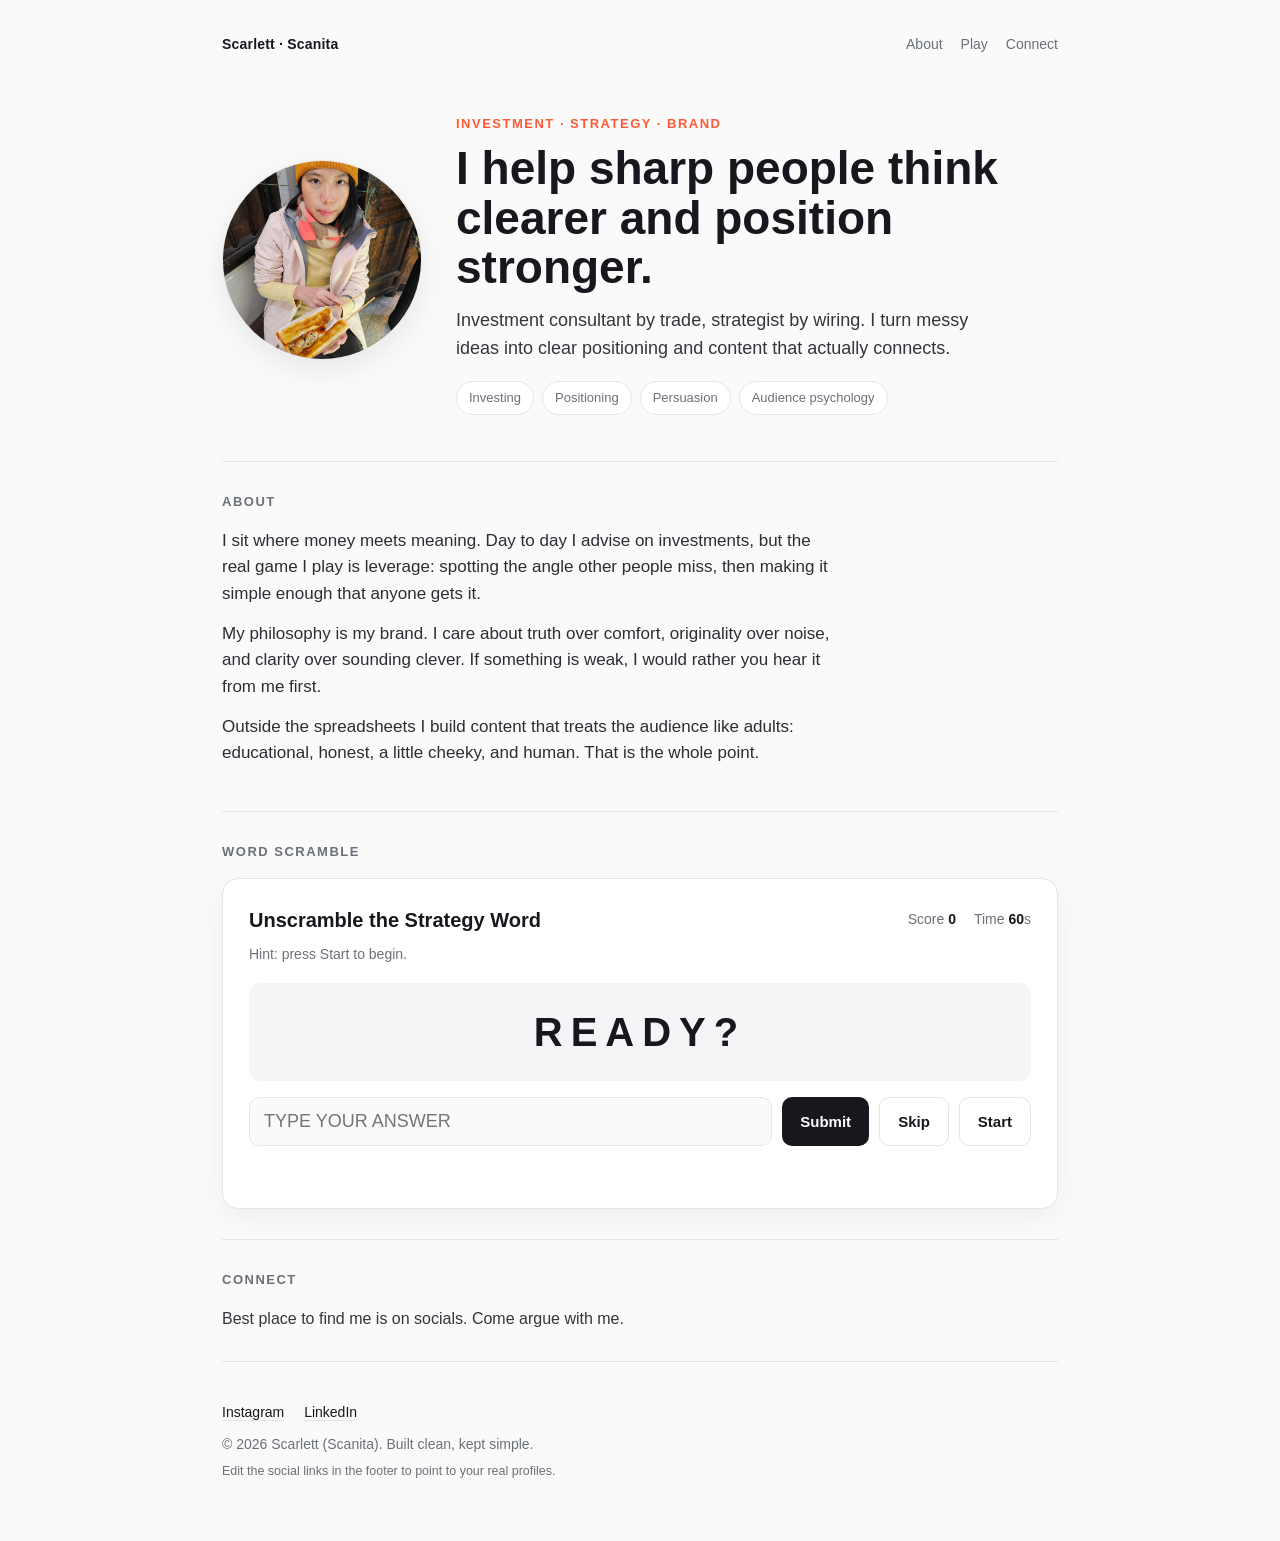
==== index.html @ f4786dd8 "Add files via upload" ====
<!DOCTYPE html>
<html lang="en">
<head>
<meta charset="UTF-8">
<meta name="viewport" content="width=device-width, initial-scale=1.0">
<title>Scarlett (Scanita) — Strategy, Investing & Brand</title>
<style>
  :root{
    --bg:#fafafa;
    --ink:#16181d;
    --muted:#6b7079;
    --line:#e6e6e6;
    --accent:#ff5a36;
    --card:#ffffff;
    --radius:16px;
  }
  *{box-sizing:border-box;margin:0;padding:0}
  html{scroll-behavior:smooth}
  body{
    font-family:-apple-system,BlinkMacSystemFont,"Segoe UI",Inter,Helvetica,Arial,sans-serif;
    background:var(--bg);
    color:var(--ink);
    line-height:1.55;
    -webkit-font-smoothing:antialiased;
  }
  .wrap{max-width:880px;margin:0 auto;padding:0 22px}
  header{padding:34px 0 0}
  nav{display:flex;justify-content:space-between;align-items:center;font-size:14px}
  nav .name{font-weight:700;letter-spacing:.2px}
  nav a{color:var(--muted);text-decoration:none;margin-left:18px}
  nav a:hover{color:var(--ink)}
  .navlinks{display:flex;align-items:center;flex-wrap:wrap}

  .hero{display:flex;gap:34px;align-items:center;padding:58px 0 46px;flex-wrap:wrap}
  .hero-img{flex:0 0 200px}
  .hero-img img{
    width:200px;height:200px;object-fit:cover;border-radius:50%;
    border:1px solid var(--line);box-shadow:0 10px 30px rgba(0,0,0,.08);
  }
  .hero-text{flex:1;min-width:260px}
  .eyebrow{color:var(--accent);font-weight:700;font-size:13px;letter-spacing:1.5px;text-transform:uppercase}
  h1{font-size:clamp(30px,6vw,46px);line-height:1.08;margin:10px 0 14px;font-weight:800}
  .lead{font-size:18px;color:#33363d;max-width:560px}
  .tags{margin-top:18px;display:flex;gap:8px;flex-wrap:wrap}
  .tag{font-size:13px;border:1px solid var(--line);background:#fff;padding:6px 12px;border-radius:999px;color:var(--muted)}

  section{padding:30px 0;border-top:1px solid var(--line)}
  h2{font-size:13px;letter-spacing:1.5px;text-transform:uppercase;color:var(--muted);margin-bottom:16px}
  .about p{font-size:17px;color:#2b2e34;max-width:620px;margin-bottom:14px}

  /* game */
  .game{background:var(--card);border:1px solid var(--line);border-radius:var(--radius);padding:26px;box-shadow:0 8px 26px rgba(0,0,0,.05)}
  .game-top{display:flex;justify-content:space-between;align-items:center;flex-wrap:wrap;gap:10px;margin-bottom:8px}
  .game-top h3{font-size:20px;font-weight:800}
  .stats{display:flex;gap:18px;font-size:14px;color:var(--muted)}
  .stats b{color:var(--ink)}
  .hint{font-size:14px;color:var(--muted);margin:6px 0 18px}
  .scramble{
    font-size:clamp(26px,7vw,40px);font-weight:800;letter-spacing:8px;
    text-align:center;padding:18px 8px;background:#f4f5f7;border-radius:12px;
    text-transform:uppercase;user-select:none;
  }
  .controls{display:flex;gap:10px;margin-top:16px;flex-wrap:wrap}
  #guess{
    flex:1;min-width:160px;font-size:18px;padding:13px 14px;border:1px solid var(--line);
    border-radius:10px;outline:none;text-transform:uppercase;
  }
  #guess:focus{border-color:var(--accent)}
  button{
    font-size:15px;font-weight:700;padding:13px 18px;border:none;border-radius:10px;
    cursor:pointer;background:var(--ink);color:#fff;transition:transform .05s,opacity .2s;
  }
  button:hover{opacity:.88}
  button:active{transform:translateY(1px)}
  button.ghost{background:#fff;color:var(--ink);border:1px solid var(--line)}
  .msg{margin-top:14px;font-size:15px;font-weight:600;min-height:22px}
  .msg.good{color:#127a3e}
  .msg.bad{color:var(--accent)}
  .msg.win{color:var(--accent);font-size:17px}

  footer{padding:40px 0 60px;border-top:1px solid var(--line);color:var(--muted);font-size:14px}
  footer a{color:var(--ink);text-decoration:none;border-bottom:1px solid var(--line)}
  footer .social{margin-bottom:10px}
  footer .social a{margin-right:16px}

  @media(max-width:560px){
    .hero{padding:36px 0 30px;gap:22px}
    .hero-img{flex:0 0 auto;margin:0 auto}
    .hero-text{text-align:center}
    .tags{justify-content:center}
    .stats{gap:14px}
  }
</style>
</head>
<body>
<div class="wrap">
  <header>
    <nav>
      <span class="name">Scarlett · Scanita</span>
      <span class="navlinks">
        <a href="#about">About</a>
        <a href="#play">Play</a>
        <a href="#connect">Connect</a>
      </span>
    </nav>
  </header>

  <div class="hero">
    <div class="hero-img">
      <img src="Scanita photo.jpg" alt="Scarlett (Scanita)">
    </div>
    <div class="hero-text">
      <div class="eyebrow">Investment · Strategy · Brand</div>
      <h1>I help sharp people think clearer and position stronger.</h1>
      <p class="lead">Investment consultant by trade, strategist by wiring. I turn messy ideas into clear positioning and content that actually connects.</p>
      <div class="tags">
        <span class="tag">Investing</span>
        <span class="tag">Positioning</span>
        <span class="tag">Persuasion</span>
        <span class="tag">Audience psychology</span>
      </div>
    </div>
  </div>

  <section id="about" class="about">
    <h2>About</h2>
    <p>I sit where money meets meaning. Day to day I advise on investments, but the real game I play is leverage: spotting the angle other people miss, then making it simple enough that anyone gets it.</p>
    <p>My philosophy is my brand. I care about truth over comfort, originality over noise, and clarity over sounding clever. If something is weak, I would rather you hear it from me first.</p>
    <p>Outside the spreadsheets I build content that treats the audience like adults: educational, honest, a little cheeky, and human. That is the whole point.</p>
  </section>

  <section id="play">
    <h2>Word Scramble</h2>
    <div class="game">
      <div class="game-top">
        <h3>Unscramble the Strategy Word</h3>
        <div class="stats">
          <span>Score <b id="score">0</b></span>
          <span>Time <b id="time">60</b>s</span>
        </div>
      </div>
      <p class="hint" id="hint">Hint: press Start to begin.</p>
      <div class="scramble" id="scramble">READY?</div>
      <div class="controls">
        <input id="guess" type="text" placeholder="Type your answer" autocomplete="off" disabled>
        <button id="submitBtn" disabled>Submit</button>
        <button class="ghost" id="skipBtn" disabled>Skip</button>
        <button class="ghost" id="startBtn">Start</button>
      </div>
      <div class="msg" id="msg"></div>
    </div>
  </section>

  <section id="connect">
    <h2>Connect</h2>
    <p class="lead" style="font-size:16px;">Best place to find me is on socials. Come argue with me.</p>
  </section>

  <footer>
    <div class="social">
      <a href="https://instagram.com/" target="_blank" rel="noopener">Instagram</a>
      <a href="https://linkedin.com/" target="_blank" rel="noopener">LinkedIn</a>
    </div>
    <div>© <span id="year"></span> Scarlett (Scanita). Built clean, kept simple.</div>
    <div style="margin-top:6px;font-size:12.5px;">Edit the social links in the footer to point to your real profiles.</div>
  </footer>
</div>

<script>
(function(){
  "use strict";
  document.getElementById('year').textContent = new Date().getFullYear();

  var WORDS = [
    {w:"LEVERAGE",   h:"Small input, outsized result."},
    {w:"COMPOUND",   h:"How small gains snowball over time."},
    {w:"POSITION",   h:"Where you stand in the market's mind."},
    {w:"NARRATIVE",  h:"The story that moves the money."},
    {w:"RISK",       h:"What you manage, not avoid."},
    {w:"AUDIENCE",   h:"The people you actually serve."},
    {w:"STRATEGY",   h:"A plan with a real edge."},
    {w:"PERSUASION", h:"Changing minds without forcing them."},
    {w:"VALUE",      h:"What something is truly worth."},
    {w:"TRUST",      h:"The asset that compounds slowest, breaks fastest."}
  ];

  // ---- pure helpers (testable) ----
  function shuffle(str){
    var a = str.split("");
    for(var i=a.length-1;i>0;i--){
      var j = Math.floor(Math.random()*(i+1));
      var t=a[i]; a[i]=a[j]; a[j]=t;
    }
    return a.join("");
  }
  function scramble(word){
    if(word.length<2) return word;
    var s = shuffle(word);
    var guard = 0;
    while(s===word && guard++<20){ s = shuffle(word); }
    return s;
  }
  function isCorrect(guess, answer){
    return String(guess).trim().toUpperCase() === String(answer).trim().toUpperCase();
  }
  // expose for tests
  if(typeof module!=="undefined" && module.exports){
    module.exports = {shuffle:shuffle, scramble:scramble, isCorrect:isCorrect, WORDS:WORDS};
  }

  // ---- DOM wiring ----
  var elScr=document.getElementById('scramble'),
      elHint=document.getElementById('hint'),
      elGuess=document.getElementById('guess'),
      elScore=document.getElementById('score'),
      elTime=document.getElementById('time'),
      elMsg=document.getElementById('msg'),
      bSubmit=document.getElementById('submitBtn'),
      bSkip=document.getElementById('skipBtn'),
      bStart=document.getElementById('startBtn');

  if(!elScr) return; // not in browser (test env)

  var order=[], idx=0, score=0, timeLeft=60, timer=null, playing=false, current=null;

  function setMsg(text, cls){ elMsg.textContent=text; elMsg.className="msg "+(cls||""); }

  function loadWord(){
    if(idx>=order.length){ idx=0; order=shuffleArr(order); } // loop, reshuffled
    current = order[idx];
    elScr.textContent = scramble(current.w);
    elHint.textContent = "Hint: "+current.h;
    elGuess.value="";
    elGuess.focus();
  }
  function shuffleArr(arr){
    var a=arr.slice();
    for(var i=a.length-1;i>0;i--){var j=Math.floor(Math.random()*(i+1));var t=a[i];a[i]=a[j];a[j]=t;}
    return a;
  }

  function tick(){
    timeLeft--; elTime.textContent=timeLeft;
    if(timeLeft<=0){ endGame(); }
  }

  function startGame(){
    order = shuffleArr(WORDS);
    idx=0; score=0; timeLeft=60; playing=true;
    elScore.textContent=0; elTime.textContent=60;
    elGuess.disabled=false; bSubmit.disabled=false; bSkip.disabled=false;
    bStart.textContent="Restart";
    setMsg("Go! Type the unscrambled word.","");
    loadWord();
    clearInterval(timer); timer=setInterval(tick,1000);
  }

  function endGame(){
    clearInterval(timer); playing=false;
    elGuess.disabled=true; bSubmit.disabled=true; bSkip.disabled=true;
    elScr.textContent="DONE";
    elHint.textContent="Hint: press Restart to play again.";
    setMsg("Time! Final score: "+score+". Not bad. Beat it?","win");
  }

  function submitGuess(){
    if(!playing) return;
    if(isCorrect(elGuess.value, current.w)){
      score++; elScore.textContent=score;
      setMsg("Correct. Next one.","good");
      idx++; loadWord();
    } else {
      setMsg("Not quite. Try again or skip.","bad");
      elGuess.focus();
    }
  }

  function skipWord(){
    if(!playing) return;
    setMsg("Skipped. The word was "+current.w+".","bad");
    idx++; loadWord();
  }

  bStart.addEventListener('click', startGame);
  bSubmit.addEventListener('click', submitGuess);
  bSkip.addEventListener('click', skipWord);
  elGuess.addEventListener('keydown', function(e){ if(e.key==="Enter") submitGuess(); });
})();
</script>
</body>
</html>
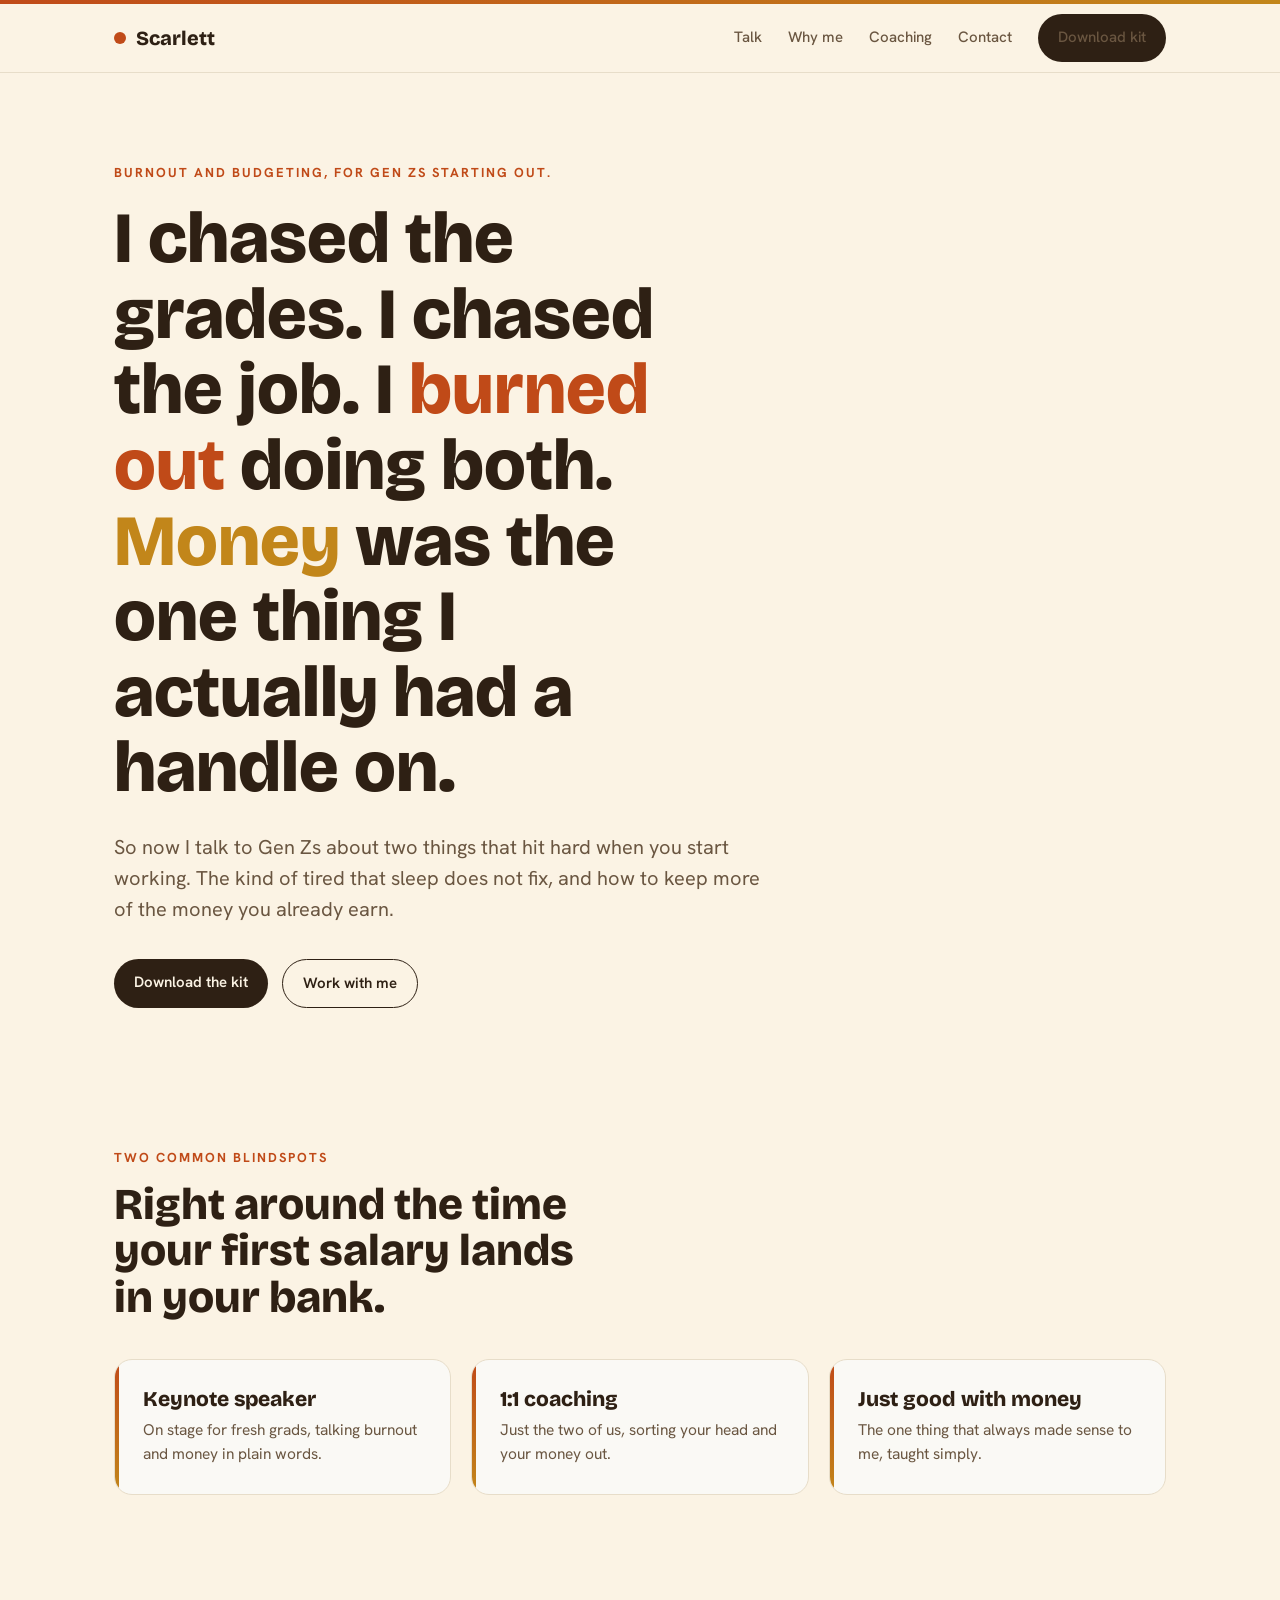
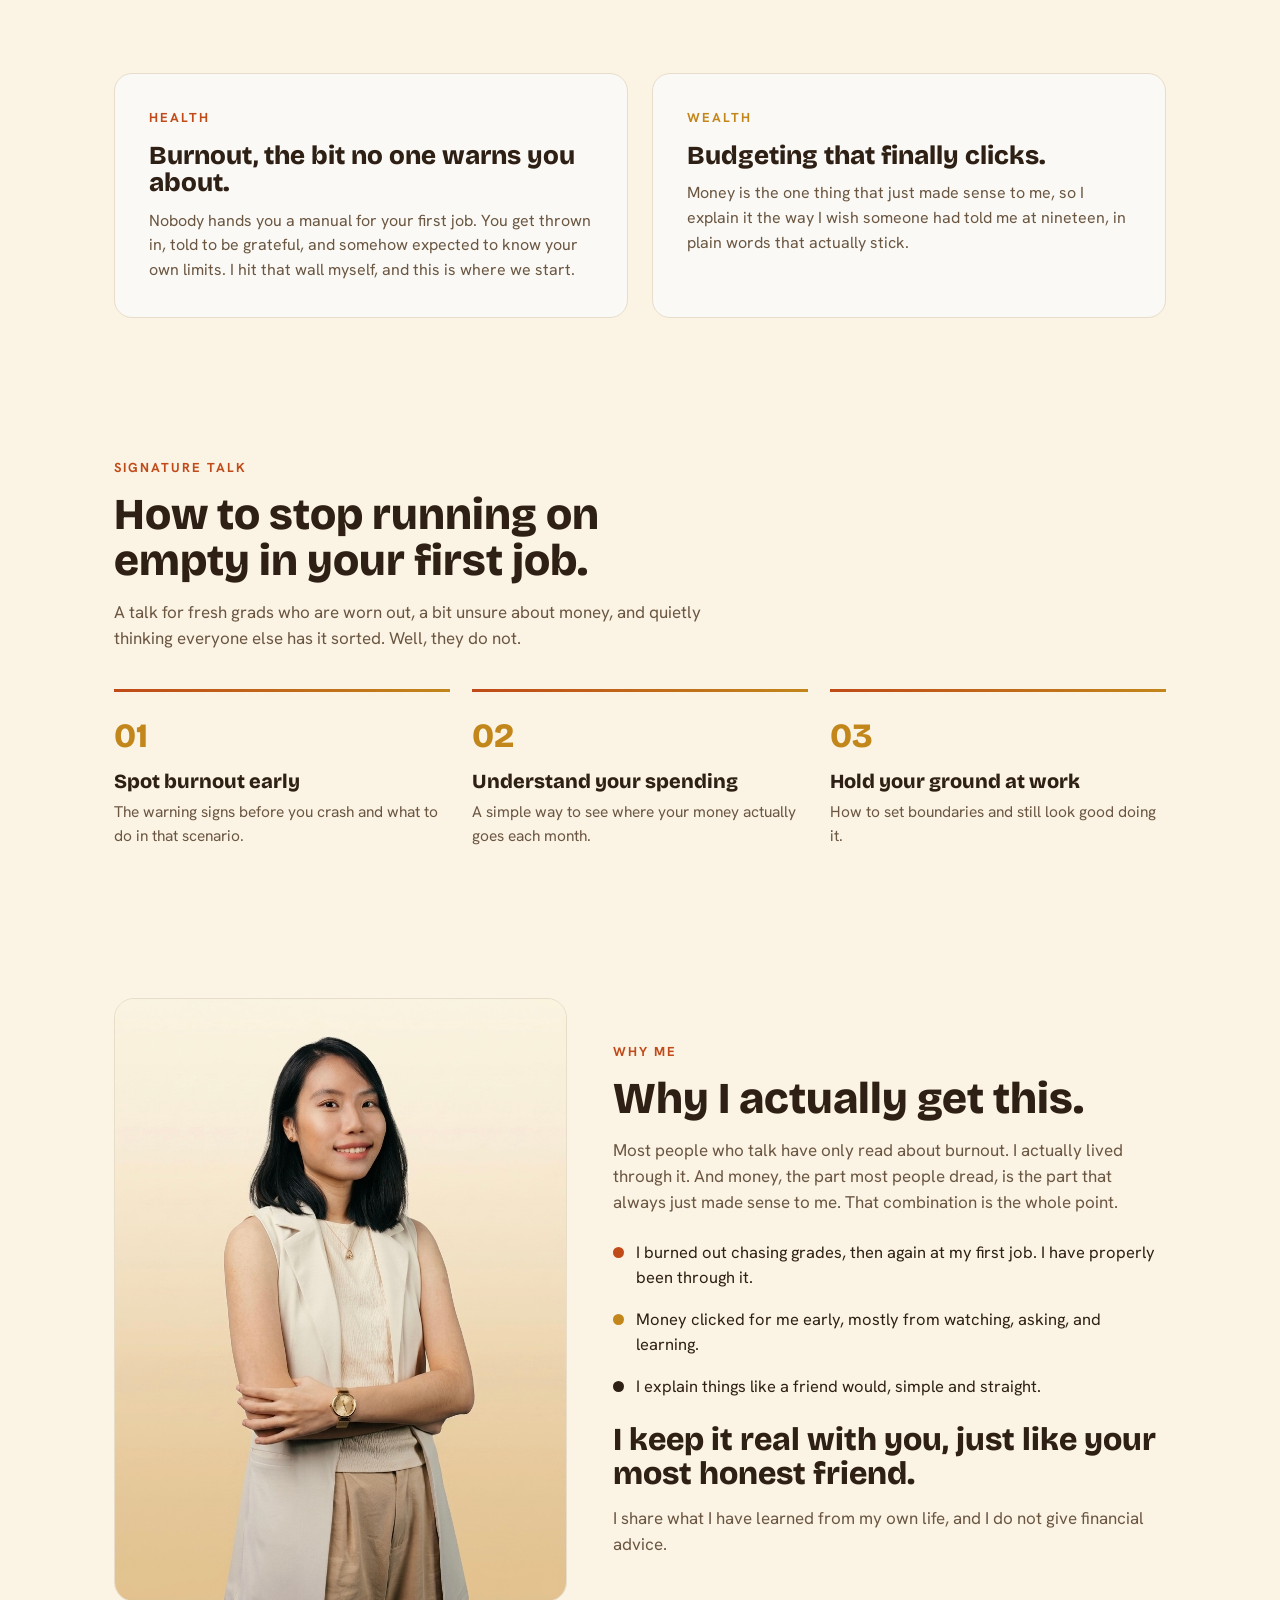
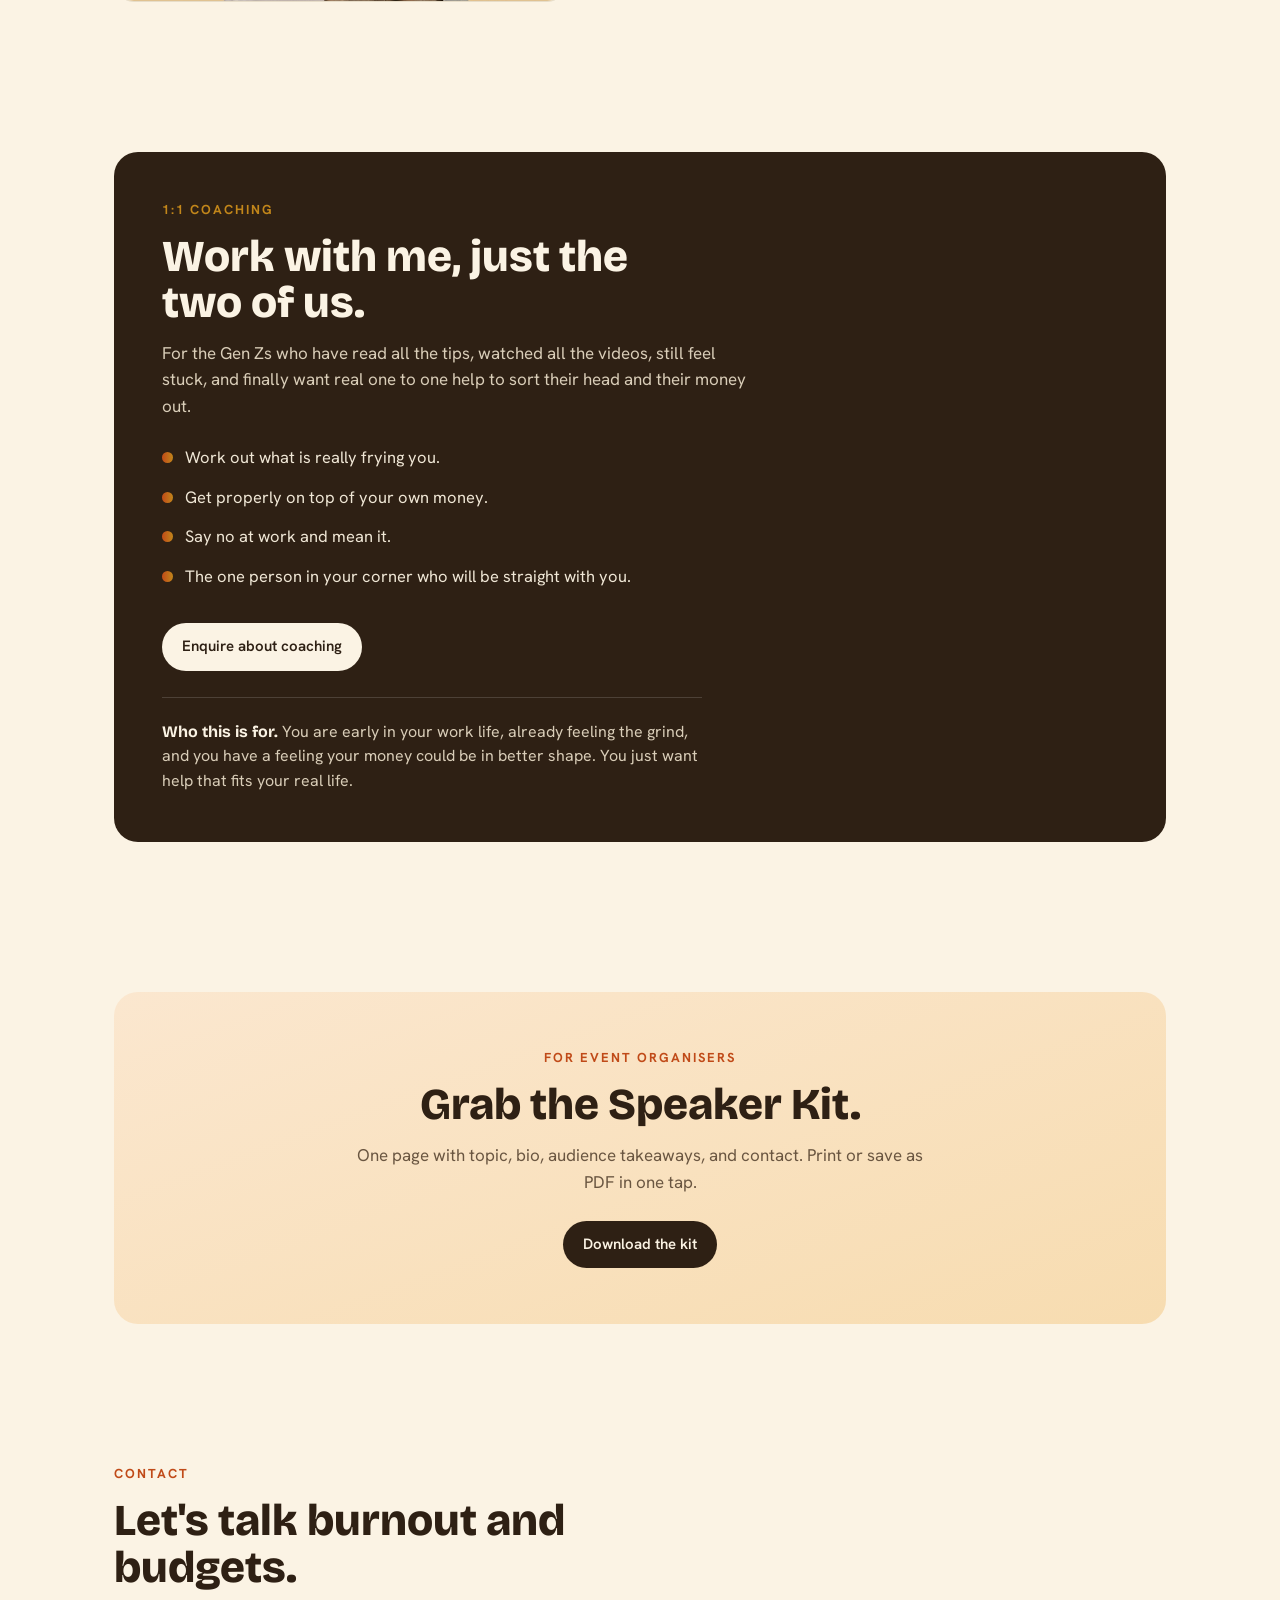
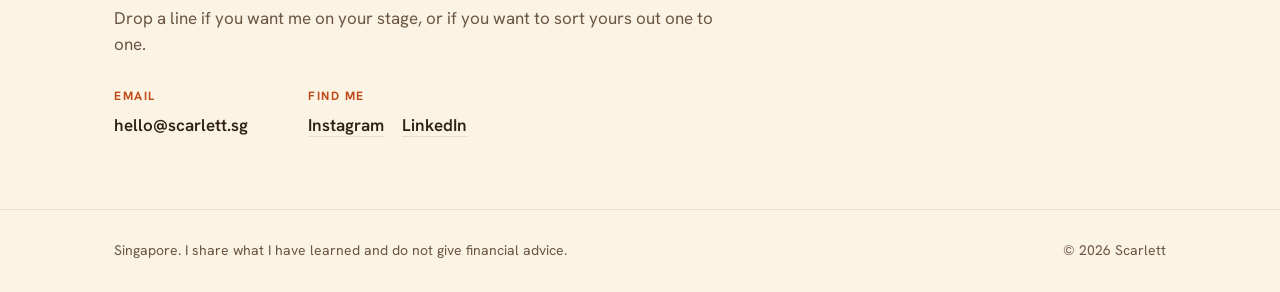
==== commit ebf91706: "Add files via upload" ====
--- a/index.html
+++ b/index.html
@@ -3,289 +3,301 @@
 <head>
 <meta charset="UTF-8">
 <meta name="viewport" content="width=device-width, initial-scale=1.0">
-<title>Scarlett (Scanita) — Strategy, Investing & Brand</title>
+<title>Scarlett, burnout and budgeting for Gen Z in Singapore</title>
+<link rel="preconnect" href="https://fonts.googleapis.com">
+<link rel="preconnect" href="https://fonts.gstatic.com" crossorigin>
+<link href="https://fonts.googleapis.com/css2?family=Bricolage+Grotesque:opsz,wght@12..96,600;12..96,700;12..96,800&family=Hanken+Grotesk:wght@400;500;600;700&display=swap" rel="stylesheet">
 <style>
   :root{
-    --bg:#fafafa;
-    --ink:#16181d;
-    --muted:#6b7079;
-    --line:#e6e6e6;
-    --accent:#ff5a36;
-    --card:#ffffff;
-    --radius:16px;
+    --cream:#fbf3e4;
+    --cream-2:#faf9f5;
+    --ink:#2e2014;
+    --muted:#6a5641;
+    --line:#e7ddc9;
+    --orange:#c04a18;
+    --gold:#c2861a;
   }
   *{box-sizing:border-box;margin:0;padding:0}
   html{scroll-behavior:smooth}
   body{
-    font-family:-apple-system,BlinkMacSystemFont,"Segoe UI",Inter,Helvetica,Arial,sans-serif;
-    background:var(--bg);
+    font-family:"Hanken Grotesk",ui-sans-serif,system-ui,sans-serif;
+    background:var(--cream);
     color:var(--ink);
     line-height:1.55;
     -webkit-font-smoothing:antialiased;
   }
-  .wrap{max-width:880px;margin:0 auto;padding:0 22px}
-  header{padding:34px 0 0}
-  nav{display:flex;justify-content:space-between;align-items:center;font-size:14px}
-  nav .name{font-weight:700;letter-spacing:.2px}
-  nav a{color:var(--muted);text-decoration:none;margin-left:18px}
-  nav a:hover{color:var(--ink)}
-  .navlinks{display:flex;align-items:center;flex-wrap:wrap}
-
-  .hero{display:flex;gap:34px;align-items:center;padding:58px 0 46px;flex-wrap:wrap}
-  .hero-img{flex:0 0 200px}
-  .hero-img img{
-    width:200px;height:200px;object-fit:cover;border-radius:50%;
-    border:1px solid var(--line);box-shadow:0 10px 30px rgba(0,0,0,.08);
-  }
-  .hero-text{flex:1;min-width:260px}
-  .eyebrow{color:var(--accent);font-weight:700;font-size:13px;letter-spacing:1.5px;text-transform:uppercase}
-  h1{font-size:clamp(30px,6vw,46px);line-height:1.08;margin:10px 0 14px;font-weight:800}
-  .lead{font-size:18px;color:#33363d;max-width:560px}
-  .tags{margin-top:18px;display:flex;gap:8px;flex-wrap:wrap}
-  .tag{font-size:13px;border:1px solid var(--line);background:#fff;padding:6px 12px;border-radius:999px;color:var(--muted)}
-
-  section{padding:30px 0;border-top:1px solid var(--line)}
-  h2{font-size:13px;letter-spacing:1.5px;text-transform:uppercase;color:var(--muted);margin-bottom:16px}
-  .about p{font-size:17px;color:#2b2e34;max-width:620px;margin-bottom:14px}
-
-  /* game */
-  .game{background:var(--card);border:1px solid var(--line);border-radius:var(--radius);padding:26px;box-shadow:0 8px 26px rgba(0,0,0,.05)}
-  .game-top{display:flex;justify-content:space-between;align-items:center;flex-wrap:wrap;gap:10px;margin-bottom:8px}
-  .game-top h3{font-size:20px;font-weight:800}
-  .stats{display:flex;gap:18px;font-size:14px;color:var(--muted)}
-  .stats b{color:var(--ink)}
-  .hint{font-size:14px;color:var(--muted);margin:6px 0 18px}
-  .scramble{
-    font-size:clamp(26px,7vw,40px);font-weight:800;letter-spacing:8px;
-    text-align:center;padding:18px 8px;background:#f4f5f7;border-radius:12px;
-    text-transform:uppercase;user-select:none;
-  }
-  .controls{display:flex;gap:10px;margin-top:16px;flex-wrap:wrap}
-  #guess{
-    flex:1;min-width:160px;font-size:18px;padding:13px 14px;border:1px solid var(--line);
-    border-radius:10px;outline:none;text-transform:uppercase;
-  }
-  #guess:focus{border-color:var(--accent)}
-  button{
-    font-size:15px;font-weight:700;padding:13px 18px;border:none;border-radius:10px;
-    cursor:pointer;background:var(--ink);color:#fff;transition:transform .05s,opacity .2s;
-  }
-  button:hover{opacity:.88}
-  button:active{transform:translateY(1px)}
-  button.ghost{background:#fff;color:var(--ink);border:1px solid var(--line)}
-  .msg{margin-top:14px;font-size:15px;font-weight:600;min-height:22px}
-  .msg.good{color:#127a3e}
-  .msg.bad{color:var(--accent)}
-  .msg.win{color:var(--accent);font-size:17px}
-
-  footer{padding:40px 0 60px;border-top:1px solid var(--line);color:var(--muted);font-size:14px}
-  footer a{color:var(--ink);text-decoration:none;border-bottom:1px solid var(--line)}
-  footer .social{margin-bottom:10px}
-  footer .social a{margin-right:16px}
-
-  @media(max-width:560px){
-    .hero{padding:36px 0 30px;gap:22px}
-    .hero-img{flex:0 0 auto;margin:0 auto}
-    .hero-text{text-align:center}
-    .tags{justify-content:center}
-    .stats{gap:14px}
-  }
+  h1,h2,h3,.display{font-family:"Bricolage Grotesque",ui-sans-serif,system-ui,sans-serif;font-weight:800;line-height:1.05}
+  .wrap{max-width:1100px;margin:0 auto;padding:0 24px}
+  .seam{height:4px;background:linear-gradient(90deg,var(--orange),var(--gold))}
+
+  /* nav */
+  header{position:sticky;top:0;z-index:50;background:rgba(251,243,228,.9);backdrop-filter:blur(8px);border-bottom:1px solid var(--line)}
+  nav{display:flex;align-items:center;justify-content:space-between;height:68px}
+  .brand{display:flex;align-items:center;gap:10px;font-family:"Bricolage Grotesque";font-weight:800;font-size:20px}
+  .dot{width:12px;height:12px;border-radius:50%;background:var(--orange)}
+  .navlinks{display:flex;align-items:center;gap:26px}
+  .navlinks a{color:var(--muted);text-decoration:none;font-size:15px;font-weight:500}
+  .navlinks a:hover{color:var(--ink)}
+  .btn{display:inline-block;background:var(--ink);color:var(--cream);text-decoration:none;font-weight:600;padding:12px 20px;border-radius:999px;font-size:15px;transition:transform .05s,opacity .2s;border:none;cursor:pointer}
+  .btn:hover{opacity:.9}
+  .btn:active{transform:translateY(1px)}
+  .btn.ghost{background:transparent;color:var(--ink);border:1.5px solid var(--ink)}
+  @media(max-width:760px){.navlinks .link{display:none}}
+
+  /* hero */
+  .hero{padding:90px 0 70px}
+  .eyebrow{color:var(--orange);font-weight:700;font-size:13px;letter-spacing:2px;text-transform:uppercase;margin-bottom:18px}
+  h1{font-size:clamp(40px,8vw,72px);max-width:14ch}
+  h1 .o{color:var(--orange)}
+  h1 .g{color:var(--gold)}
+  .hero p{font-size:clamp(17px,2.2vw,20px);color:var(--muted);max-width:60ch;margin-top:26px}
+  .hero .cta{margin-top:34px;display:flex;gap:14px;flex-wrap:wrap}
+
+  section{padding:70px 0}
+  .label{color:var(--orange);font-weight:700;font-size:13px;letter-spacing:2px;text-transform:uppercase;margin-bottom:14px}
+  .label.gold{color:var(--gold)}
+  h2{font-size:clamp(28px,4.5vw,44px);max-width:18ch}
+  .sub{color:var(--muted);font-size:17px;margin-top:14px;max-width:60ch}
+
+  /* work cards */
+  .cards{display:grid;grid-template-columns:repeat(3,1fr);gap:20px;margin-top:38px}
+  .card{background:var(--cream-2);border:1px solid var(--line);border-radius:18px;padding:28px;position:relative;overflow:hidden}
+  .card::before{content:"";position:absolute;left:0;top:0;height:100%;width:4px;background:linear-gradient(180deg,var(--orange),var(--gold))}
+  .card h3{font-size:21px;margin-bottom:8px}
+  .card p{color:var(--muted);font-size:15.5px}
+  @media(max-width:760px){.cards{grid-template-columns:1fr}}
+
+  /* two topic blocks */
+  .duo{display:grid;grid-template-columns:1fr 1fr;gap:24px;margin-top:38px}
+  .topic{background:var(--cream-2);border:1px solid var(--line);border-radius:18px;padding:34px}
+  .topic h3{font-size:26px;margin:10px 0 12px}
+  .topic p{color:var(--muted);font-size:16px}
+  @media(max-width:760px){.duo{grid-template-columns:1fr}}
+
+  /* signature talk steps */
+  .steps{display:grid;grid-template-columns:repeat(3,1fr);gap:22px;margin-top:38px}
+  .step{padding-top:18px;border-top:3px solid;border-image:linear-gradient(90deg,var(--orange),var(--gold)) 1}
+  .step .num{font-family:"Bricolage Grotesque";font-weight:800;font-size:34px;color:var(--gold)}
+  .step h3{font-size:20px;margin:8px 0 8px}
+  .step p{color:var(--muted);font-size:15.5px}
+  @media(max-width:760px){.steps{grid-template-columns:1fr}}
+
+  /* why me split */
+  .split{display:grid;grid-template-columns:0.9fr 1.1fr;gap:46px;align-items:center;margin-top:10px}
+  .portrait{aspect-ratio:3/4;border-radius:20px;background:linear-gradient(160deg,#f7e6cf,#f1d3a3);display:flex;align-items:center;justify-content:center;text-align:center;border:1px solid var(--line);overflow:hidden}
+  .portrait img{width:100%;height:100%;object-fit:cover;display:block}
+  .portrait .ph{color:var(--muted);font-weight:700;letter-spacing:1.5px;font-size:13px;text-transform:uppercase;line-height:1.8}
+  .why h3{font-size:clamp(24px,3.5vw,32px);margin:22px 0 0}
+  .bullets{list-style:none;margin:24px 0}
+  .bullets li{display:flex;gap:12px;align-items:flex-start;margin-bottom:16px;color:var(--ink);font-size:16.5px}
+  .bullets li::before{content:"";flex:0 0 11px;width:11px;height:11px;border-radius:50%;margin-top:7px}
+  .bullets li:nth-child(1)::before{background:var(--orange)}
+  .bullets li:nth-child(2)::before{background:var(--gold)}
+  .bullets li:nth-child(3)::before{background:var(--ink)}
+  @media(max-width:760px){.split{grid-template-columns:1fr;gap:28px}}
+
+  /* coaching */
+  .coach{background:var(--ink);color:var(--cream);border-radius:24px;padding:48px;margin-top:10px}
+  .coach .label{color:var(--gold)}
+  .coach h2{color:var(--cream)}
+  .coach .sub{color:#d9cdb8}
+  .coach .clist{list-style:none;margin:26px 0}
+  .coach .clist li{display:flex;gap:12px;align-items:flex-start;margin-bottom:14px;font-size:16.5px;color:#f0e7d6}
+  .coach .clist li::before{content:"";flex:0 0 11px;width:11px;height:11px;border-radius:50%;background:linear-gradient(90deg,var(--orange),var(--gold));margin-top:7px}
+  .coach .btn{background:var(--cream);color:var(--ink);margin-top:8px}
+  .who{margin-top:26px;padding-top:22px;border-top:1px solid rgba(255,255,255,.15);color:#d9cdb8;font-size:16px;max-width:60ch}
+  .who b{color:var(--cream);font-family:"Bricolage Grotesque"}
+  @media(max-width:620px){.coach{padding:32px 24px}}
+
+  /* speaker kit band */
+  .kit{text-align:center;background:linear-gradient(160deg,#fbe7cf,#f7dcb0);border-radius:24px;padding:56px 28px;margin-top:10px}
+  .kit h2{margin:8px auto 0;max-width:18ch}
+  .kit .sub{margin:14px auto 26px}
+
+  /* contact */
+  .contact h2{max-width:20ch}
+  .cinfo{display:flex;gap:60px;flex-wrap:wrap;margin-top:30px}
+  .cinfo .k{font-size:12px;letter-spacing:1.5px;text-transform:uppercase;color:var(--orange);font-weight:700;margin-bottom:6px}
+  .cinfo a,.cinfo span{color:var(--ink);text-decoration:none;font-size:17px;font-weight:600}
+  .cinfo .row a{margin-right:18px;border-bottom:1.5px solid var(--line)}
+
+  footer{border-top:1px solid var(--line);padding:30px 0;color:var(--muted);font-size:14px;display:flex;justify-content:space-between;flex-wrap:wrap;gap:12px}
+
+  /* fade up on scroll */
+  .reveal{opacity:0;transform:translateY(22px);transition:opacity .7s ease,transform .7s ease}
+  .reveal.in{opacity:1;transform:none}
+  @media(prefers-reduced-motion:reduce){.reveal{opacity:1;transform:none;transition:none}}
 </style>
 </head>
 <body>
-<div class="wrap">
-  <header>
+<div class="seam"></div>
+<header>
+  <div class="wrap">
     <nav>
-      <span class="name">Scarlett · Scanita</span>
-      <span class="navlinks">
-        <a href="#about">About</a>
-        <a href="#play">Play</a>
-        <a href="#connect">Connect</a>
-      </span>
+      <div class="brand"><span class="dot"></span>Scarlett</div>
+      <div class="navlinks">
+        <a class="link" href="#talk">Talk</a>
+        <a class="link" href="#why">Why me</a>
+        <a class="link" href="#coaching">Coaching</a>
+        <a class="link" href="#contact">Contact</a>
+        <a class="btn" href="#kit">Download kit</a>
+      </div>
     </nav>
-  </header>
-
-  <div class="hero">
-    <div class="hero-img">
-      <img src="Scanita photo.jpg" alt="Scarlett (Scanita)">
-    </div>
-    <div class="hero-text">
-      <div class="eyebrow">Investment · Strategy · Brand</div>
-      <h1>I help sharp people think clearer and position stronger.</h1>
-      <p class="lead">Investment consultant by trade, strategist by wiring. I turn messy ideas into clear positioning and content that actually connects.</p>
-      <div class="tags">
-        <span class="tag">Investing</span>
-        <span class="tag">Positioning</span>
-        <span class="tag">Persuasion</span>
-        <span class="tag">Audience psychology</span>
-      </div>
-    </div>
   </div>
-
-  <section id="about" class="about">
-    <h2>About</h2>
-    <p>I sit where money meets meaning. Day to day I advise on investments, but the real game I play is leverage: spotting the angle other people miss, then making it simple enough that anyone gets it.</p>
-    <p>My philosophy is my brand. I care about truth over comfort, originality over noise, and clarity over sounding clever. If something is weak, I would rather you hear it from me first.</p>
-    <p>Outside the spreadsheets I build content that treats the audience like adults: educational, honest, a little cheeky, and human. That is the whole point.</p>
-  </section>
-
-  <section id="play">
-    <h2>Word Scramble</h2>
-    <div class="game">
-      <div class="game-top">
-        <h3>Unscramble the Strategy Word</h3>
-        <div class="stats">
-          <span>Score <b id="score">0</b></span>
-          <span>Time <b id="time">60</b>s</span>
-        </div>
-      </div>
-      <p class="hint" id="hint">Hint: press Start to begin.</p>
-      <div class="scramble" id="scramble">READY?</div>
-      <div class="controls">
-        <input id="guess" type="text" placeholder="Type your answer" autocomplete="off" disabled>
-        <button id="submitBtn" disabled>Submit</button>
-        <button class="ghost" id="skipBtn" disabled>Skip</button>
-        <button class="ghost" id="startBtn">Start</button>
-      </div>
-      <div class="msg" id="msg"></div>
-    </div>
-  </section>
-
-  <section id="connect">
-    <h2>Connect</h2>
-    <p class="lead" style="font-size:16px;">Best place to find me is on socials. Come argue with me.</p>
-  </section>
-
-  <footer>
-    <div class="social">
-      <a href="https://instagram.com/" target="_blank" rel="noopener">Instagram</a>
-      <a href="https://linkedin.com/" target="_blank" rel="noopener">LinkedIn</a>
-    </div>
-    <div>© <span id="year"></span> Scarlett (Scanita). Built clean, kept simple.</div>
-    <div style="margin-top:6px;font-size:12.5px;">Edit the social links in the footer to point to your real profiles.</div>
-  </footer>
-</div>
+</header>
+
+<main>
+  <!-- HERO -->
+  <section class="hero">
+    <div class="wrap reveal">
+      <div class="eyebrow">Burnout and Budgeting, for Gen Zs starting out.</div>
+      <h1>I chased the grades. I chased the job. I <span class="o">burned out</span> doing both. <span class="g">Money</span> was the one thing I actually had a handle on.</h1>
+      <p>So now I talk to Gen Zs about two things that hit hard when you start working. The kind of tired that sleep does not fix, and how to keep more of the money you already earn.</p>
+      <div class="cta">
+        <a class="btn" href="#kit">Download the kit</a>
+        <a class="btn ghost" href="#coaching">Work with me</a>
+      </div>
+    </div>
+  </section>
+
+  <!-- WORK WITH ME -->
+  <section id="talk">
+    <div class="wrap">
+      <div class="reveal">
+        <div class="label">Two common blindspots</div>
+        <h2>Right around the time your first salary lands in your bank.</h2>
+      </div>
+      <div class="cards">
+        <div class="card reveal"><h3>Keynote speaker</h3><p>On stage for fresh grads, talking burnout and money in plain words.</p></div>
+        <div class="card reveal"><h3>1:1 coaching</h3><p>Just the two of us, sorting your head and your money out.</p></div>
+        <div class="card reveal"><h3>Just good with money</h3><p>The one thing that always made sense to me, taught simply.</p></div>
+      </div>
+    </div>
+  </section>
+
+  <!-- HEALTH / WEALTH -->
+  <section>
+    <div class="wrap">
+      <div class="duo">
+        <div class="topic reveal">
+          <div class="label">Health</div>
+          <h3>Burnout, the bit no one warns you about.</h3>
+          <p>Nobody hands you a manual for your first job. You get thrown in, told to be grateful, and somehow expected to know your own limits. I hit that wall myself, and this is where we start.</p>
+        </div>
+        <div class="topic reveal">
+          <div class="label gold">Wealth</div>
+          <h3>Budgeting that finally clicks.</h3>
+          <p>Money is the one thing that just made sense to me, so I explain it the way I wish someone had told me at nineteen, in plain words that actually stick.</p>
+        </div>
+      </div>
+    </div>
+  </section>
+
+  <!-- SIGNATURE TALK -->
+  <section>
+    <div class="wrap">
+      <div class="reveal">
+        <div class="label">Signature talk</div>
+        <h2>How to stop running on empty in your first job.</h2>
+        <p class="sub">A talk for fresh grads who are worn out, a bit unsure about money, and quietly thinking everyone else has it sorted. Well, they do not.</p>
+      </div>
+      <div class="steps">
+        <div class="step reveal"><div class="num">01</div><h3>Spot burnout early</h3><p>The warning signs before you crash and what to do in that scenario.</p></div>
+        <div class="step reveal"><div class="num">02</div><h3>Understand your spending</h3><p>A simple way to see where your money actually goes each month.</p></div>
+        <div class="step reveal"><div class="num">03</div><h3>Hold your ground at work</h3><p>How to set boundaries and still look good doing it.</p></div>
+      </div>
+    </div>
+  </section>
+
+  <!-- WHY ME -->
+  <section id="why">
+    <div class="wrap">
+      <div class="split">
+        <div class="portrait reveal">
+          <img src="IMG_0988.jpeg" alt="Scarlett" onerror="if(!this.dataset.fb){this.dataset.fb=1;this.src='Scanita photo.jpg';}else{this.style.display='none';this.nextElementSibling.style.display='block';}">
+          <div class="ph" style="display:none">Portrait placeholder<br>replace with your photo</div>
+        </div>
+        <div class="why reveal">
+          <div class="label">Why me</div>
+          <h2>Why I actually get this.</h2>
+          <p class="sub">Most people who talk have only read about burnout. I actually lived through it. And money, the part most people dread, is the part that always just made sense to me. That combination is the whole point.</p>
+          <ul class="bullets">
+            <li>I burned out chasing grades, then again at my first job. I have properly been through it.</li>
+            <li>Money clicked for me early, mostly from watching, asking, and learning.</li>
+            <li>I explain things like a friend would, simple and straight.</li>
+          </ul>
+          <h3>I keep it real with you, just like your most honest friend.</h3>
+          <p class="sub">I share what I have learned from my own life, and I do not give financial advice.</p>
+        </div>
+      </div>
+    </div>
+  </section>
+
+  <!-- COACHING -->
+  <section id="coaching">
+    <div class="wrap">
+      <div class="coach reveal">
+        <div class="label">1:1 coaching</div>
+        <h2>Work with me, just the two of us.</h2>
+        <p class="sub">For the Gen Zs who have read all the tips, watched all the videos, still feel stuck, and finally want real one to one help to sort their head and their money out.</p>
+        <ul class="clist">
+          <li>Work out what is really frying you.</li>
+          <li>Get properly on top of your own money.</li>
+          <li>Say no at work and mean it.</li>
+          <li>The one person in your corner who will be straight with you.</li>
+        </ul>
+        <a class="btn" href="#contact">Enquire about coaching</a>
+        <div class="who"><b>Who this is for.</b> You are early in your work life, already feeling the grind, and you have a feeling your money could be in better shape. You just want help that fits your real life.</div>
+      </div>
+    </div>
+  </section>
+
+  <!-- SPEAKER KIT -->
+  <section id="kit">
+    <div class="wrap">
+      <div class="kit reveal">
+        <div class="label">For event organisers</div>
+        <h2>Grab the Speaker Kit.</h2>
+        <p class="sub">One page with topic, bio, audience takeaways, and contact. Print or save as PDF in one tap.</p>
+        <a class="btn" href="#contact">Download the kit</a>
+      </div>
+    </div>
+  </section>
+
+  <!-- CONTACT -->
+  <section id="contact" class="contact">
+    <div class="wrap reveal">
+      <div class="label">Contact</div>
+      <h2>Let's talk burnout and budgets.</h2>
+      <p class="sub">Drop a line if you want me on your stage, or if you want to sort yours out one to one.</p>
+      <div class="cinfo">
+        <div>
+          <div class="k">Email</div>
+          <a href="mailto:hello@scarlett.sg">hello@scarlett.sg</a>
+        </div>
+        <div>
+          <div class="k">Find me</div>
+          <div class="row"><a href="https://instagram.com/" target="_blank" rel="noopener">Instagram</a><a href="https://linkedin.com/" target="_blank" rel="noopener">LinkedIn</a></div>
+        </div>
+      </div>
+    </div>
+  </section>
+</main>
+
+<footer>
+  <div class="wrap" style="display:flex;justify-content:space-between;width:100%;flex-wrap:wrap;gap:10px">
+    <span>Singapore. I share what I have learned and do not give financial advice.</span>
+    <span>© <span id="year"></span> Scarlett</span>
+  </div>
+</footer>
 
 <script>
-(function(){
-  "use strict";
   document.getElementById('year').textContent = new Date().getFullYear();
-
-  var WORDS = [
-    {w:"LEVERAGE",   h:"Small input, outsized result."},
-    {w:"COMPOUND",   h:"How small gains snowball over time."},
-    {w:"POSITION",   h:"Where you stand in the market's mind."},
-    {w:"NARRATIVE",  h:"The story that moves the money."},
-    {w:"RISK",       h:"What you manage, not avoid."},
-    {w:"AUDIENCE",   h:"The people you actually serve."},
-    {w:"STRATEGY",   h:"A plan with a real edge."},
-    {w:"PERSUASION", h:"Changing minds without forcing them."},
-    {w:"VALUE",      h:"What something is truly worth."},
-    {w:"TRUST",      h:"The asset that compounds slowest, breaks fastest."}
-  ];
-
-  // ---- pure helpers (testable) ----
-  function shuffle(str){
-    var a = str.split("");
-    for(var i=a.length-1;i>0;i--){
-      var j = Math.floor(Math.random()*(i+1));
-      var t=a[i]; a[i]=a[j]; a[j]=t;
-    }
-    return a.join("");
-  }
-  function scramble(word){
-    if(word.length<2) return word;
-    var s = shuffle(word);
-    var guard = 0;
-    while(s===word && guard++<20){ s = shuffle(word); }
-    return s;
-  }
-  function isCorrect(guess, answer){
-    return String(guess).trim().toUpperCase() === String(answer).trim().toUpperCase();
-  }
-  // expose for tests
-  if(typeof module!=="undefined" && module.exports){
-    module.exports = {shuffle:shuffle, scramble:scramble, isCorrect:isCorrect, WORDS:WORDS};
-  }
-
-  // ---- DOM wiring ----
-  var elScr=document.getElementById('scramble'),
-      elHint=document.getElementById('hint'),
-      elGuess=document.getElementById('guess'),
-      elScore=document.getElementById('score'),
-      elTime=document.getElementById('time'),
-      elMsg=document.getElementById('msg'),
-      bSubmit=document.getElementById('submitBtn'),
-      bSkip=document.getElementById('skipBtn'),
-      bStart=document.getElementById('startBtn');
-
-  if(!elScr) return; // not in browser (test env)
-
-  var order=[], idx=0, score=0, timeLeft=60, timer=null, playing=false, current=null;
-
-  function setMsg(text, cls){ elMsg.textContent=text; elMsg.className="msg "+(cls||""); }
-
-  function loadWord(){
-    if(idx>=order.length){ idx=0; order=shuffleArr(order); } // loop, reshuffled
-    current = order[idx];
-    elScr.textContent = scramble(current.w);
-    elHint.textContent = "Hint: "+current.h;
-    elGuess.value="";
-    elGuess.focus();
-  }
-  function shuffleArr(arr){
-    var a=arr.slice();
-    for(var i=a.length-1;i>0;i--){var j=Math.floor(Math.random()*(i+1));var t=a[i];a[i]=a[j];a[j]=t;}
-    return a;
-  }
-
-  function tick(){
-    timeLeft--; elTime.textContent=timeLeft;
-    if(timeLeft<=0){ endGame(); }
-  }
-
-  function startGame(){
-    order = shuffleArr(WORDS);
-    idx=0; score=0; timeLeft=60; playing=true;
-    elScore.textContent=0; elTime.textContent=60;
-    elGuess.disabled=false; bSubmit.disabled=false; bSkip.disabled=false;
-    bStart.textContent="Restart";
-    setMsg("Go! Type the unscrambled word.","");
-    loadWord();
-    clearInterval(timer); timer=setInterval(tick,1000);
-  }
-
-  function endGame(){
-    clearInterval(timer); playing=false;
-    elGuess.disabled=true; bSubmit.disabled=true; bSkip.disabled=true;
-    elScr.textContent="DONE";
-    elHint.textContent="Hint: press Restart to play again.";
-    setMsg("Time! Final score: "+score+". Not bad. Beat it?","win");
-  }
-
-  function submitGuess(){
-    if(!playing) return;
-    if(isCorrect(elGuess.value, current.w)){
-      score++; elScore.textContent=score;
-      setMsg("Correct. Next one.","good");
-      idx++; loadWord();
-    } else {
-      setMsg("Not quite. Try again or skip.","bad");
-      elGuess.focus();
-    }
-  }
-
-  function skipWord(){
-    if(!playing) return;
-    setMsg("Skipped. The word was "+current.w+".","bad");
-    idx++; loadWord();
-  }
-
-  bStart.addEventListener('click', startGame);
-  bSubmit.addEventListener('click', submitGuess);
-  bSkip.addEventListener('click', skipWord);
-  elGuess.addEventListener('keydown', function(e){ if(e.key==="Enter") submitGuess(); });
-})();
+  // fade-up on scroll
+  var io = new IntersectionObserver(function(entries){
+    entries.forEach(function(e){ if(e.isIntersecting){ e.target.classList.add('in'); io.unobserve(e.target); } });
+  }, {threshold:0.12});
+  document.querySelectorAll('.reveal').forEach(function(el){ io.observe(el); });
 </script>
 </body>
 </html>
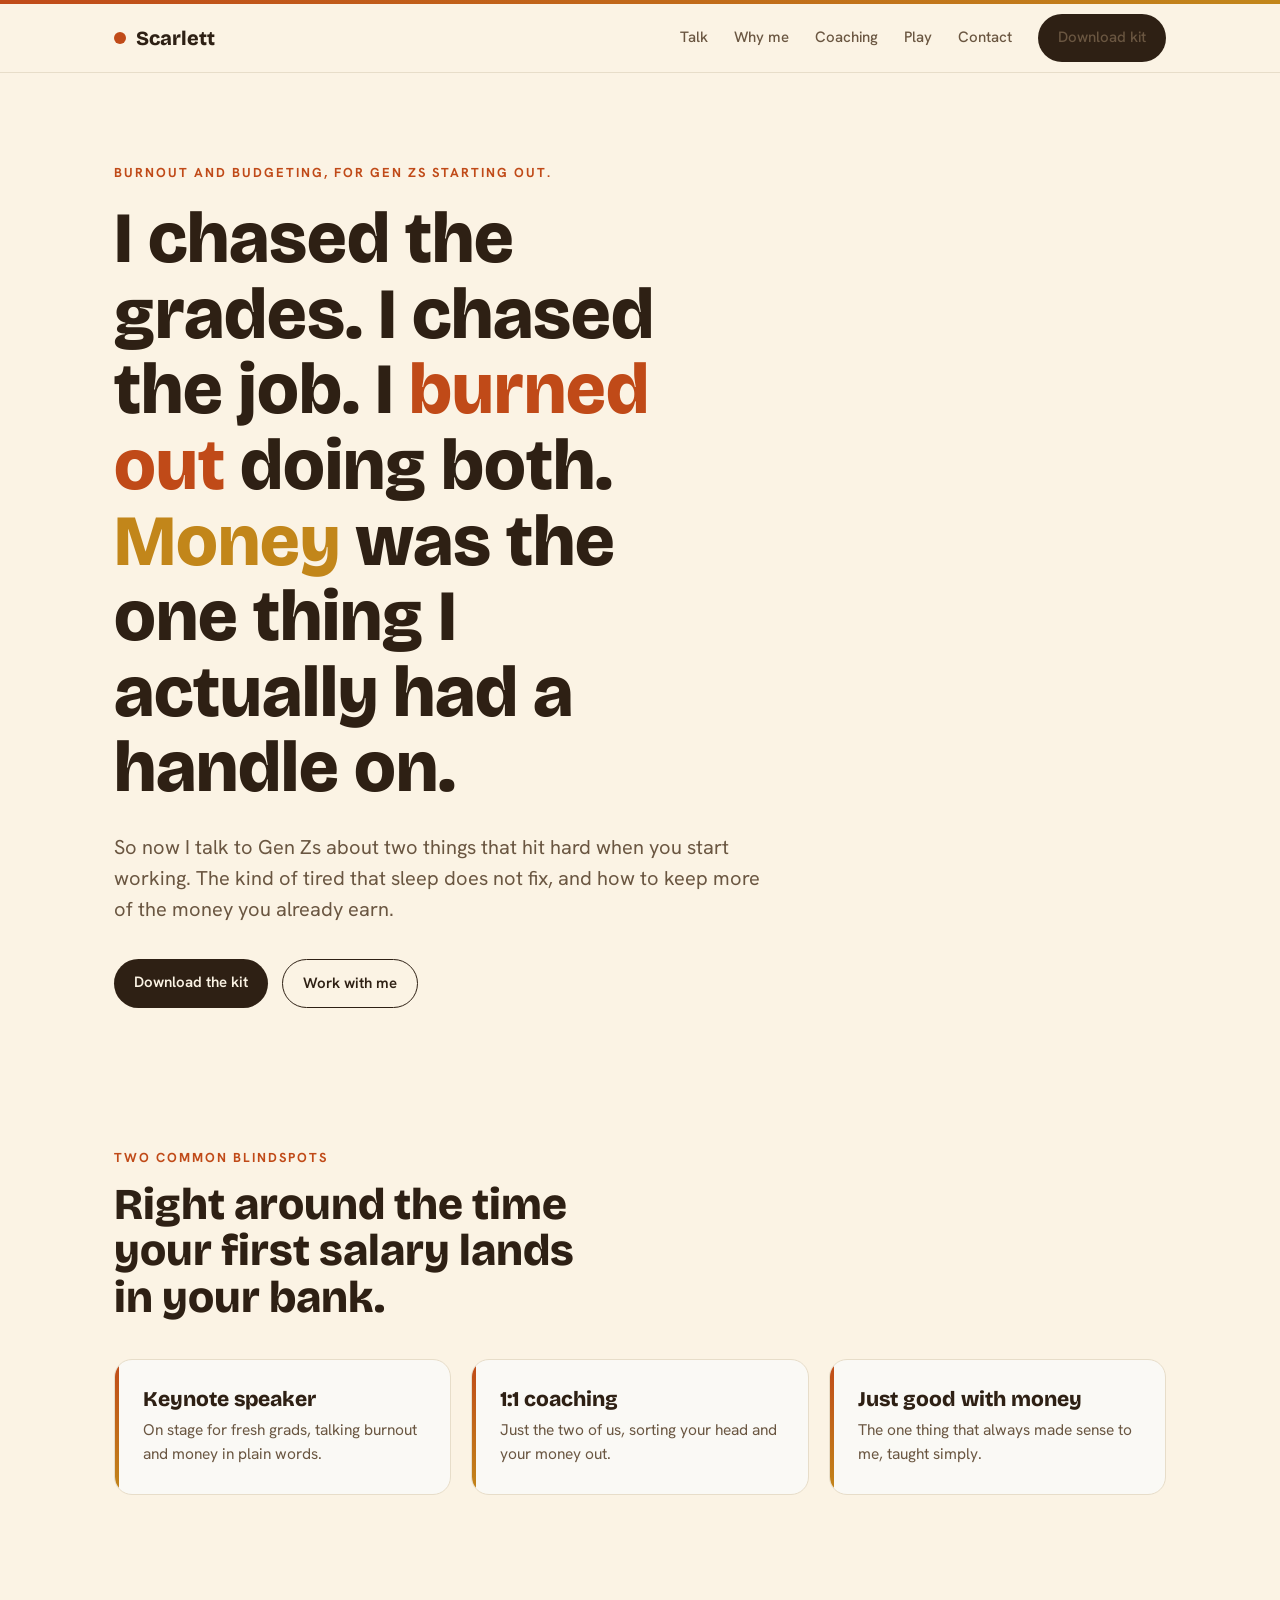
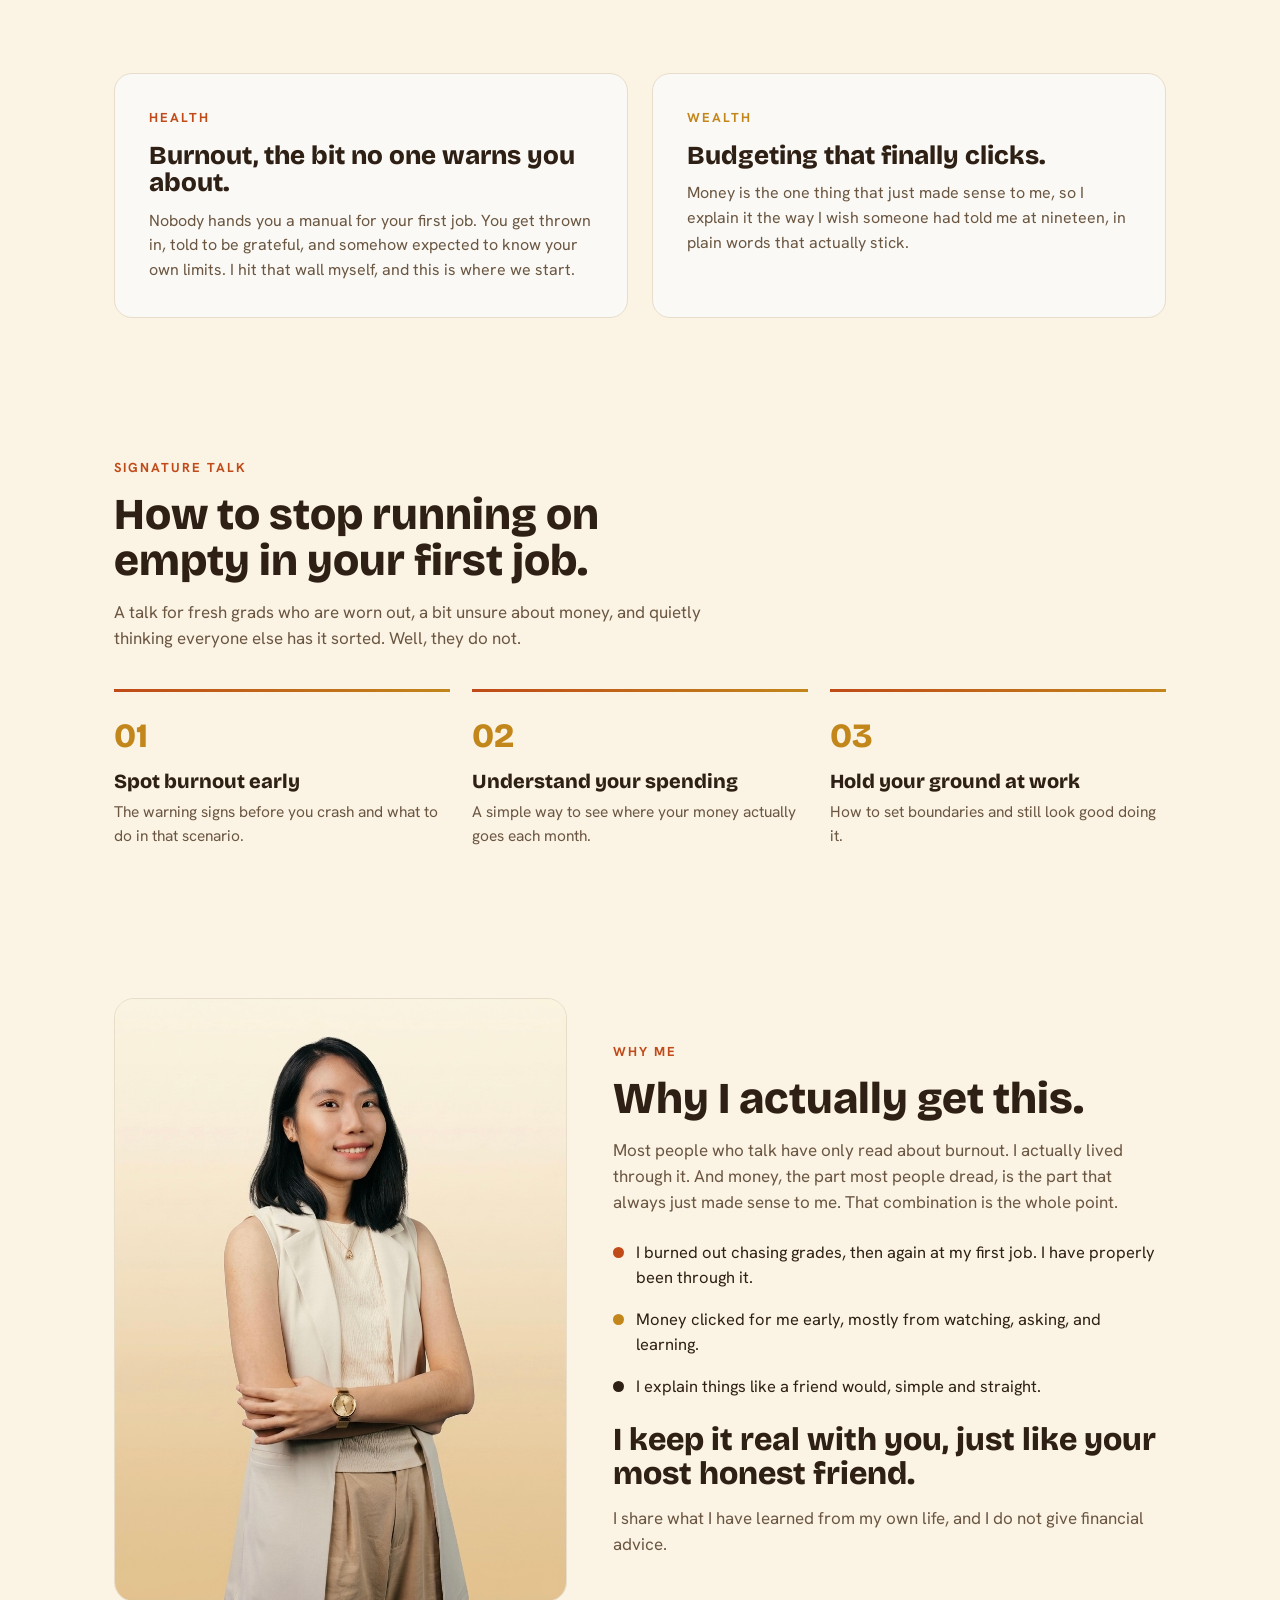
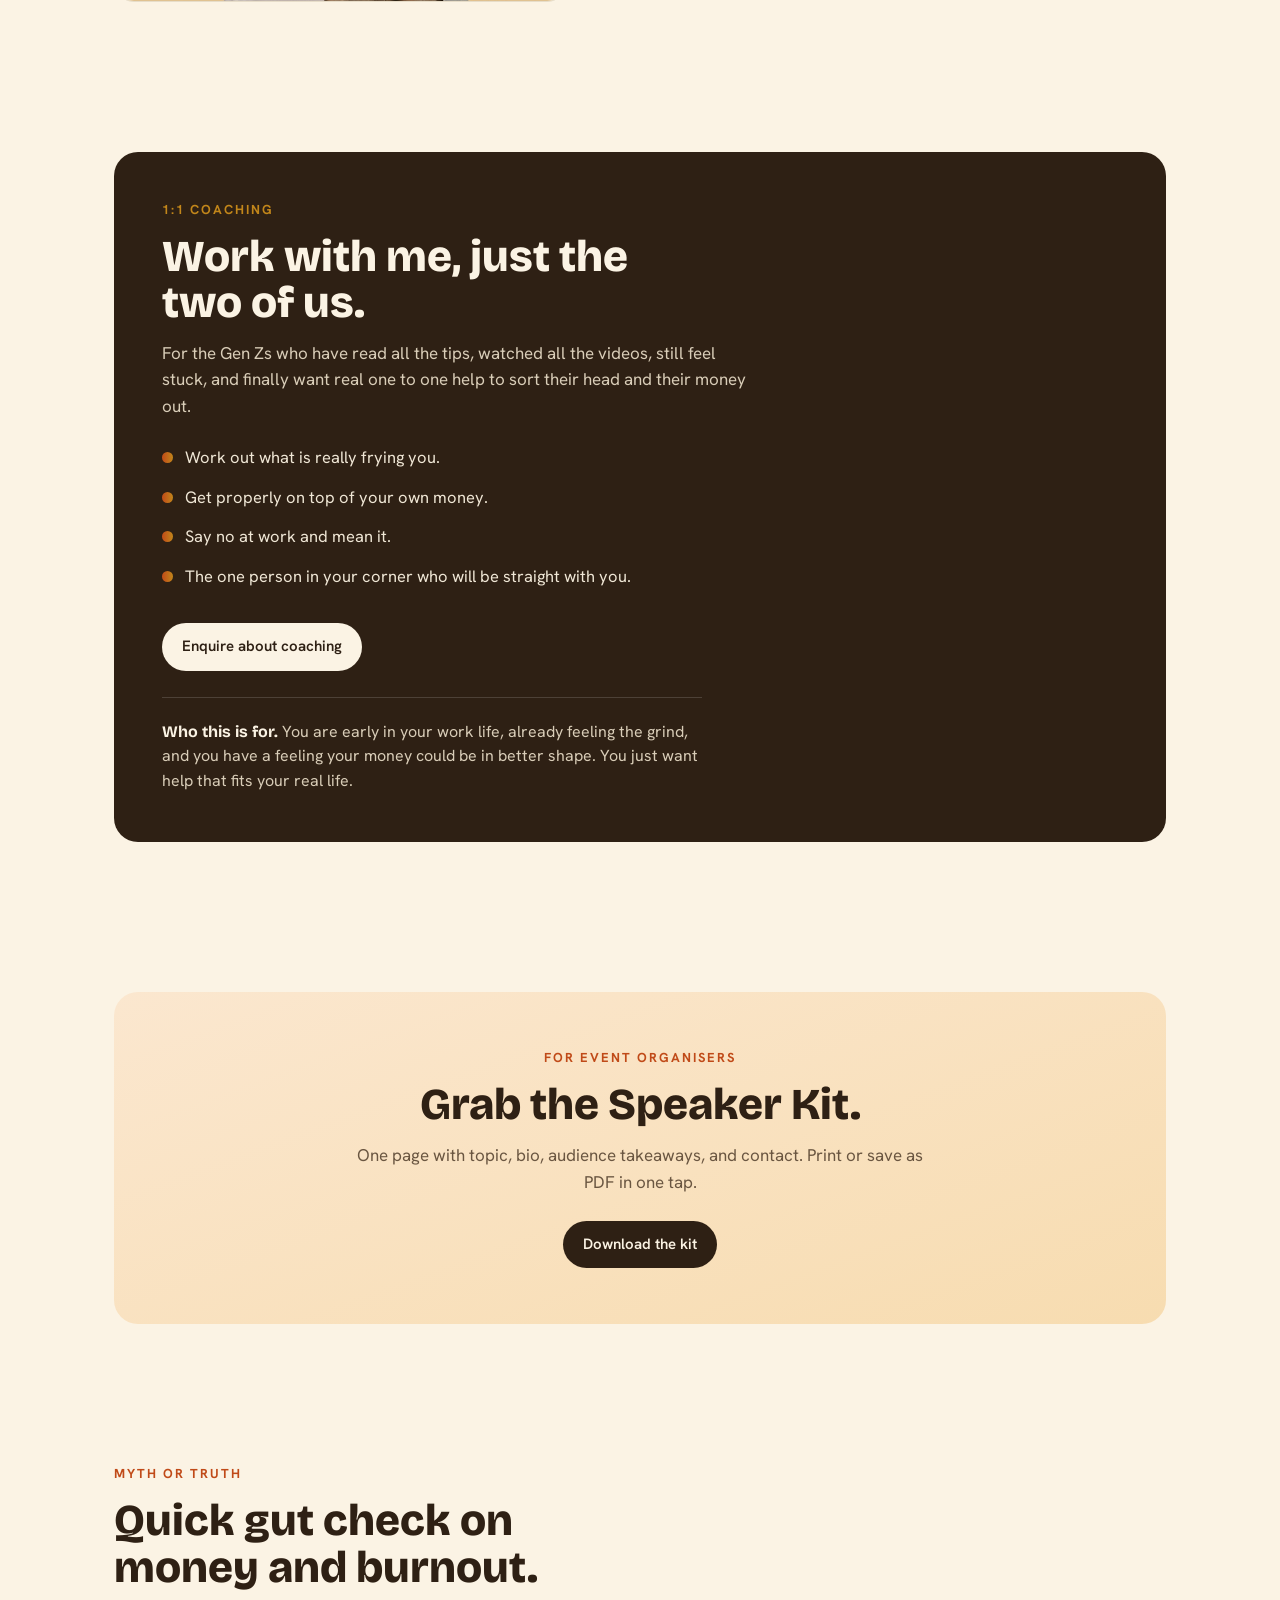
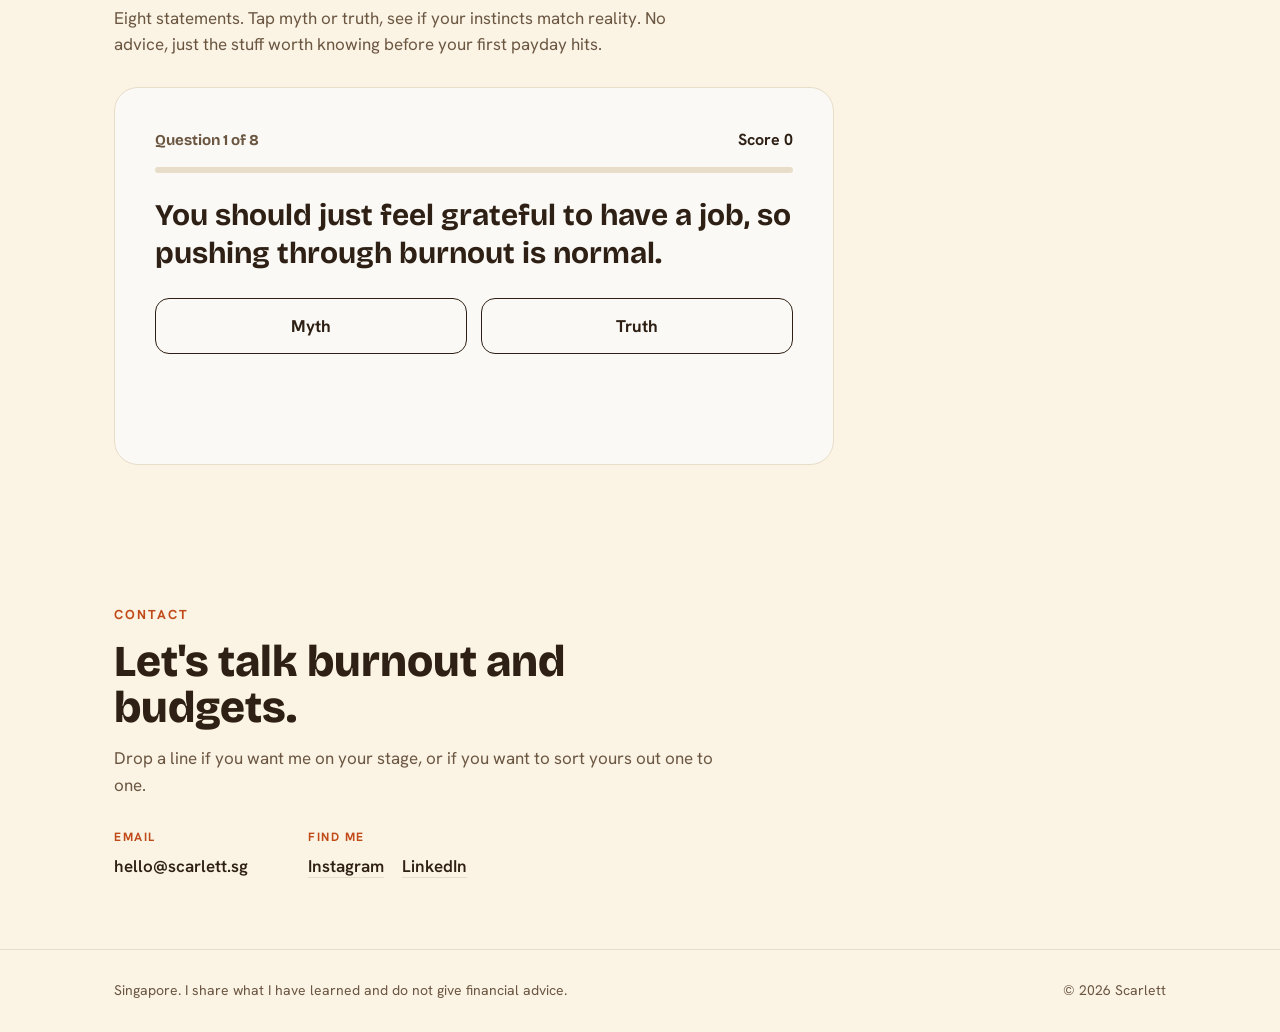
==== commit a72a726b: "Add files via upload" ====
--- a/index.html
+++ b/index.html
@@ -123,6 +123,30 @@
 
   footer{border-top:1px solid var(--line);padding:30px 0;color:var(--muted);font-size:14px;display:flex;justify-content:space-between;flex-wrap:wrap;gap:12px}
 
+  /* game */
+  .game{background:var(--cream-2);border:1px solid var(--line);border-radius:24px;padding:40px;margin-top:30px;max-width:720px}
+  .game .top{display:flex;justify-content:space-between;align-items:baseline;flex-wrap:wrap;gap:10px;margin-bottom:8px}
+  .game .top .q{font-family:"Bricolage Grotesque";font-weight:700;font-size:15px;color:var(--muted)}
+  .game .top .score{font-weight:700;color:var(--ink)}
+  .game .bar{height:6px;background:var(--line);border-radius:999px;overflow:hidden;margin:14px 0 24px}
+  .game .bar span{display:block;height:100%;width:0;background:linear-gradient(90deg,var(--orange),var(--gold));transition:width .4s ease}
+  .statement{font-family:"Bricolage Grotesque";font-weight:700;font-size:clamp(22px,3.4vw,30px);line-height:1.25;min-height:2.2em}
+  .choices{display:flex;gap:14px;margin-top:26px;flex-wrap:wrap}
+  .choices button{flex:1;min-width:130px;font-family:"Hanken Grotesk";font-weight:700;font-size:17px;padding:16px;border-radius:14px;border:1.5px solid var(--ink);background:transparent;color:var(--ink);cursor:pointer;transition:transform .05s,background .15s,color .15s,opacity .15s}
+  .choices button:hover{background:var(--ink);color:var(--cream)}
+  .choices button:active{transform:translateY(1px)}
+  .choices button:disabled{cursor:default;opacity:.55}
+  .choices button.right{background:#1f7a44;border-color:#1f7a44;color:#fff;opacity:1}
+  .choices button.wrong{background:var(--orange);border-color:var(--orange);color:#fff;opacity:1}
+  .feedback{margin-top:20px;font-size:16.5px;color:var(--muted);min-height:3em;line-height:1.5}
+  .feedback b{color:var(--ink);font-family:"Bricolage Grotesque"}
+  .game .next{margin-top:18px;display:inline-block;background:var(--ink);color:var(--cream);border:none;border-radius:999px;padding:13px 24px;font-weight:600;font-size:15px;cursor:pointer}
+  .game .next:hover{opacity:.9}
+  .game .end{text-align:center;padding:14px 0}
+  .game .end h3{font-family:"Bricolage Grotesque";font-size:30px;margin-bottom:8px}
+  .game .end p{color:var(--muted);margin-bottom:20px}
+  @media(max-width:560px){.game{padding:28px 22px}}
+
   /* fade up on scroll */
   .reveal{opacity:0;transform:translateY(22px);transition:opacity .7s ease,transform .7s ease}
   .reveal.in{opacity:1;transform:none}
@@ -139,6 +163,7 @@
         <a class="link" href="#talk">Talk</a>
         <a class="link" href="#why">Why me</a>
         <a class="link" href="#coaching">Coaching</a>
+        <a class="link" href="#play">Play</a>
         <a class="link" href="#contact">Contact</a>
         <a class="btn" href="#kit">Download kit</a>
       </div>
@@ -264,6 +289,38 @@
     </div>
   </section>
 
+  <!-- PLAY: Myth or Truth -->
+  <section id="play">
+    <div class="wrap">
+      <div class="reveal">
+        <div class="label">Myth or truth</div>
+        <h2>Quick gut check on money and burnout.</h2>
+        <p class="sub">Eight statements. Tap myth or truth, see if your instincts match reality. No advice, just the stuff worth knowing before your first payday hits.</p>
+      </div>
+      <div class="game reveal" id="game">
+        <div class="top">
+          <span class="q" id="qcount">Question 1 of 8</span>
+          <span class="score">Score <b id="score">0</b></span>
+        </div>
+        <div class="bar"><span id="bar"></span></div>
+        <div id="play-area">
+          <div class="statement" id="statement"></div>
+          <div class="choices">
+            <button id="bMyth" type="button">Myth</button>
+            <button id="bTruth" type="button">Truth</button>
+          </div>
+          <div class="feedback" id="feedback"></div>
+          <button class="next" id="nextBtn" type="button" style="display:none">Next</button>
+        </div>
+        <div class="end" id="end" style="display:none">
+          <h3 id="endTitle"></h3>
+          <p id="endMsg"></p>
+          <button class="next" id="restartBtn" type="button">Play again</button>
+        </div>
+      </div>
+    </div>
+  </section>
+
   <!-- CONTACT -->
   <section id="contact" class="contact">
     <div class="wrap reveal">
@@ -298,6 +355,97 @@
     entries.forEach(function(e){ if(e.isIntersecting){ e.target.classList.add('in'); io.unobserve(e.target); } });
   }, {threshold:0.12});
   document.querySelectorAll('.reveal').forEach(function(el){ io.observe(el); });
+
+  // ---- Myth or Truth game ----
+  (function(){
+    var Q = [
+      {t:"You should just feel grateful to have a job, so pushing through burnout is normal.", a:false, e:"Burnout is a warning light, not a badge. Gratitude and protecting your limits are not opposites."},
+      {t:"Paying yourself first, saving a bit the moment you get paid, makes saving far easier.", a:true, e:"Saving before you spend beats relying on whatever is left over, which is usually nothing."},
+      {t:"Budgeting means you can never spend money on fun.", a:false, e:"A budget just tells your money where to go. Fun gets a line too, on purpose."},
+      {t:"Burnout is just being tired, and one good weekend fixes it.", a:false, e:"It runs deeper than tired. Real burnout rarely resets from a single lie-in."},
+      {t:"Small monthly subscriptions can quietly add up to a real leak in your budget.", a:true, e:"Five dollars here and there compounds. The little stuff is where the money hides."},
+      {t:"Checking your bank balance often makes you worse with money.", a:false, e:"Awareness is step one. Avoiding the number is the actual enemy, not facing it."},
+      {t:"Saying no at work will always get you fired.", a:false, e:"Boundaries set clearly and calmly tend to build respect, not pink slips."},
+      {t:"You need a big salary before budgeting is even worth doing.", a:false, e:"Myth. Habits matter more than income size. Small earners who budget often outpace big earners who do not."}
+    ];
+
+    var i=0, score=0, answered=false;
+    var elState=document.getElementById('statement'),
+        elQ=document.getElementById('qcount'),
+        elScore=document.getElementById('score'),
+        elBar=document.getElementById('bar'),
+        elFb=document.getElementById('feedback'),
+        bMyth=document.getElementById('bMyth'),
+        bTruth=document.getElementById('bTruth'),
+        bNext=document.getElementById('nextBtn'),
+        bRestart=document.getElementById('restartBtn'),
+        playArea=document.getElementById('play-area'),
+        endBox=document.getElementById('end'),
+        endTitle=document.getElementById('endTitle'),
+        endMsg=document.getElementById('endMsg');
+
+    if(!elState) return;
+
+    function load(){
+      answered=false;
+      var q=Q[i];
+      elState.textContent=q.t;
+      elQ.textContent="Question "+(i+1)+" of "+Q.length;
+      elBar.style.width=((i)/Q.length*100)+"%";
+      elFb.textContent="";
+      bNext.style.display="none";
+      [bMyth,bTruth].forEach(function(b){ b.disabled=false; b.className=""; });
+    }
+
+    function answer(choice){ // choice: false=myth, true=truth
+      if(answered) return;
+      answered=true;
+      var q=Q[i];
+      var correct = (choice===q.a);
+      if(correct) score++;
+      elScore.textContent=score;
+      bMyth.disabled=true; bTruth.disabled=true;
+      var picked = choice? bTruth : bMyth;
+      var rightBtn = q.a? bTruth : bMyth;
+      rightBtn.className="right";
+      if(!correct) picked.className="wrong";
+      elBar.style.width=((i+1)/Q.length*100)+"%";
+      elFb.innerHTML="<b>"+(correct?"Spot on.":"Not quite.")+"</b> "+q.e;
+      bNext.textContent = (i===Q.length-1)? "See result" : "Next";
+      bNext.style.display="inline-block";
+    }
+
+    function next(){
+      if(i<Q.length-1){ i++; load(); }
+      else { finish(); }
+    }
+
+    function finish(){
+      playArea.style.display="none";
+      endBox.style.display="block";
+      var msg;
+      if(score===Q.length) msg="Flawless. Your instincts are sorted.";
+      else if(score>=6) msg="Strong. You see through most of the noise.";
+      else if(score>=4) msg="Decent start. A few myths still got you.";
+      else msg="Plenty to unlearn, and that is the whole point.";
+      endTitle.textContent="You scored "+score+" / "+Q.length;
+      endMsg.textContent=msg;
+    }
+
+    function restart(){
+      i=0; score=0; answered=false;
+      elScore.textContent=0;
+      endBox.style.display="none";
+      playArea.style.display="block";
+      load();
+    }
+
+    bMyth.addEventListener('click', function(){ answer(false); });
+    bTruth.addEventListener('click', function(){ answer(true); });
+    bNext.addEventListener('click', next);
+    bRestart.addEventListener('click', restart);
+    load();
+  })();
 </script>
 </body>
 </html>
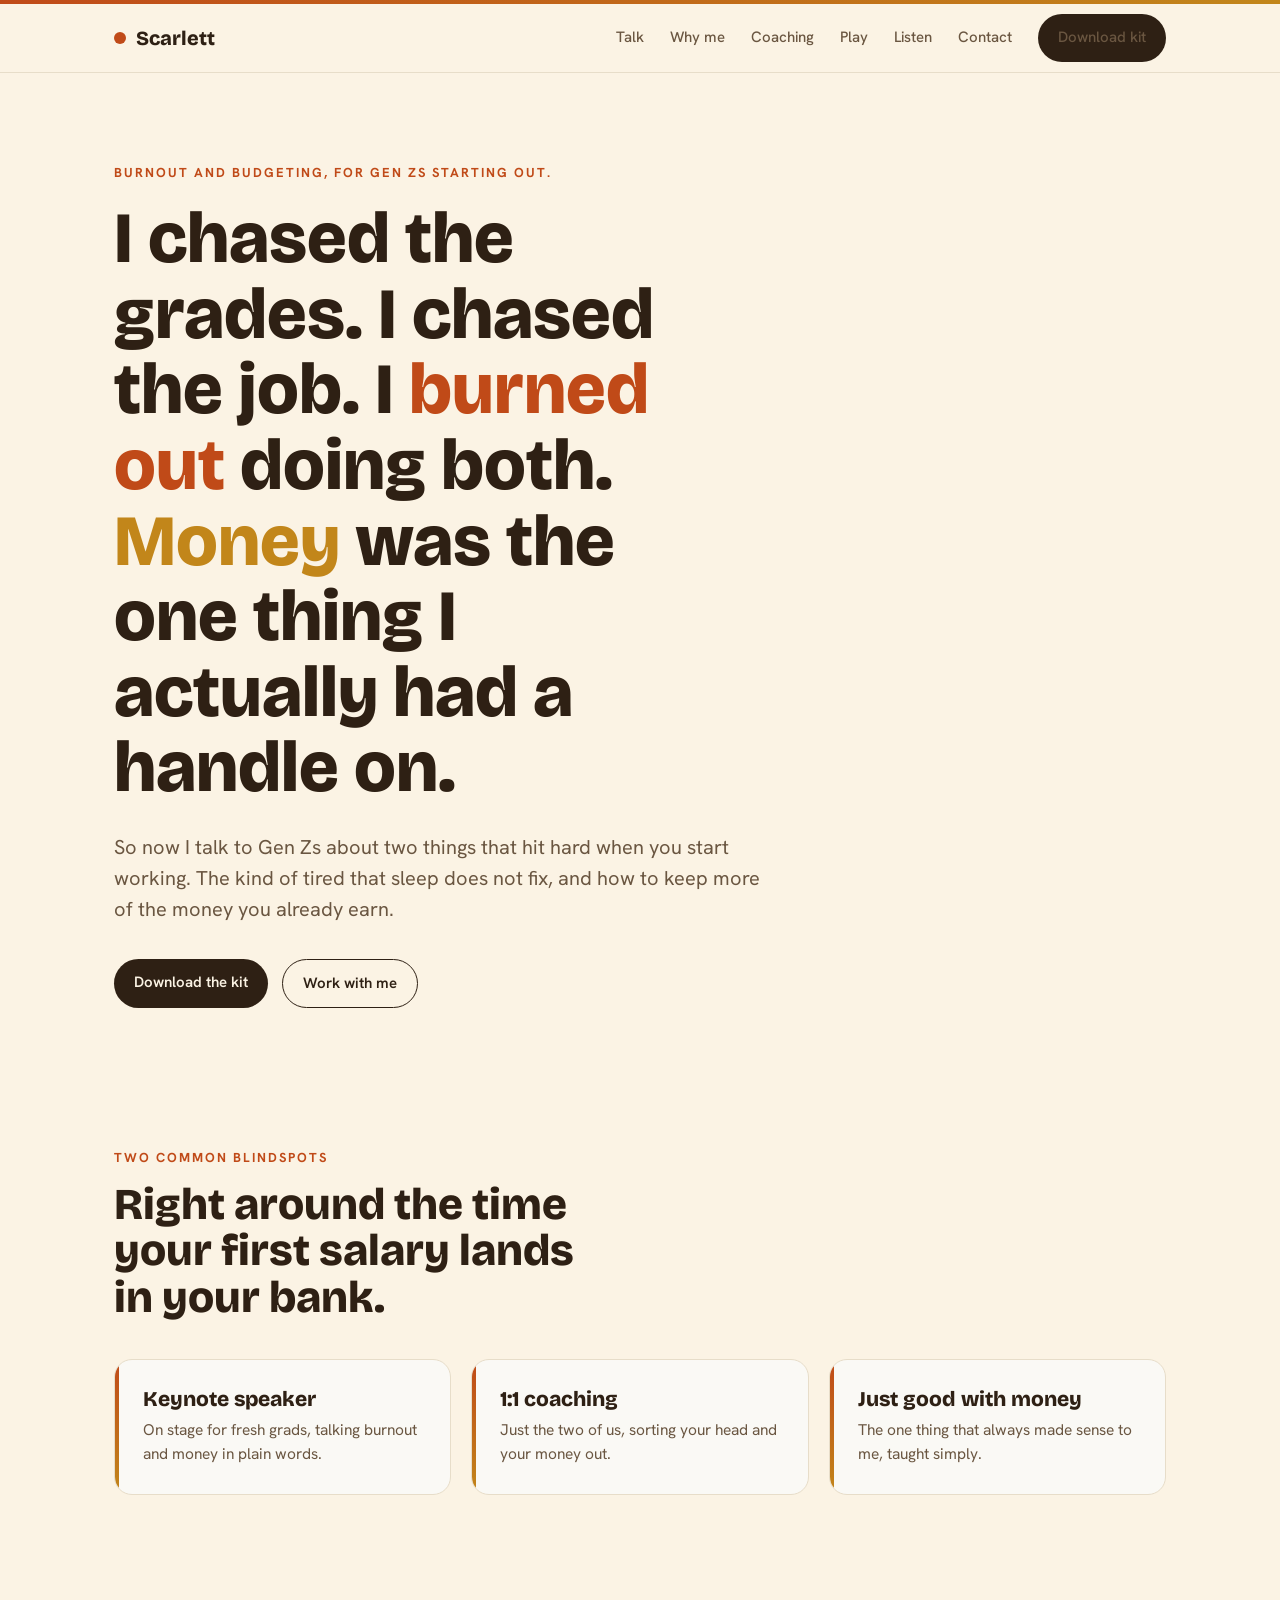
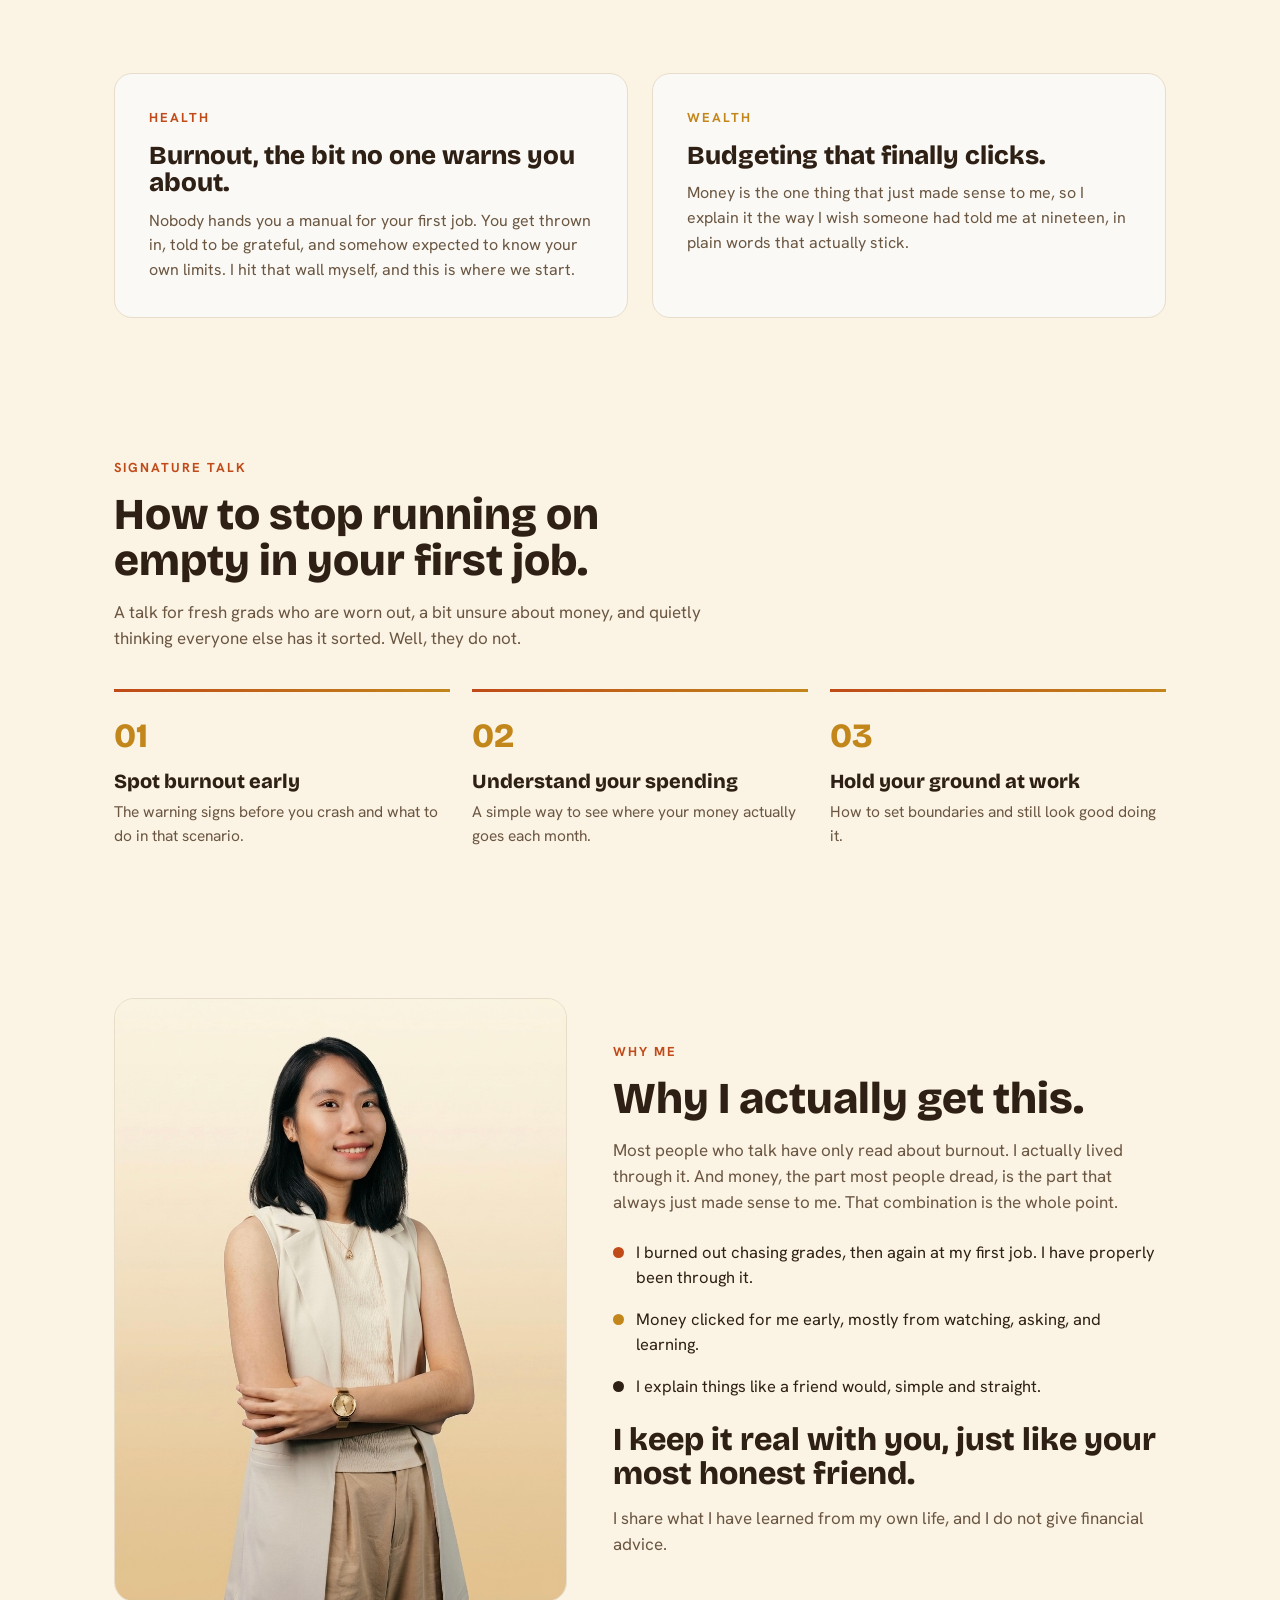
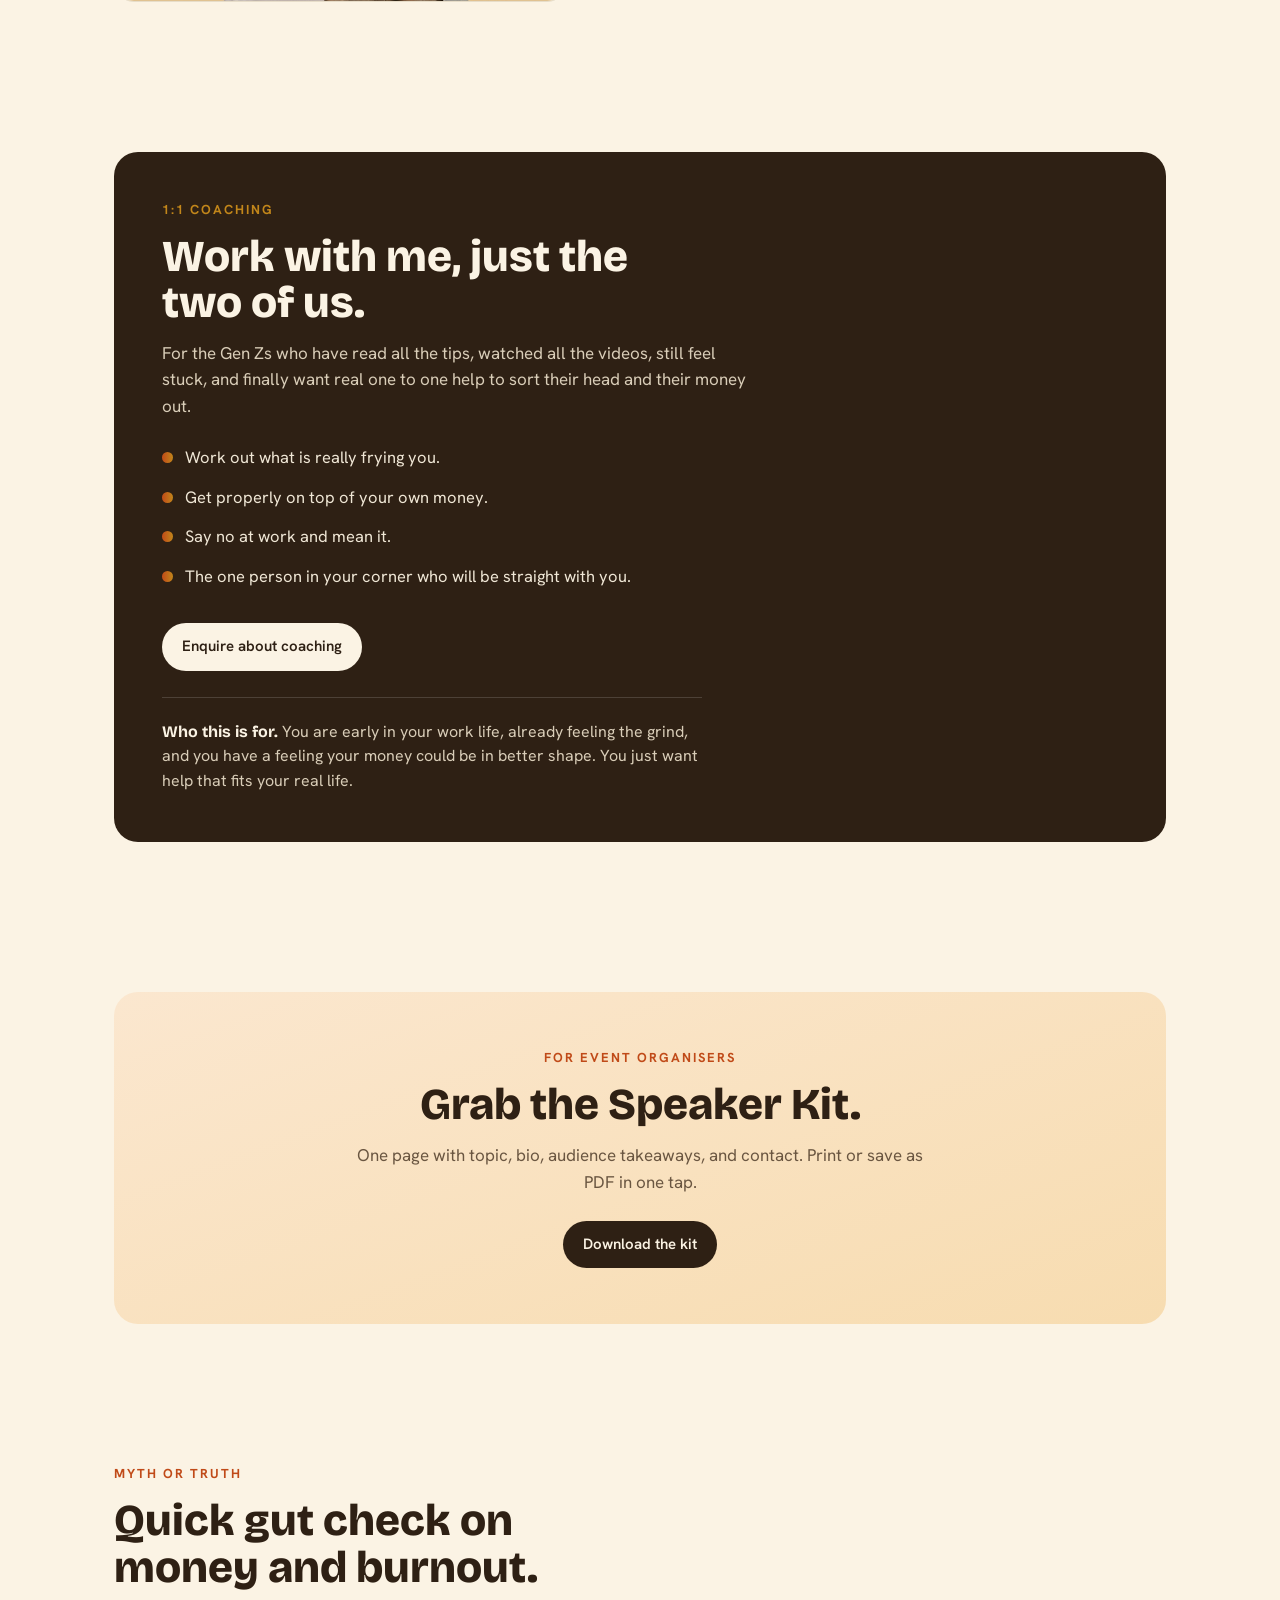
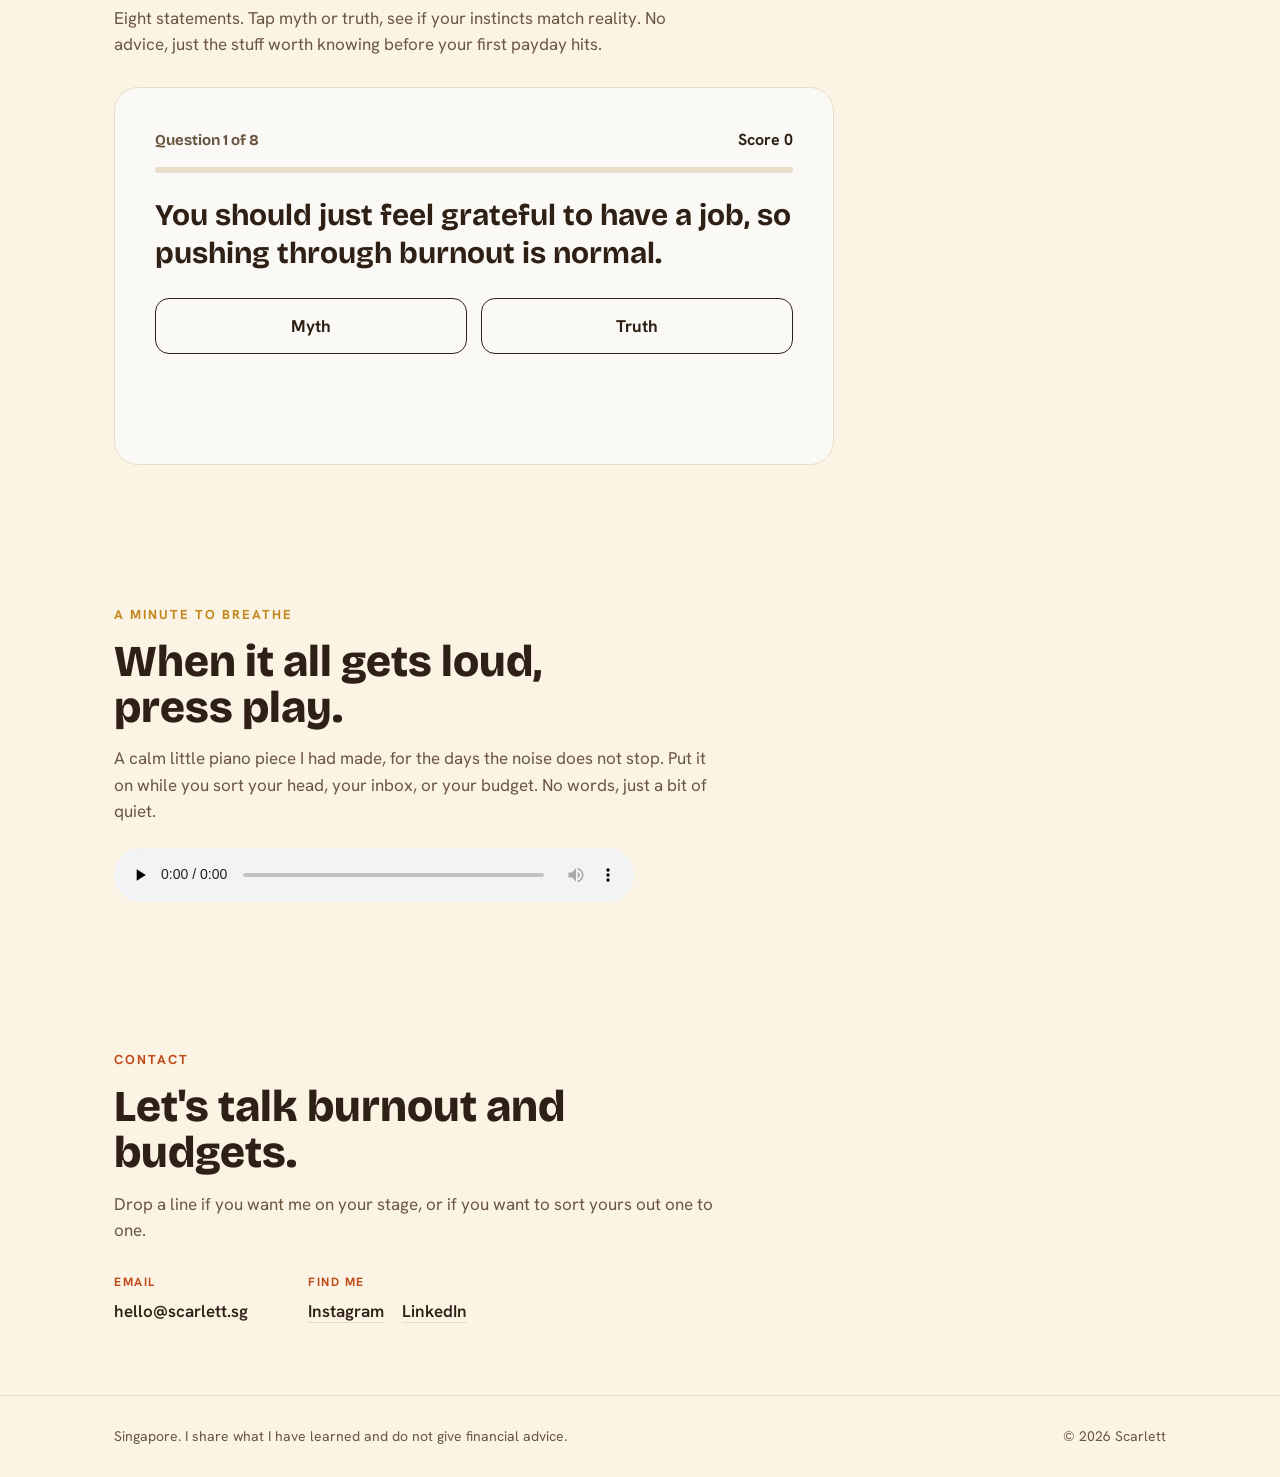
==== commit 1eb76d10: "Update index.html" ====
--- a/index.html
+++ b/index.html
@@ -164,6 +164,7 @@
         <a class="link" href="#why">Why me</a>
         <a class="link" href="#coaching">Coaching</a>
         <a class="link" href="#play">Play</a>
+        <a class="link" href="#listen">Listen</a>
         <a class="link" href="#contact">Contact</a>
         <a class="btn" href="#kit">Download kit</a>
       </div>
@@ -318,6 +319,20 @@
           <button class="next" id="restartBtn" type="button">Play again</button>
         </div>
       </div>
+    </div>
+  </section>
+
+
+  <!-- LISTEN -->
+  <section id="listen">
+    <div class="wrap reveal">
+      <div class="label gold">A minute to breathe</div>
+      <h2>When it all gets loud, press play.</h2>
+      <p class="sub">A calm little piano piece I had made, for the days the noise does not stop. Put it on while you sort your head, your inbox, or your budget. No words, just a bit of quiet.</p>
+      <audio controls preload="none" style="width:100%;max-width:520px;margin-top:24px">
+        <source src="clear-morning.mp3" type="audio/mpeg">
+        Your browser does not support the audio player.
+      </audio>
     </div>
   </section>
 
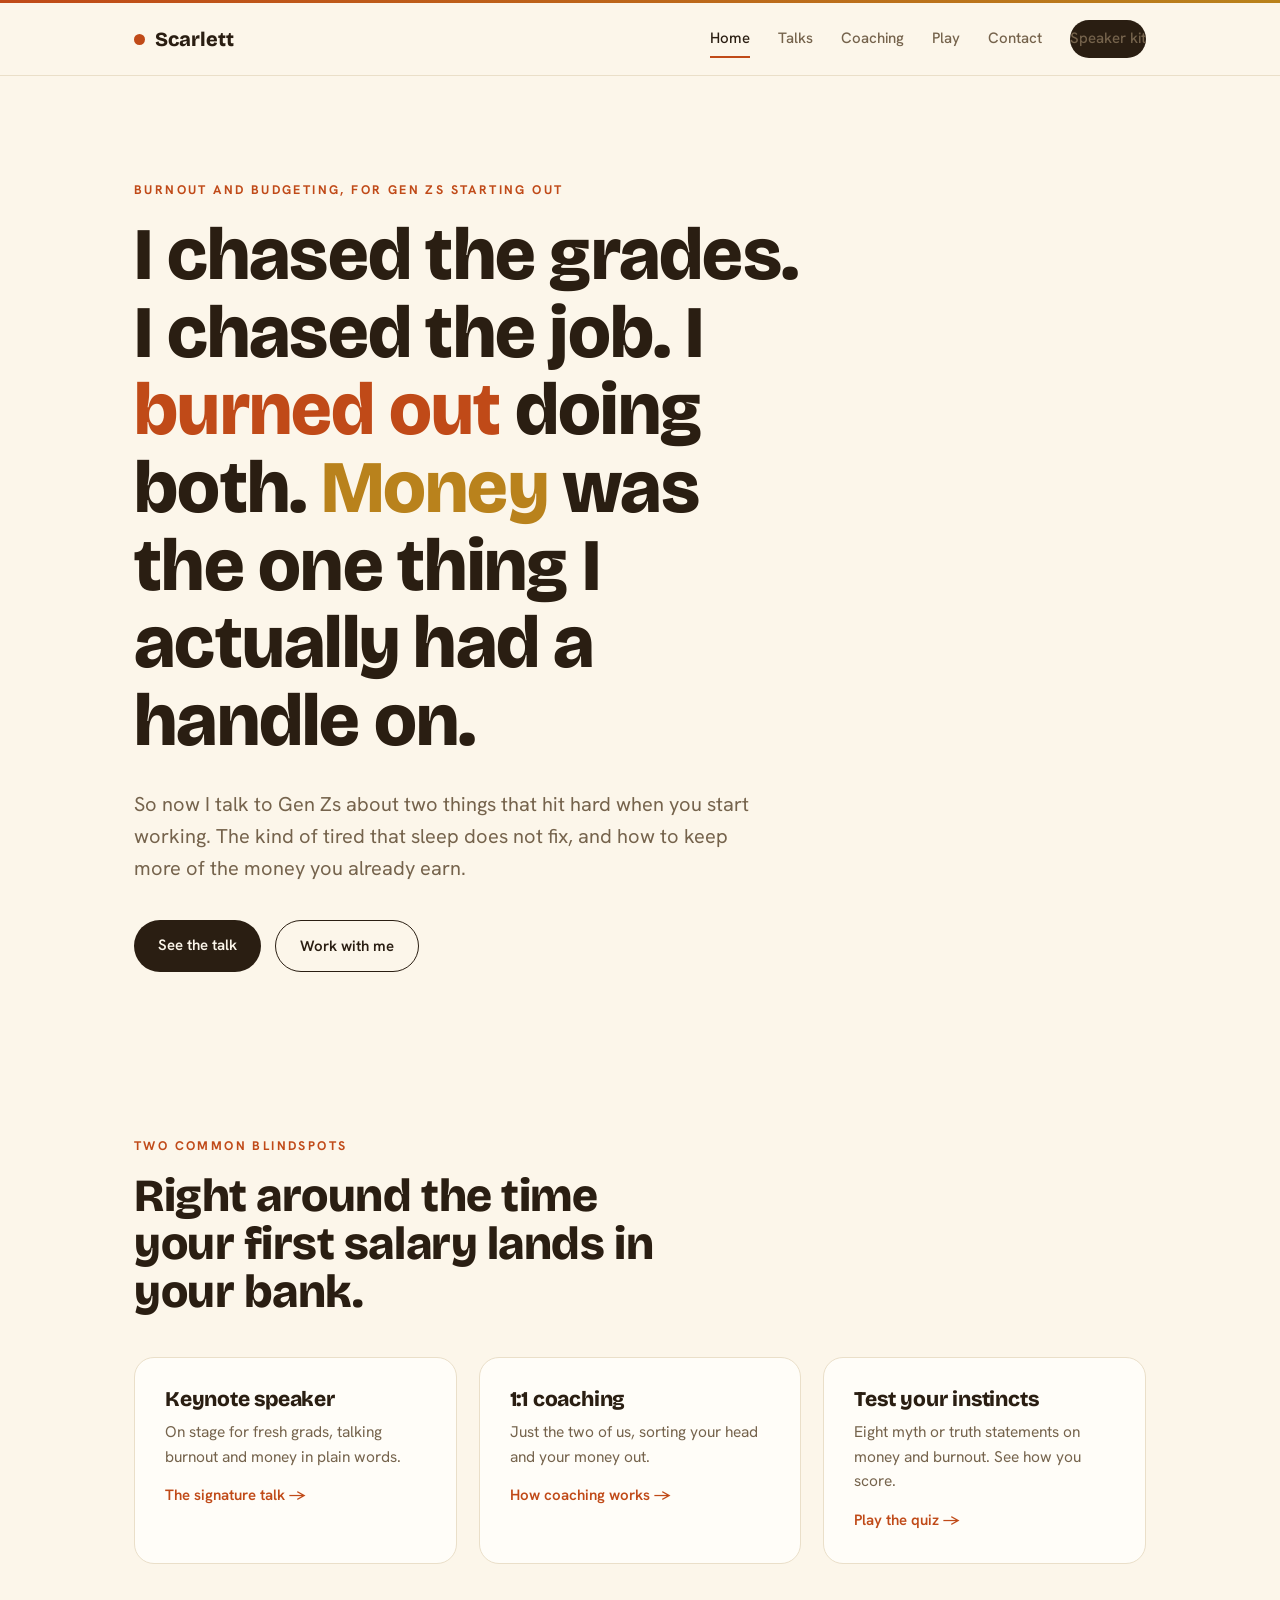
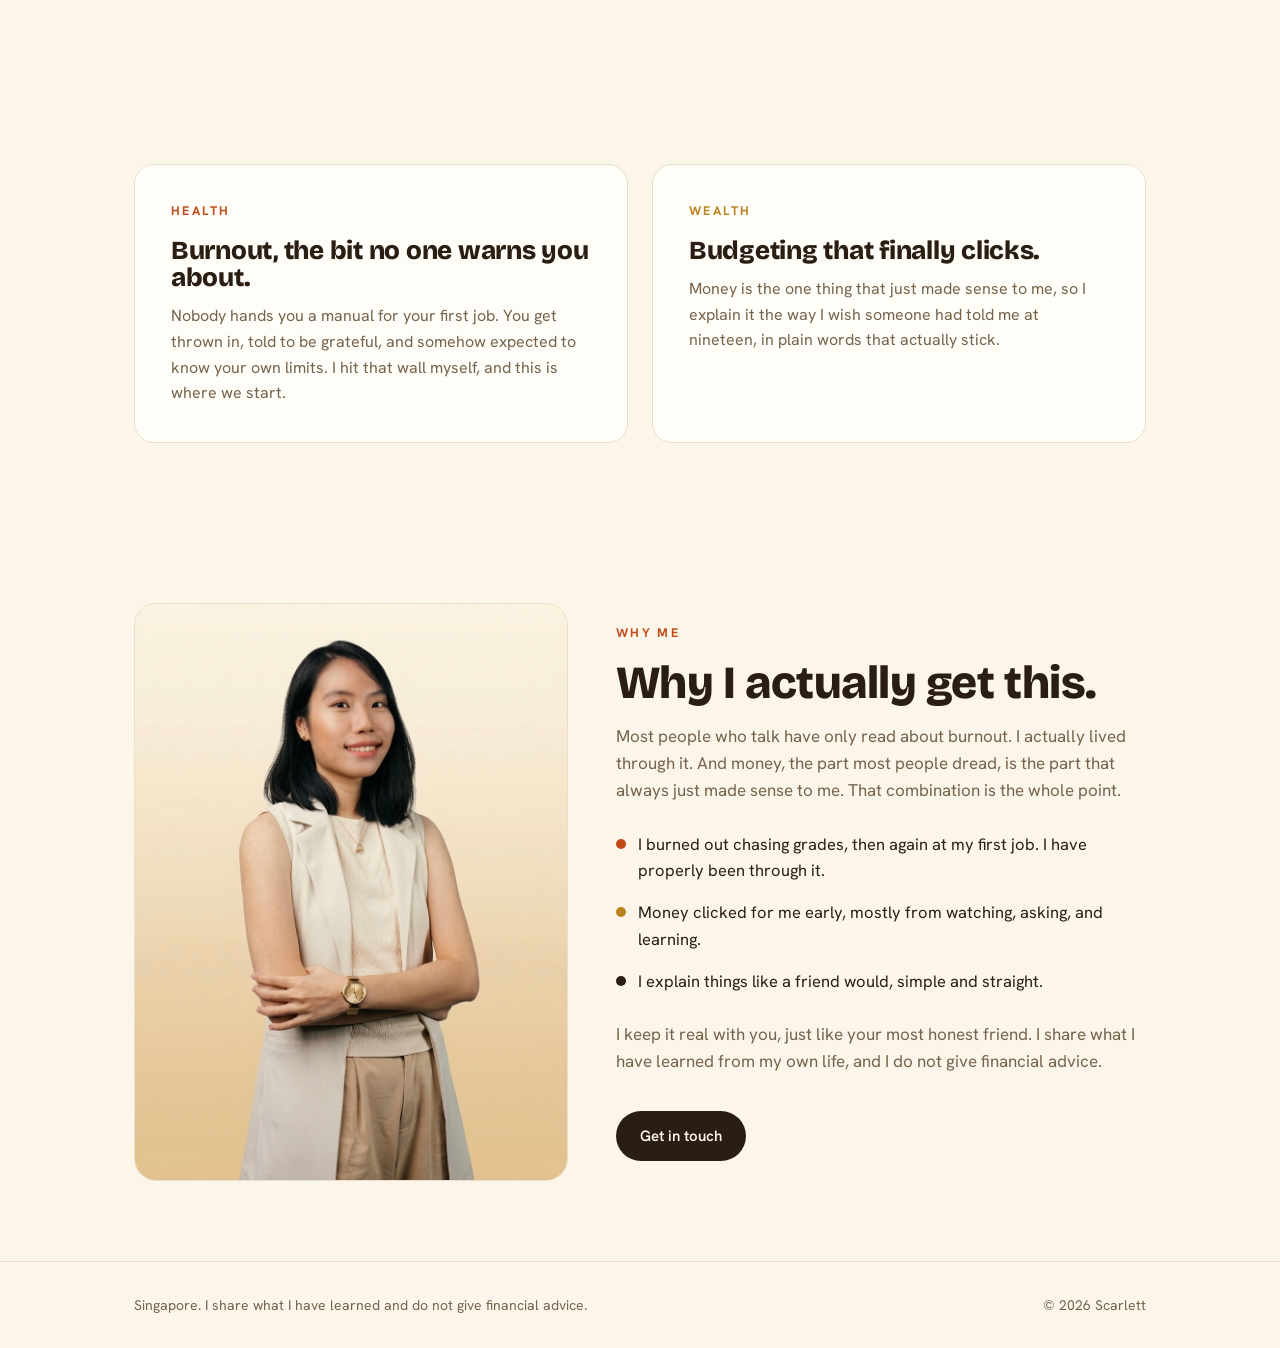
==== commit f991a286: "Add files via upload" ====
--- a/index.html
+++ b/index.html
@@ -1,466 +1,72 @@
 <!DOCTYPE html>
 <html lang="en">
 <head>
+<title>Scarlett, burnout and budgeting for Gen Z in Singapore</title>
 <meta charset="UTF-8">
 <meta name="viewport" content="width=device-width, initial-scale=1.0">
-<title>Scarlett, burnout and budgeting for Gen Z in Singapore</title>
 <link rel="preconnect" href="https://fonts.googleapis.com">
 <link rel="preconnect" href="https://fonts.gstatic.com" crossorigin>
 <link href="https://fonts.googleapis.com/css2?family=Bricolage+Grotesque:opsz,wght@12..96,600;12..96,700;12..96,800&family=Hanken+Grotesk:wght@400;500;600;700&display=swap" rel="stylesheet">
-<style>
-  :root{
-    --cream:#fbf3e4;
-    --cream-2:#faf9f5;
-    --ink:#2e2014;
-    --muted:#6a5641;
-    --line:#e7ddc9;
-    --orange:#c04a18;
-    --gold:#c2861a;
-  }
-  *{box-sizing:border-box;margin:0;padding:0}
-  html{scroll-behavior:smooth}
-  body{
-    font-family:"Hanken Grotesk",ui-sans-serif,system-ui,sans-serif;
-    background:var(--cream);
-    color:var(--ink);
-    line-height:1.55;
-    -webkit-font-smoothing:antialiased;
-  }
-  h1,h2,h3,.display{font-family:"Bricolage Grotesque",ui-sans-serif,system-ui,sans-serif;font-weight:800;line-height:1.05}
-  .wrap{max-width:1100px;margin:0 auto;padding:0 24px}
-  .seam{height:4px;background:linear-gradient(90deg,var(--orange),var(--gold))}
-
-  /* nav */
-  header{position:sticky;top:0;z-index:50;background:rgba(251,243,228,.9);backdrop-filter:blur(8px);border-bottom:1px solid var(--line)}
-  nav{display:flex;align-items:center;justify-content:space-between;height:68px}
-  .brand{display:flex;align-items:center;gap:10px;font-family:"Bricolage Grotesque";font-weight:800;font-size:20px}
-  .dot{width:12px;height:12px;border-radius:50%;background:var(--orange)}
-  .navlinks{display:flex;align-items:center;gap:26px}
-  .navlinks a{color:var(--muted);text-decoration:none;font-size:15px;font-weight:500}
-  .navlinks a:hover{color:var(--ink)}
-  .btn{display:inline-block;background:var(--ink);color:var(--cream);text-decoration:none;font-weight:600;padding:12px 20px;border-radius:999px;font-size:15px;transition:transform .05s,opacity .2s;border:none;cursor:pointer}
-  .btn:hover{opacity:.9}
-  .btn:active{transform:translateY(1px)}
-  .btn.ghost{background:transparent;color:var(--ink);border:1.5px solid var(--ink)}
-  @media(max-width:760px){.navlinks .link{display:none}}
-
-  /* hero */
-  .hero{padding:90px 0 70px}
-  .eyebrow{color:var(--orange);font-weight:700;font-size:13px;letter-spacing:2px;text-transform:uppercase;margin-bottom:18px}
-  h1{font-size:clamp(40px,8vw,72px);max-width:14ch}
-  h1 .o{color:var(--orange)}
-  h1 .g{color:var(--gold)}
-  .hero p{font-size:clamp(17px,2.2vw,20px);color:var(--muted);max-width:60ch;margin-top:26px}
-  .hero .cta{margin-top:34px;display:flex;gap:14px;flex-wrap:wrap}
-
-  section{padding:70px 0}
-  .label{color:var(--orange);font-weight:700;font-size:13px;letter-spacing:2px;text-transform:uppercase;margin-bottom:14px}
-  .label.gold{color:var(--gold)}
-  h2{font-size:clamp(28px,4.5vw,44px);max-width:18ch}
-  .sub{color:var(--muted);font-size:17px;margin-top:14px;max-width:60ch}
-
-  /* work cards */
-  .cards{display:grid;grid-template-columns:repeat(3,1fr);gap:20px;margin-top:38px}
-  .card{background:var(--cream-2);border:1px solid var(--line);border-radius:18px;padding:28px;position:relative;overflow:hidden}
-  .card::before{content:"";position:absolute;left:0;top:0;height:100%;width:4px;background:linear-gradient(180deg,var(--orange),var(--gold))}
-  .card h3{font-size:21px;margin-bottom:8px}
-  .card p{color:var(--muted);font-size:15.5px}
-  @media(max-width:760px){.cards{grid-template-columns:1fr}}
-
-  /* two topic blocks */
-  .duo{display:grid;grid-template-columns:1fr 1fr;gap:24px;margin-top:38px}
-  .topic{background:var(--cream-2);border:1px solid var(--line);border-radius:18px;padding:34px}
-  .topic h3{font-size:26px;margin:10px 0 12px}
-  .topic p{color:var(--muted);font-size:16px}
-  @media(max-width:760px){.duo{grid-template-columns:1fr}}
-
-  /* signature talk steps */
-  .steps{display:grid;grid-template-columns:repeat(3,1fr);gap:22px;margin-top:38px}
-  .step{padding-top:18px;border-top:3px solid;border-image:linear-gradient(90deg,var(--orange),var(--gold)) 1}
-  .step .num{font-family:"Bricolage Grotesque";font-weight:800;font-size:34px;color:var(--gold)}
-  .step h3{font-size:20px;margin:8px 0 8px}
-  .step p{color:var(--muted);font-size:15.5px}
-  @media(max-width:760px){.steps{grid-template-columns:1fr}}
-
-  /* why me split */
-  .split{display:grid;grid-template-columns:0.9fr 1.1fr;gap:46px;align-items:center;margin-top:10px}
-  .portrait{aspect-ratio:3/4;border-radius:20px;background:linear-gradient(160deg,#f7e6cf,#f1d3a3);display:flex;align-items:center;justify-content:center;text-align:center;border:1px solid var(--line);overflow:hidden}
-  .portrait img{width:100%;height:100%;object-fit:cover;display:block}
-  .portrait .ph{color:var(--muted);font-weight:700;letter-spacing:1.5px;font-size:13px;text-transform:uppercase;line-height:1.8}
-  .why h3{font-size:clamp(24px,3.5vw,32px);margin:22px 0 0}
-  .bullets{list-style:none;margin:24px 0}
-  .bullets li{display:flex;gap:12px;align-items:flex-start;margin-bottom:16px;color:var(--ink);font-size:16.5px}
-  .bullets li::before{content:"";flex:0 0 11px;width:11px;height:11px;border-radius:50%;margin-top:7px}
-  .bullets li:nth-child(1)::before{background:var(--orange)}
-  .bullets li:nth-child(2)::before{background:var(--gold)}
-  .bullets li:nth-child(3)::before{background:var(--ink)}
-  @media(max-width:760px){.split{grid-template-columns:1fr;gap:28px}}
-
-  /* coaching */
-  .coach{background:var(--ink);color:var(--cream);border-radius:24px;padding:48px;margin-top:10px}
-  .coach .label{color:var(--gold)}
-  .coach h2{color:var(--cream)}
-  .coach .sub{color:#d9cdb8}
-  .coach .clist{list-style:none;margin:26px 0}
-  .coach .clist li{display:flex;gap:12px;align-items:flex-start;margin-bottom:14px;font-size:16.5px;color:#f0e7d6}
-  .coach .clist li::before{content:"";flex:0 0 11px;width:11px;height:11px;border-radius:50%;background:linear-gradient(90deg,var(--orange),var(--gold));margin-top:7px}
-  .coach .btn{background:var(--cream);color:var(--ink);margin-top:8px}
-  .who{margin-top:26px;padding-top:22px;border-top:1px solid rgba(255,255,255,.15);color:#d9cdb8;font-size:16px;max-width:60ch}
-  .who b{color:var(--cream);font-family:"Bricolage Grotesque"}
-  @media(max-width:620px){.coach{padding:32px 24px}}
-
-  /* speaker kit band */
-  .kit{text-align:center;background:linear-gradient(160deg,#fbe7cf,#f7dcb0);border-radius:24px;padding:56px 28px;margin-top:10px}
-  .kit h2{margin:8px auto 0;max-width:18ch}
-  .kit .sub{margin:14px auto 26px}
-
-  /* contact */
-  .contact h2{max-width:20ch}
-  .cinfo{display:flex;gap:60px;flex-wrap:wrap;margin-top:30px}
-  .cinfo .k{font-size:12px;letter-spacing:1.5px;text-transform:uppercase;color:var(--orange);font-weight:700;margin-bottom:6px}
-  .cinfo a,.cinfo span{color:var(--ink);text-decoration:none;font-size:17px;font-weight:600}
-  .cinfo .row a{margin-right:18px;border-bottom:1.5px solid var(--line)}
-
-  footer{border-top:1px solid var(--line);padding:30px 0;color:var(--muted);font-size:14px;display:flex;justify-content:space-between;flex-wrap:wrap;gap:12px}
-
-  /* game */
-  .game{background:var(--cream-2);border:1px solid var(--line);border-radius:24px;padding:40px;margin-top:30px;max-width:720px}
-  .game .top{display:flex;justify-content:space-between;align-items:baseline;flex-wrap:wrap;gap:10px;margin-bottom:8px}
-  .game .top .q{font-family:"Bricolage Grotesque";font-weight:700;font-size:15px;color:var(--muted)}
-  .game .top .score{font-weight:700;color:var(--ink)}
-  .game .bar{height:6px;background:var(--line);border-radius:999px;overflow:hidden;margin:14px 0 24px}
-  .game .bar span{display:block;height:100%;width:0;background:linear-gradient(90deg,var(--orange),var(--gold));transition:width .4s ease}
-  .statement{font-family:"Bricolage Grotesque";font-weight:700;font-size:clamp(22px,3.4vw,30px);line-height:1.25;min-height:2.2em}
-  .choices{display:flex;gap:14px;margin-top:26px;flex-wrap:wrap}
-  .choices button{flex:1;min-width:130px;font-family:"Hanken Grotesk";font-weight:700;font-size:17px;padding:16px;border-radius:14px;border:1.5px solid var(--ink);background:transparent;color:var(--ink);cursor:pointer;transition:transform .05s,background .15s,color .15s,opacity .15s}
-  .choices button:hover{background:var(--ink);color:var(--cream)}
-  .choices button:active{transform:translateY(1px)}
-  .choices button:disabled{cursor:default;opacity:.55}
-  .choices button.right{background:#1f7a44;border-color:#1f7a44;color:#fff;opacity:1}
-  .choices button.wrong{background:var(--orange);border-color:var(--orange);color:#fff;opacity:1}
-  .feedback{margin-top:20px;font-size:16.5px;color:var(--muted);min-height:3em;line-height:1.5}
-  .feedback b{color:var(--ink);font-family:"Bricolage Grotesque"}
-  .game .next{margin-top:18px;display:inline-block;background:var(--ink);color:var(--cream);border:none;border-radius:999px;padding:13px 24px;font-weight:600;font-size:15px;cursor:pointer}
-  .game .next:hover{opacity:.9}
-  .game .end{text-align:center;padding:14px 0}
-  .game .end h3{font-family:"Bricolage Grotesque";font-size:30px;margin-bottom:8px}
-  .game .end p{color:var(--muted);margin-bottom:20px}
-  @media(max-width:560px){.game{padding:28px 22px}}
-
-  /* fade up on scroll */
-  .reveal{opacity:0;transform:translateY(22px);transition:opacity .7s ease,transform .7s ease}
-  .reveal.in{opacity:1;transform:none}
-  @media(prefers-reduced-motion:reduce){.reveal{opacity:1;transform:none;transition:none}}
-</style>
+<link rel="stylesheet" href="style.css">
 </head>
 <body>
 <div class="seam"></div>
-<header>
-  <div class="wrap">
-    <nav>
-      <div class="brand"><span class="dot"></span>Scarlett</div>
-      <div class="navlinks">
-        <a class="link" href="#talk">Talk</a>
-        <a class="link" href="#why">Why me</a>
-        <a class="link" href="#coaching">Coaching</a>
-        <a class="link" href="#play">Play</a>
-        <a class="link" href="#listen">Listen</a>
-        <a class="link" href="#contact">Contact</a>
-        <a class="btn" href="#kit">Download kit</a>
-      </div>
-    </nav>
+<header><div class="wrap"><nav>
+  <a class="brand" href="index.html"><span class="dot"></span>Scarlett</a>
+  <button class="menu-btn" id="menuBtn" aria-expanded="false" aria-controls="navlinks">Menu</button>
+  <div class="navlinks" id="navlinks">
+    <a href="index.html" aria-current="page">Home</a>
+    <a href="talks.html">Talks</a>
+    <a href="coaching.html">Coaching</a>
+    <a href="play.html">Play</a>
+    <a href="contact.html">Contact</a>
+    <a class="btn" href="talks.html#kit">Speaker kit</a>
   </div>
-</header>
+</nav></div></header>
+<main>
+<section class="hero"><div class="wrap reveal">
+  <div class="eyebrow">Burnout and budgeting, for Gen Zs starting out</div>
+  <h1>I chased the grades. I chased the job. I <span class="o">burned out</span> doing both. <span class="g">Money</span> was the one thing I actually had a handle on.</h1>
+  <p>So now I talk to Gen Zs about two things that hit hard when you start working. The kind of tired that sleep does not fix, and how to keep more of the money you already earn.</p>
+  <div class="cta"><a class="btn" href="talks.html">See the talk</a><a class="btn ghost" href="coaching.html">Work with me</a></div>
+</div></section>
 
-<main>
-  <!-- HERO -->
-  <section class="hero">
-    <div class="wrap reveal">
-      <div class="eyebrow">Burnout and Budgeting, for Gen Zs starting out.</div>
-      <h1>I chased the grades. I chased the job. I <span class="o">burned out</span> doing both. <span class="g">Money</span> was the one thing I actually had a handle on.</h1>
-      <p>So now I talk to Gen Zs about two things that hit hard when you start working. The kind of tired that sleep does not fix, and how to keep more of the money you already earn.</p>
-      <div class="cta">
-        <a class="btn" href="#kit">Download the kit</a>
-        <a class="btn ghost" href="#coaching">Work with me</a>
-      </div>
-    </div>
-  </section>
+<section><div class="wrap">
+  <div class="reveal"><div class="label">Two common blindspots</div>
+  <h2>Right around the time your first salary lands in your bank.</h2></div>
+  <div class="cards">
+    <div class="card reveal"><h3>Keynote speaker</h3><p>On stage for fresh grads, talking burnout and money in plain words.</p><a href="talks.html">The signature talk &rarr;</a></div>
+    <div class="card reveal"><h3>1:1 coaching</h3><p>Just the two of us, sorting your head and your money out.</p><a href="coaching.html">How coaching works &rarr;</a></div>
+    <div class="card reveal"><h3>Test your instincts</h3><p>Eight myth or truth statements on money and burnout. See how you score.</p><a href="play.html">Play the quiz &rarr;</a></div>
+  </div>
+</div></section>
 
-  <!-- WORK WITH ME -->
-  <section id="talk">
-    <div class="wrap">
-      <div class="reveal">
-        <div class="label">Two common blindspots</div>
-        <h2>Right around the time your first salary lands in your bank.</h2>
-      </div>
-      <div class="cards">
-        <div class="card reveal"><h3>Keynote speaker</h3><p>On stage for fresh grads, talking burnout and money in plain words.</p></div>
-        <div class="card reveal"><h3>1:1 coaching</h3><p>Just the two of us, sorting your head and your money out.</p></div>
-        <div class="card reveal"><h3>Just good with money</h3><p>The one thing that always made sense to me, taught simply.</p></div>
-      </div>
-    </div>
-  </section>
+<section><div class="wrap"><div class="duo">
+  <div class="topic reveal"><div class="label">Health</div><h3>Burnout, the bit no one warns you about.</h3><p>Nobody hands you a manual for your first job. You get thrown in, told to be grateful, and somehow expected to know your own limits. I hit that wall myself, and this is where we start.</p></div>
+  <div class="topic reveal"><div class="label gold">Wealth</div><h3>Budgeting that finally clicks.</h3><p>Money is the one thing that just made sense to me, so I explain it the way I wish someone had told me at nineteen, in plain words that actually stick.</p></div>
+</div></div></section>
 
-  <!-- HEALTH / WEALTH -->
-  <section>
-    <div class="wrap">
-      <div class="duo">
-        <div class="topic reveal">
-          <div class="label">Health</div>
-          <h3>Burnout, the bit no one warns you about.</h3>
-          <p>Nobody hands you a manual for your first job. You get thrown in, told to be grateful, and somehow expected to know your own limits. I hit that wall myself, and this is where we start.</p>
-        </div>
-        <div class="topic reveal">
-          <div class="label gold">Wealth</div>
-          <h3>Budgeting that finally clicks.</h3>
-          <p>Money is the one thing that just made sense to me, so I explain it the way I wish someone had told me at nineteen, in plain words that actually stick.</p>
-        </div>
-      </div>
-    </div>
-  </section>
+<section><div class="wrap"><div class="split">
+  <div class="portrait reveal"><img src="IMG_0988.jpeg" alt="Scarlett" onerror="if(!this.dataset.fb){this.dataset.fb=1;this.src='Scanita photo.jpg';}else{this.style.display='none';}"></div>
+  <div class="reveal">
+    <div class="label">Why me</div>
+    <h2>Why I actually get this.</h2>
+    <p class="sub">Most people who talk have only read about burnout. I actually lived through it. And money, the part most people dread, is the part that always just made sense to me. That combination is the whole point.</p>
+    <ul class="bullets">
+      <li>I burned out chasing grades, then again at my first job. I have properly been through it.</li>
+      <li>Money clicked for me early, mostly from watching, asking, and learning.</li>
+      <li>I explain things like a friend would, simple and straight.</li>
+    </ul>
+    <p class="sub">I keep it real with you, just like your most honest friend. I share what I have learned from my own life, and I do not give financial advice.</p>
+    <div class="cta"><a class="btn" href="contact.html">Get in touch</a></div>
+  </div>
+</div></div></section>
+</main>
+<footer><div class="wrap">
+  <span>Singapore. I share what I have learned and do not give financial advice.</span>
+  <span>&copy; <span id="year"></span> Scarlett</span>
+</div></footer>
+<script src="main.js"></script>
 
-  <!-- SIGNATURE TALK -->
-  <section>
-    <div class="wrap">
-      <div class="reveal">
-        <div class="label">Signature talk</div>
-        <h2>How to stop running on empty in your first job.</h2>
-        <p class="sub">A talk for fresh grads who are worn out, a bit unsure about money, and quietly thinking everyone else has it sorted. Well, they do not.</p>
-      </div>
-      <div class="steps">
-        <div class="step reveal"><div class="num">01</div><h3>Spot burnout early</h3><p>The warning signs before you crash and what to do in that scenario.</p></div>
-        <div class="step reveal"><div class="num">02</div><h3>Understand your spending</h3><p>A simple way to see where your money actually goes each month.</p></div>
-        <div class="step reveal"><div class="num">03</div><h3>Hold your ground at work</h3><p>How to set boundaries and still look good doing it.</p></div>
-      </div>
-    </div>
-  </section>
-
-  <!-- WHY ME -->
-  <section id="why">
-    <div class="wrap">
-      <div class="split">
-        <div class="portrait reveal">
-          <img src="IMG_0988.jpeg" alt="Scarlett" onerror="if(!this.dataset.fb){this.dataset.fb=1;this.src='Scanita photo.jpg';}else{this.style.display='none';this.nextElementSibling.style.display='block';}">
-          <div class="ph" style="display:none">Portrait placeholder<br>replace with your photo</div>
-        </div>
-        <div class="why reveal">
-          <div class="label">Why me</div>
-          <h2>Why I actually get this.</h2>
-          <p class="sub">Most people who talk have only read about burnout. I actually lived through it. And money, the part most people dread, is the part that always just made sense to me. That combination is the whole point.</p>
-          <ul class="bullets">
-            <li>I burned out chasing grades, then again at my first job. I have properly been through it.</li>
-            <li>Money clicked for me early, mostly from watching, asking, and learning.</li>
-            <li>I explain things like a friend would, simple and straight.</li>
-          </ul>
-          <h3>I keep it real with you, just like your most honest friend.</h3>
-          <p class="sub">I share what I have learned from my own life, and I do not give financial advice.</p>
-        </div>
-      </div>
-    </div>
-  </section>
-
-  <!-- COACHING -->
-  <section id="coaching">
-    <div class="wrap">
-      <div class="coach reveal">
-        <div class="label">1:1 coaching</div>
-        <h2>Work with me, just the two of us.</h2>
-        <p class="sub">For the Gen Zs who have read all the tips, watched all the videos, still feel stuck, and finally want real one to one help to sort their head and their money out.</p>
-        <ul class="clist">
-          <li>Work out what is really frying you.</li>
-          <li>Get properly on top of your own money.</li>
-          <li>Say no at work and mean it.</li>
-          <li>The one person in your corner who will be straight with you.</li>
-        </ul>
-        <a class="btn" href="#contact">Enquire about coaching</a>
-        <div class="who"><b>Who this is for.</b> You are early in your work life, already feeling the grind, and you have a feeling your money could be in better shape. You just want help that fits your real life.</div>
-      </div>
-    </div>
-  </section>
-
-  <!-- SPEAKER KIT -->
-  <section id="kit">
-    <div class="wrap">
-      <div class="kit reveal">
-        <div class="label">For event organisers</div>
-        <h2>Grab the Speaker Kit.</h2>
-        <p class="sub">One page with topic, bio, audience takeaways, and contact. Print or save as PDF in one tap.</p>
-        <a class="btn" href="#contact">Download the kit</a>
-      </div>
-    </div>
-  </section>
-
-  <!-- PLAY: Myth or Truth -->
-  <section id="play">
-    <div class="wrap">
-      <div class="reveal">
-        <div class="label">Myth or truth</div>
-        <h2>Quick gut check on money and burnout.</h2>
-        <p class="sub">Eight statements. Tap myth or truth, see if your instincts match reality. No advice, just the stuff worth knowing before your first payday hits.</p>
-      </div>
-      <div class="game reveal" id="game">
-        <div class="top">
-          <span class="q" id="qcount">Question 1 of 8</span>
-          <span class="score">Score <b id="score">0</b></span>
-        </div>
-        <div class="bar"><span id="bar"></span></div>
-        <div id="play-area">
-          <div class="statement" id="statement"></div>
-          <div class="choices">
-            <button id="bMyth" type="button">Myth</button>
-            <button id="bTruth" type="button">Truth</button>
-          </div>
-          <div class="feedback" id="feedback"></div>
-          <button class="next" id="nextBtn" type="button" style="display:none">Next</button>
-        </div>
-        <div class="end" id="end" style="display:none">
-          <h3 id="endTitle"></h3>
-          <p id="endMsg"></p>
-          <button class="next" id="restartBtn" type="button">Play again</button>
-        </div>
-      </div>
-    </div>
-  </section>
-
-
-  <!-- LISTEN -->
-  <section id="listen">
-    <div class="wrap reveal">
-      <div class="label gold">A minute to breathe</div>
-      <h2>When it all gets loud, press play.</h2>
-      <p class="sub">A calm little piano piece I had made, for the days the noise does not stop. Put it on while you sort your head, your inbox, or your budget. No words, just a bit of quiet.</p>
-      <audio controls preload="none" style="width:100%;max-width:520px;margin-top:24px">
-        <source src="clear-morning.mp3" type="audio/mpeg">
-        Your browser does not support the audio player.
-      </audio>
-    </div>
-  </section>
-
-  <!-- CONTACT -->
-  <section id="contact" class="contact">
-    <div class="wrap reveal">
-      <div class="label">Contact</div>
-      <h2>Let's talk burnout and budgets.</h2>
-      <p class="sub">Drop a line if you want me on your stage, or if you want to sort yours out one to one.</p>
-      <div class="cinfo">
-        <div>
-          <div class="k">Email</div>
-          <a href="mailto:hello@scarlett.sg">hello@scarlett.sg</a>
-        </div>
-        <div>
-          <div class="k">Find me</div>
-          <div class="row"><a href="https://instagram.com/" target="_blank" rel="noopener">Instagram</a><a href="https://linkedin.com/" target="_blank" rel="noopener">LinkedIn</a></div>
-        </div>
-      </div>
-    </div>
-  </section>
-</main>
-
-<footer>
-  <div class="wrap" style="display:flex;justify-content:space-between;width:100%;flex-wrap:wrap;gap:10px">
-    <span>Singapore. I share what I have learned and do not give financial advice.</span>
-    <span>© <span id="year"></span> Scarlett</span>
-  </div>
-</footer>
-
-<script>
-  document.getElementById('year').textContent = new Date().getFullYear();
-  // fade-up on scroll
-  var io = new IntersectionObserver(function(entries){
-    entries.forEach(function(e){ if(e.isIntersecting){ e.target.classList.add('in'); io.unobserve(e.target); } });
-  }, {threshold:0.12});
-  document.querySelectorAll('.reveal').forEach(function(el){ io.observe(el); });
-
-  // ---- Myth or Truth game ----
-  (function(){
-    var Q = [
-      {t:"You should just feel grateful to have a job, so pushing through burnout is normal.", a:false, e:"Burnout is a warning light, not a badge. Gratitude and protecting your limits are not opposites."},
-      {t:"Paying yourself first, saving a bit the moment you get paid, makes saving far easier.", a:true, e:"Saving before you spend beats relying on whatever is left over, which is usually nothing."},
-      {t:"Budgeting means you can never spend money on fun.", a:false, e:"A budget just tells your money where to go. Fun gets a line too, on purpose."},
-      {t:"Burnout is just being tired, and one good weekend fixes it.", a:false, e:"It runs deeper than tired. Real burnout rarely resets from a single lie-in."},
-      {t:"Small monthly subscriptions can quietly add up to a real leak in your budget.", a:true, e:"Five dollars here and there compounds. The little stuff is where the money hides."},
-      {t:"Checking your bank balance often makes you worse with money.", a:false, e:"Awareness is step one. Avoiding the number is the actual enemy, not facing it."},
-      {t:"Saying no at work will always get you fired.", a:false, e:"Boundaries set clearly and calmly tend to build respect, not pink slips."},
-      {t:"You need a big salary before budgeting is even worth doing.", a:false, e:"Myth. Habits matter more than income size. Small earners who budget often outpace big earners who do not."}
-    ];
-
-    var i=0, score=0, answered=false;
-    var elState=document.getElementById('statement'),
-        elQ=document.getElementById('qcount'),
-        elScore=document.getElementById('score'),
-        elBar=document.getElementById('bar'),
-        elFb=document.getElementById('feedback'),
-        bMyth=document.getElementById('bMyth'),
-        bTruth=document.getElementById('bTruth'),
-        bNext=document.getElementById('nextBtn'),
-        bRestart=document.getElementById('restartBtn'),
-        playArea=document.getElementById('play-area'),
-        endBox=document.getElementById('end'),
-        endTitle=document.getElementById('endTitle'),
-        endMsg=document.getElementById('endMsg');
-
-    if(!elState) return;
-
-    function load(){
-      answered=false;
-      var q=Q[i];
-      elState.textContent=q.t;
-      elQ.textContent="Question "+(i+1)+" of "+Q.length;
-      elBar.style.width=((i)/Q.length*100)+"%";
-      elFb.textContent="";
-      bNext.style.display="none";
-      [bMyth,bTruth].forEach(function(b){ b.disabled=false; b.className=""; });
-    }
-
-    function answer(choice){ // choice: false=myth, true=truth
-      if(answered) return;
-      answered=true;
-      var q=Q[i];
-      var correct = (choice===q.a);
-      if(correct) score++;
-      elScore.textContent=score;
-      bMyth.disabled=true; bTruth.disabled=true;
-      var picked = choice? bTruth : bMyth;
-      var rightBtn = q.a? bTruth : bMyth;
-      rightBtn.className="right";
-      if(!correct) picked.className="wrong";
-      elBar.style.width=((i+1)/Q.length*100)+"%";
-      elFb.innerHTML="<b>"+(correct?"Spot on.":"Not quite.")+"</b> "+q.e;
-      bNext.textContent = (i===Q.length-1)? "See result" : "Next";
-      bNext.style.display="inline-block";
-    }
-
-    function next(){
-      if(i<Q.length-1){ i++; load(); }
-      else { finish(); }
-    }
-
-    function finish(){
-      playArea.style.display="none";
-      endBox.style.display="block";
-      var msg;
-      if(score===Q.length) msg="Flawless. Your instincts are sorted.";
-      else if(score>=6) msg="Strong. You see through most of the noise.";
-      else if(score>=4) msg="Decent start. A few myths still got you.";
-      else msg="Plenty to unlearn, and that is the whole point.";
-      endTitle.textContent="You scored "+score+" / "+Q.length;
-      endMsg.textContent=msg;
-    }
-
-    function restart(){
-      i=0; score=0; answered=false;
-      elScore.textContent=0;
-      endBox.style.display="none";
-      playArea.style.display="block";
-      load();
-    }
-
-    bMyth.addEventListener('click', function(){ answer(false); });
-    bTruth.addEventListener('click', function(){ answer(true); });
-    bNext.addEventListener('click', next);
-    bRestart.addEventListener('click', restart);
-    load();
-  })();
-</script>
 </body>
-</html>
+</html>
--- a/style.css
+++ b/style.css
@@ -0,0 +1,107 @@
+:root{
+  --cream:#fcf6ea; --paper:#fffdf8; --ink:#2a1e12; --muted:#75634c;
+  --line:#eadfc9; --orange:#c04a18; --gold:#b9821c;
+}
+*{box-sizing:border-box;margin:0;padding:0}
+html{scroll-behavior:smooth}
+body{font-family:"Hanken Grotesk",ui-sans-serif,system-ui,sans-serif;background:var(--cream);color:var(--ink);line-height:1.6;-webkit-font-smoothing:antialiased}
+h1,h2,h3{font-family:"Bricolage Grotesque",ui-sans-serif,system-ui,sans-serif;font-weight:800;line-height:1.05;letter-spacing:-0.01em}
+.wrap{max-width:1060px;margin:0 auto;padding:0 24px}
+.seam{height:3px;background:linear-gradient(90deg,var(--orange),var(--gold))}
+header{position:sticky;top:0;z-index:50;background:rgba(252,246,234,.92);backdrop-filter:blur(10px);border-bottom:1px solid var(--line)}
+nav{display:flex;align-items:center;justify-content:space-between;height:72px}
+.brand{display:flex;align-items:center;gap:10px;font-family:"Bricolage Grotesque";font-weight:800;font-size:20px;color:var(--ink);text-decoration:none}
+.dot{width:11px;height:11px;border-radius:50%;background:var(--orange)}
+.navlinks{display:flex;align-items:center;gap:28px}
+.navlinks a{color:var(--muted);text-decoration:none;font-size:15px;font-weight:500;padding:6px 0;border-bottom:2px solid transparent}
+.navlinks a:hover{color:var(--ink)}
+.navlinks a[aria-current="page"]{color:var(--ink);border-bottom-color:var(--orange)}
+.btn{display:inline-block;background:var(--ink);color:var(--cream);text-decoration:none;font-weight:600;padding:13px 24px;border-radius:999px;font-size:15px;border:none;cursor:pointer;transition:opacity .2s,transform .05s}
+.btn:hover{opacity:.88}.btn:active{transform:translateY(1px)}
+.btn.ghost{background:transparent;color:var(--ink);border:1.5px solid var(--ink)}
+.btn:focus-visible,.navlinks a:focus-visible{outline:2px solid var(--orange);outline-offset:3px}
+.menu-btn{display:none;background:none;border:1.5px solid var(--ink);border-radius:999px;padding:9px 16px;font-weight:600;font-size:14px;cursor:pointer;color:var(--ink)}
+@media(max-width:820px){
+  .navlinks{display:none;position:absolute;top:72px;left:0;right:0;background:var(--cream);border-bottom:1px solid var(--line);flex-direction:column;align-items:flex-start;padding:18px 24px 24px;gap:16px}
+  .navlinks.open{display:flex}
+  .menu-btn{display:block}
+}
+.eyebrow,.label{color:var(--orange);font-weight:700;font-size:12.5px;letter-spacing:2.4px;text-transform:uppercase;margin-bottom:16px}
+.label.gold{color:var(--gold)}
+h1{font-size:clamp(42px,7.5vw,74px);max-width:15ch}
+h1 .o{color:var(--orange)} h1 .g{color:var(--gold)}
+h2{font-size:clamp(30px,4.5vw,46px);max-width:18ch}
+.sub{color:var(--muted);font-size:17px;margin-top:16px;max-width:58ch}
+section{padding:80px 0}
+.hero{padding:104px 0 84px}
+.hero p{font-size:clamp(17px,2.2vw,20px);color:var(--muted);max-width:58ch;margin-top:28px}
+.cta{margin-top:36px;display:flex;gap:14px;flex-wrap:wrap}
+.cards{display:grid;grid-template-columns:repeat(3,1fr);gap:22px;margin-top:40px}
+.card{background:var(--paper);border:1px solid var(--line);border-radius:20px;padding:30px}
+.card h3{font-size:21px;margin-bottom:10px}
+.card p{color:var(--muted);font-size:15.5px}
+.card a{color:var(--orange);font-weight:600;text-decoration:none;font-size:15px;display:inline-block;margin-top:14px}
+@media(max-width:760px){.cards{grid-template-columns:1fr}}
+.duo{display:grid;grid-template-columns:1fr 1fr;gap:24px;margin-top:40px}
+.topic{background:var(--paper);border:1px solid var(--line);border-radius:20px;padding:36px}
+.topic h3{font-size:26px;margin:10px 0 12px}
+.topic p{color:var(--muted);font-size:16px}
+@media(max-width:760px){.duo{grid-template-columns:1fr}}
+.steps{display:grid;grid-template-columns:repeat(3,1fr);gap:24px;margin-top:40px}
+.step{padding-top:20px;border-top:2px solid;border-image:linear-gradient(90deg,var(--orange),var(--gold)) 1}
+.step .num{font-family:"Bricolage Grotesque";font-weight:800;font-size:32px;color:var(--gold)}
+.step h3{font-size:20px;margin:8px 0}
+.step p{color:var(--muted);font-size:15.5px}
+@media(max-width:760px){.steps{grid-template-columns:1fr}}
+.split{display:grid;grid-template-columns:0.9fr 1.1fr;gap:48px;align-items:center}
+.portrait{aspect-ratio:3/4;border-radius:22px;background:linear-gradient(160deg,#f8e9d3,#f2d5a6);border:1px solid var(--line);overflow:hidden}
+.portrait img{width:100%;height:100%;object-fit:cover;display:block}
+.bullets{list-style:none;margin:26px 0}
+.bullets li{display:flex;gap:12px;align-items:flex-start;margin-bottom:16px;font-size:16.5px}
+.bullets li::before{content:"";flex:0 0 10px;width:10px;height:10px;border-radius:50%;margin-top:8px;background:var(--orange)}
+.bullets li:nth-child(2)::before{background:var(--gold)}
+.bullets li:nth-child(3)::before{background:var(--ink)}
+@media(max-width:760px){.split{grid-template-columns:1fr;gap:30px}}
+.coach{background:var(--ink);color:var(--cream);border-radius:26px;padding:52px}
+.coach .label{color:var(--gold)}
+.coach h2{color:var(--cream)}
+.coach .sub{color:#dccfb8}
+.clist{list-style:none;margin:28px 0}
+.clist li{display:flex;gap:12px;align-items:flex-start;margin-bottom:14px;font-size:16.5px;color:#f1e8d6}
+.clist li::before{content:"";flex:0 0 10px;width:10px;height:10px;border-radius:50%;background:linear-gradient(90deg,var(--orange),var(--gold));margin-top:8px}
+.coach .btn{background:var(--cream);color:var(--ink)}
+.who{margin-top:28px;padding-top:24px;border-top:1px solid rgba(255,255,255,.15);color:#dccfb8;font-size:16px;max-width:58ch}
+.who b{color:var(--cream);font-family:"Bricolage Grotesque"}
+@media(max-width:620px){.coach{padding:34px 24px}}
+.kit{text-align:center;background:linear-gradient(160deg,#fbe9d2,#f7ddb2);border-radius:26px;padding:60px 28px}
+.kit h2{margin:8px auto 0;max-width:18ch}
+.kit .sub{margin:14px auto 28px}
+.cinfo{display:flex;gap:64px;flex-wrap:wrap;margin-top:34px}
+.cinfo .k{font-size:12px;letter-spacing:1.6px;text-transform:uppercase;color:var(--orange);font-weight:700;margin-bottom:6px}
+.cinfo a,.cinfo span{color:var(--ink);text-decoration:none;font-size:17px;font-weight:600}
+.cinfo .row a{margin-right:18px;border-bottom:1.5px solid var(--line)}
+footer{border-top:1px solid var(--line);padding:32px 0;color:var(--muted);font-size:14px}
+footer .wrap{display:flex;justify-content:space-between;flex-wrap:wrap;gap:12px}
+.game{background:var(--paper);border:1px solid var(--line);border-radius:26px;padding:42px;margin-top:34px;max-width:720px}
+.game .top{display:flex;justify-content:space-between;align-items:baseline;flex-wrap:wrap;gap:10px}
+.game .top .q{font-family:"Bricolage Grotesque";font-weight:700;font-size:15px;color:var(--muted)}
+.game .top .score{font-weight:700}
+.game .bar{height:5px;background:var(--line);border-radius:999px;overflow:hidden;margin:16px 0 26px}
+.game .bar span{display:block;height:100%;width:0;background:linear-gradient(90deg,var(--orange),var(--gold));transition:width .4s ease}
+.statement{font-family:"Bricolage Grotesque";font-weight:700;font-size:clamp(22px,3.4vw,30px);line-height:1.25;min-height:2.2em}
+.choices{display:flex;gap:14px;margin-top:26px;flex-wrap:wrap}
+.choices button{flex:1;min-width:130px;font-family:"Hanken Grotesk";font-weight:700;font-size:17px;padding:16px;border-radius:14px;border:1.5px solid var(--ink);background:transparent;color:var(--ink);cursor:pointer;transition:background .15s,color .15s,opacity .15s}
+.choices button:hover{background:var(--ink);color:var(--cream)}
+.choices button:disabled{cursor:default;opacity:.55}
+.choices button.right{background:#1f7a44;border-color:#1f7a44;color:#fff;opacity:1}
+.choices button.wrong{background:var(--orange);border-color:var(--orange);color:#fff;opacity:1}
+.feedback{margin-top:20px;font-size:16.5px;color:var(--muted);min-height:3em}
+.feedback b{color:var(--ink);font-family:"Bricolage Grotesque"}
+.game .next{margin-top:18px;display:inline-block;background:var(--ink);color:var(--cream);border:none;border-radius:999px;padding:13px 24px;font-weight:600;font-size:15px;cursor:pointer}
+.game .end{text-align:center;padding:14px 0}
+.game .end h3{font-size:30px;margin-bottom:8px}
+.game .end p{color:var(--muted);margin-bottom:20px}
+@media(max-width:560px){.game{padding:28px 22px}}
+.reveal{opacity:0;transform:translateY(20px);transition:opacity .7s ease,transform .7s ease}
+.reveal.in{opacity:1;transform:none}
+@media(prefers-reduced-motion:reduce){.reveal{opacity:1;transform:none;transition:none}}
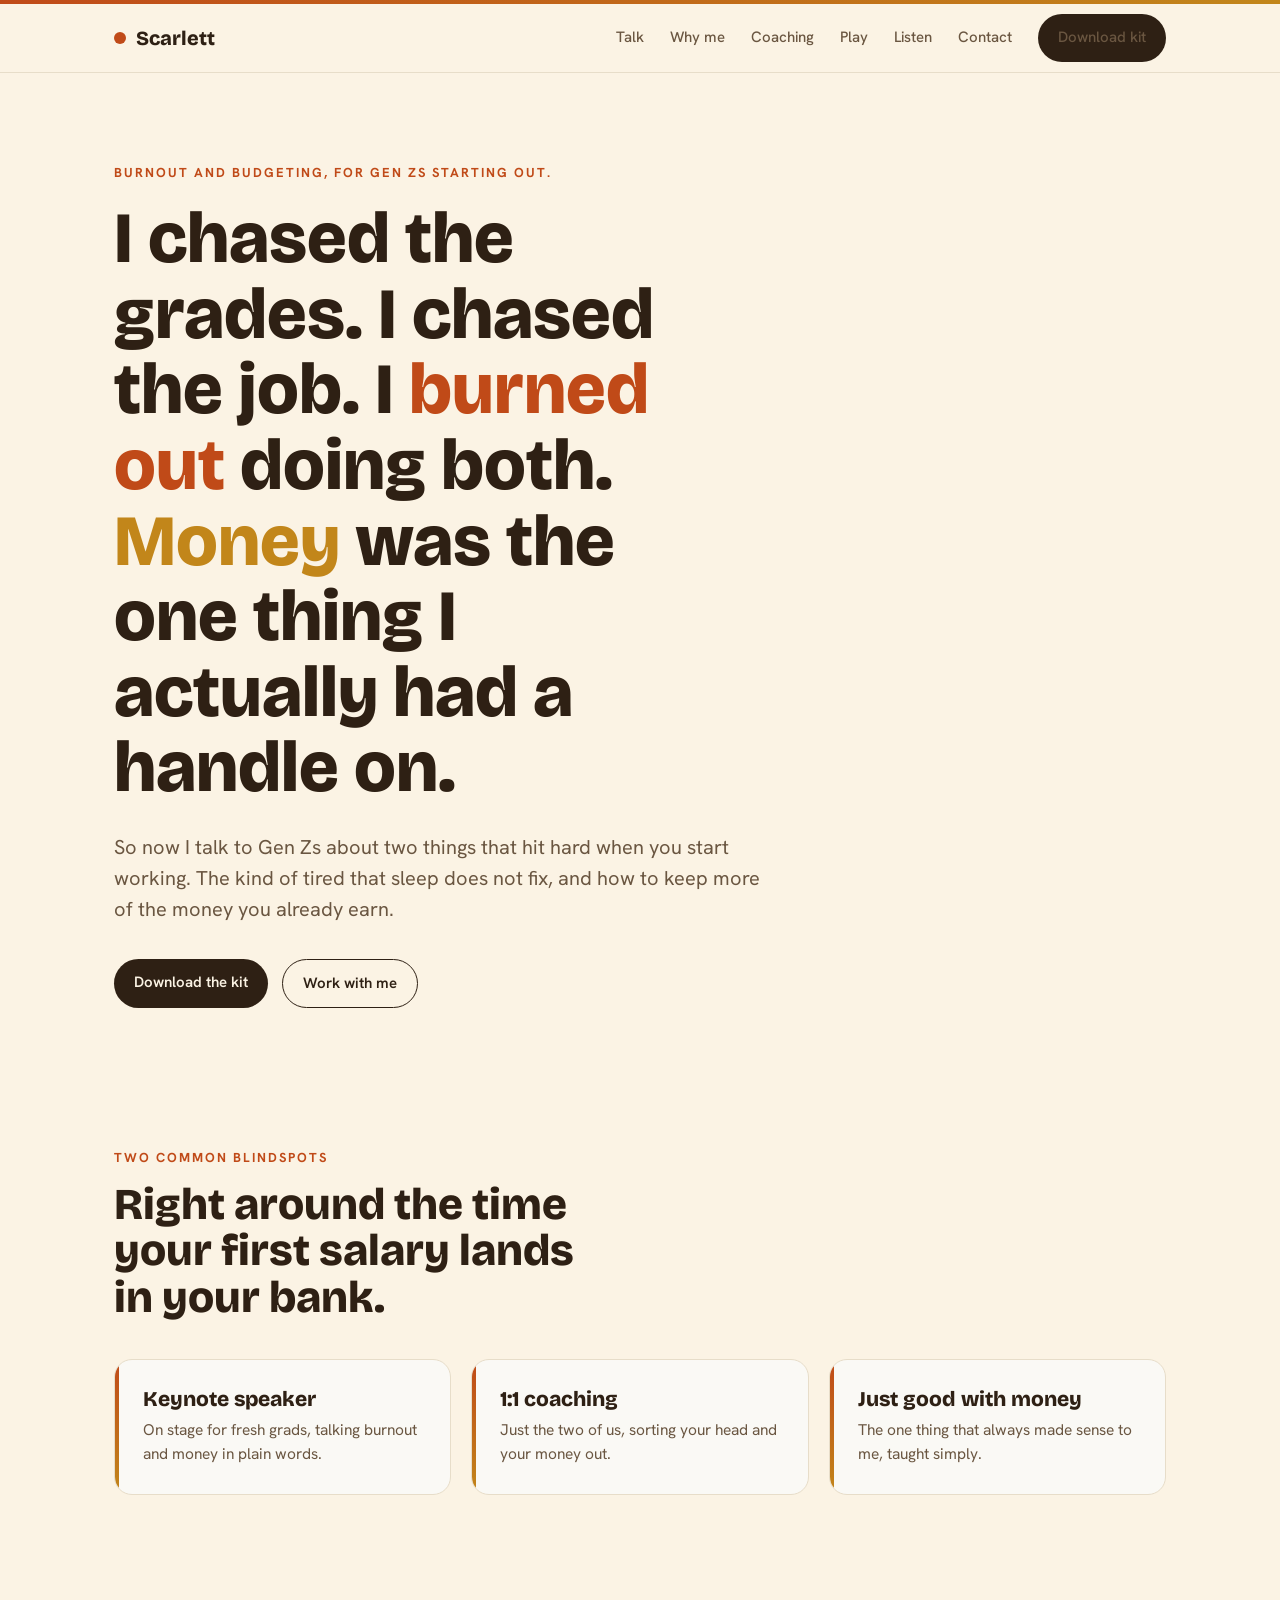
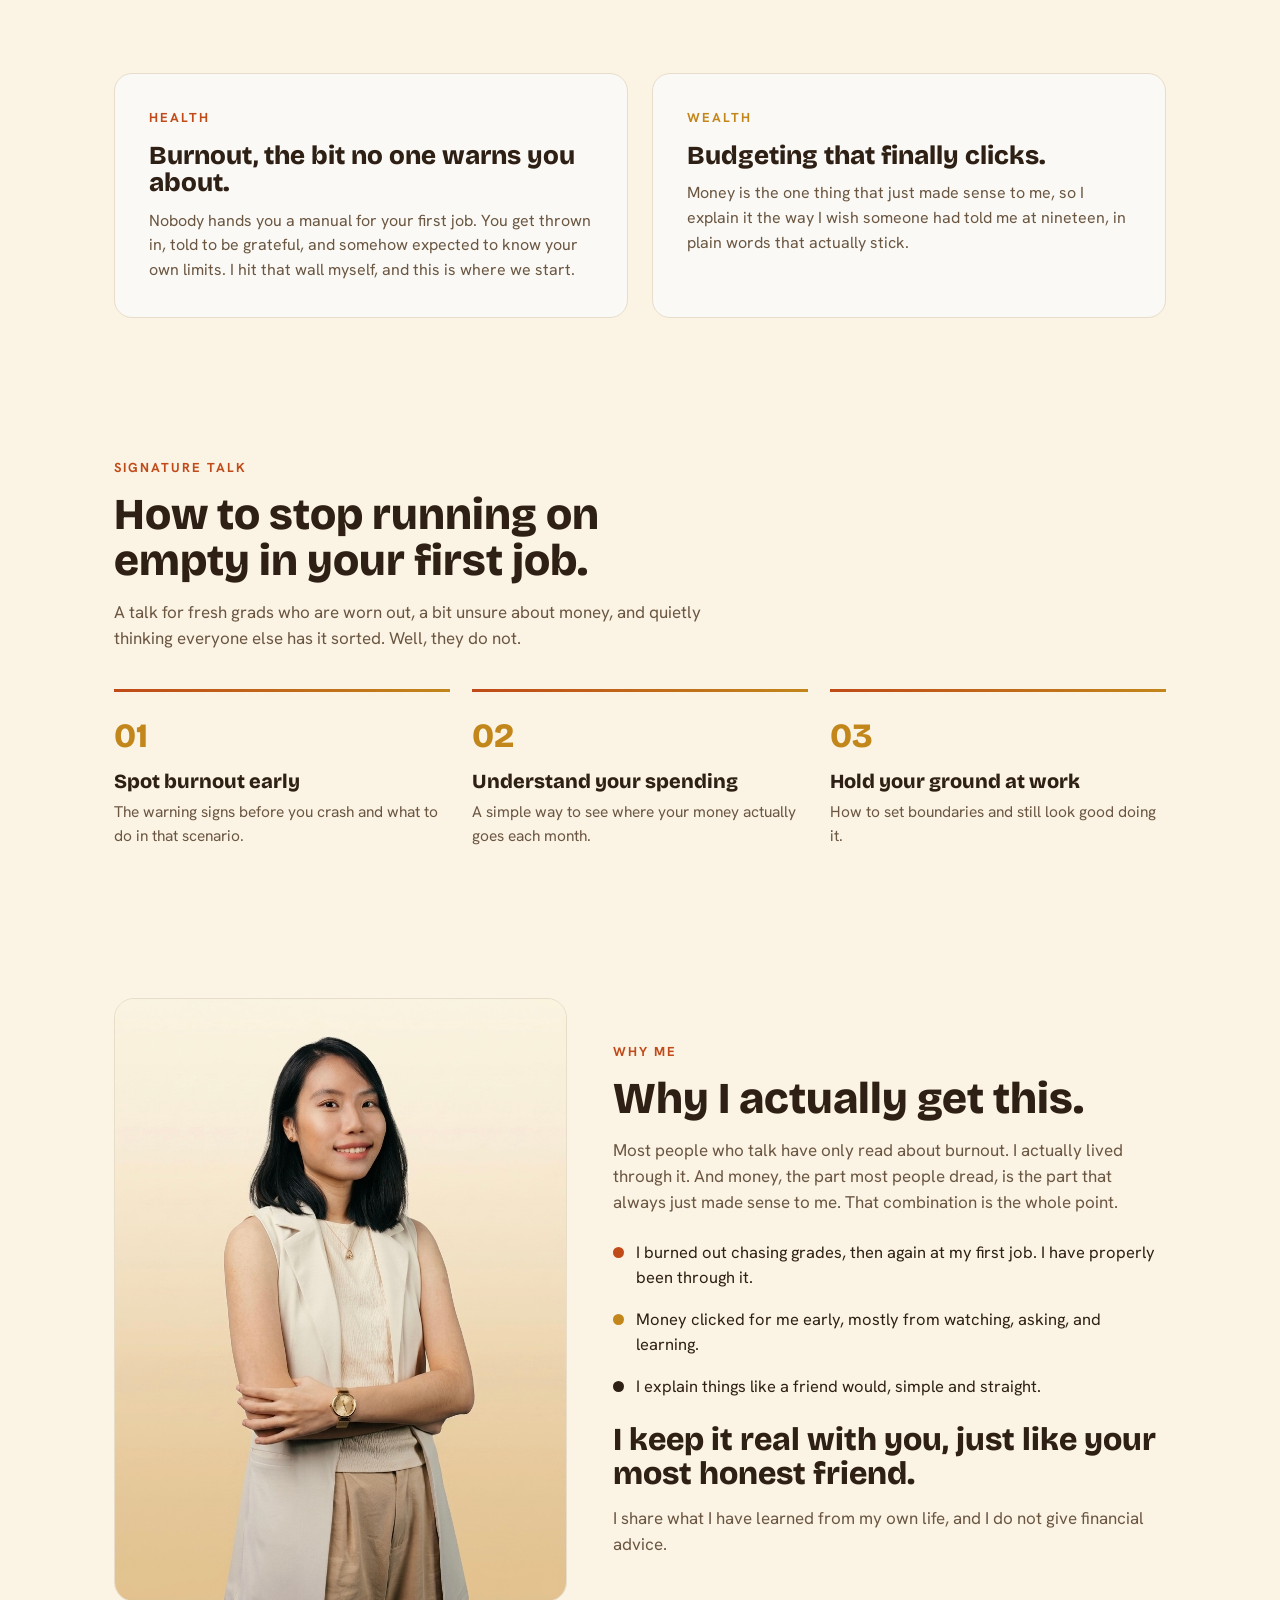
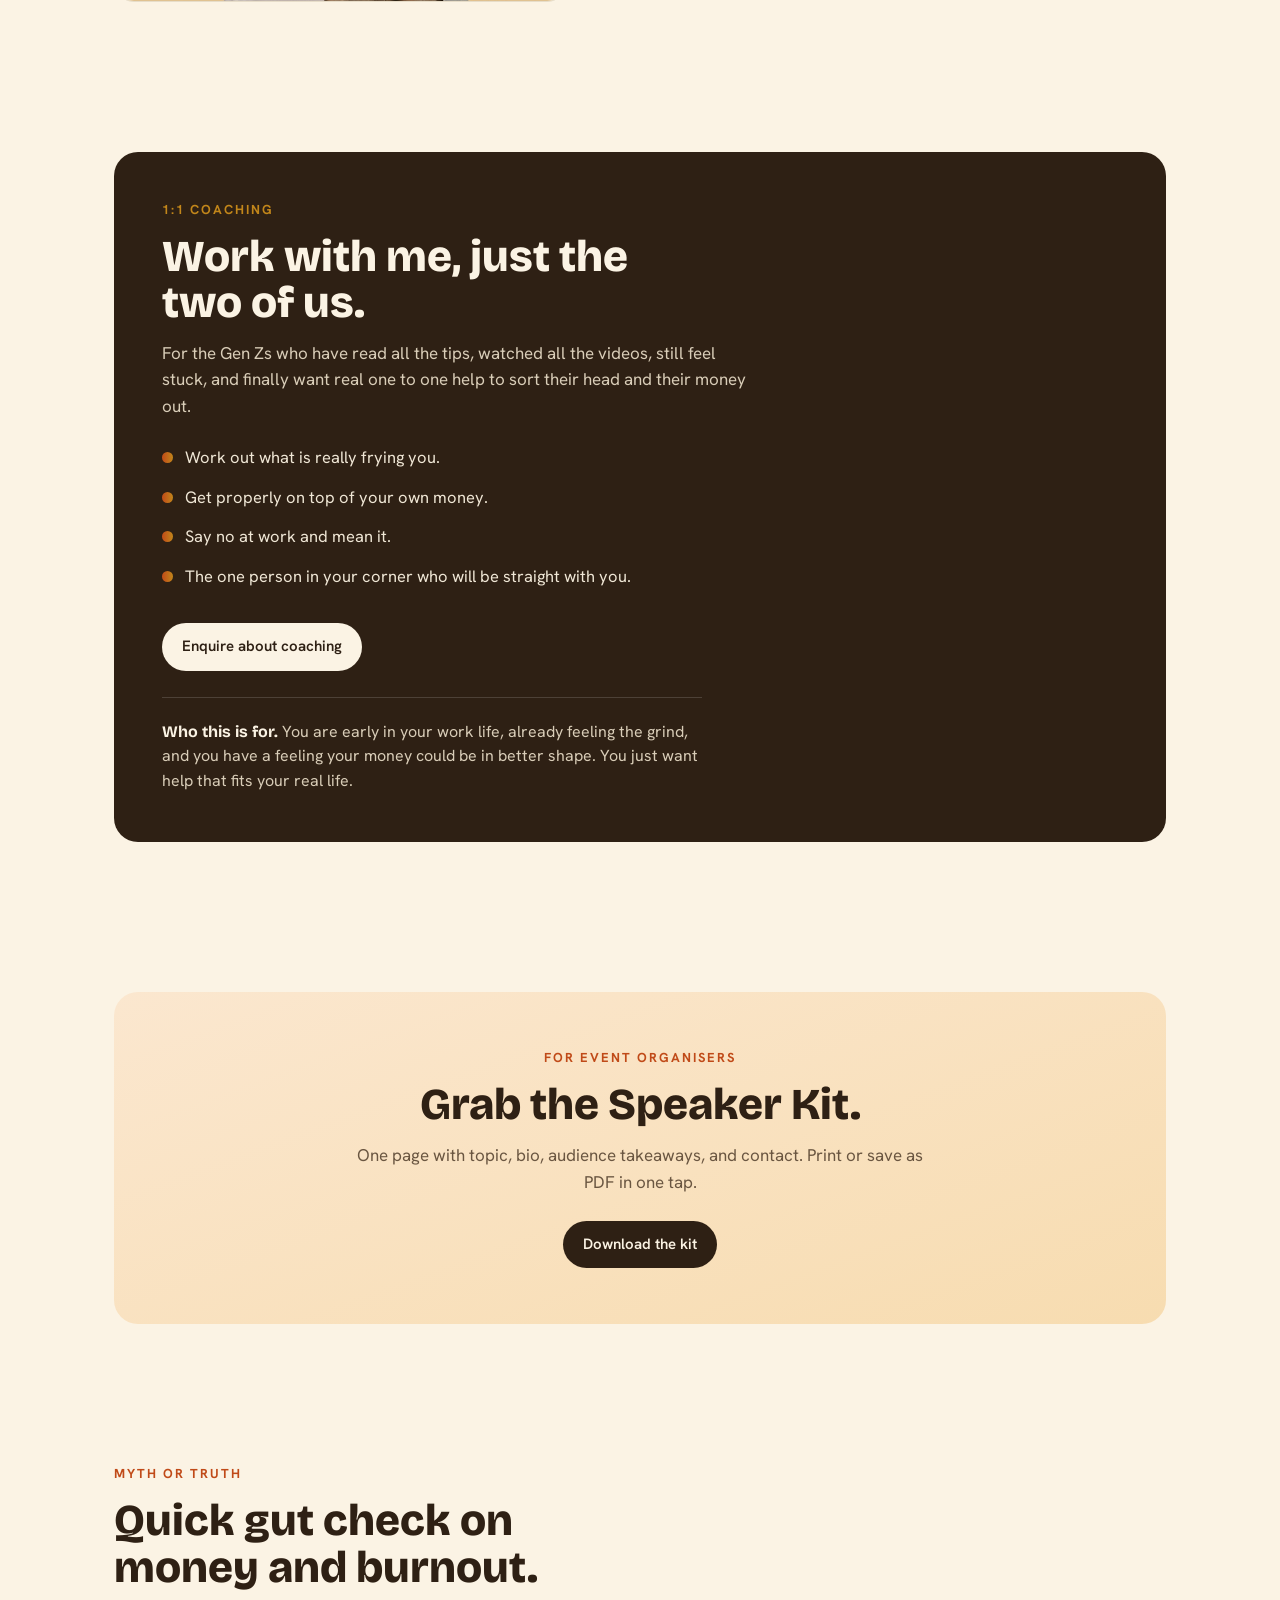
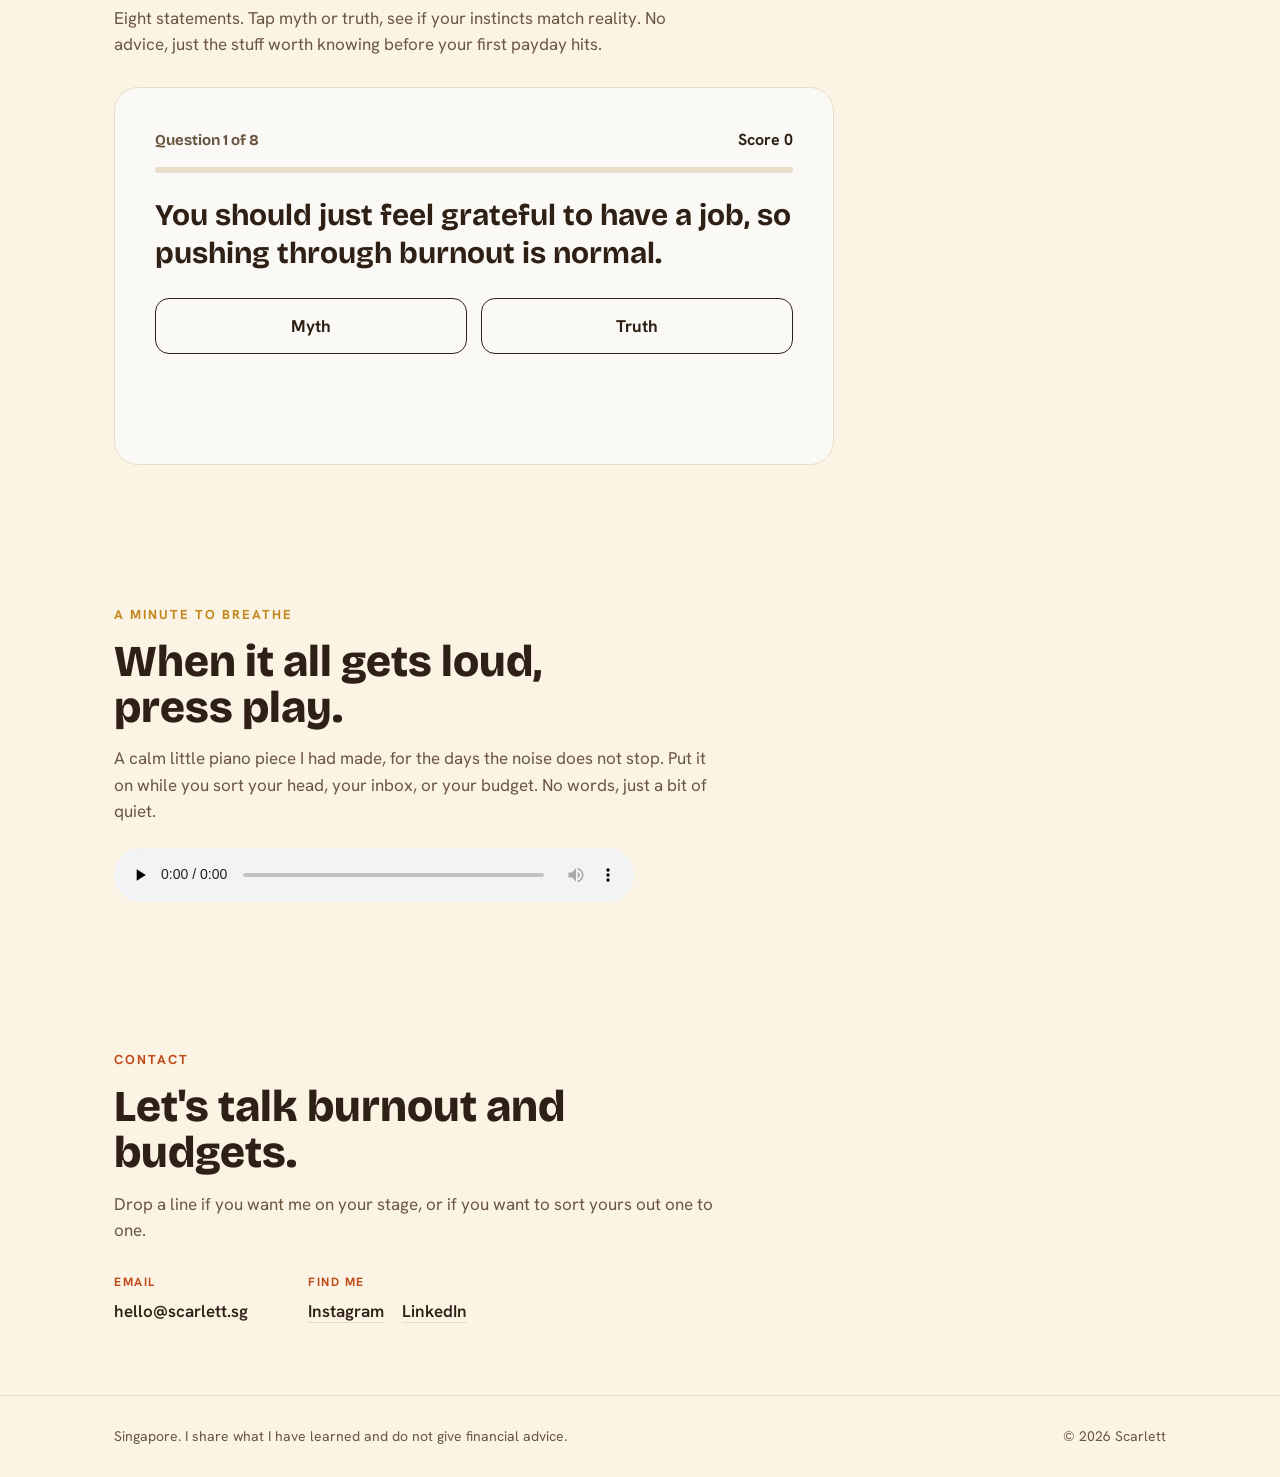
==== commit 9df0e252: "Add files via upload" ====
--- a/index.html
+++ b/index.html
@@ -1,72 +1,466 @@
 <!DOCTYPE html>
 <html lang="en">
 <head>
-<title>Scarlett, burnout and budgeting for Gen Z in Singapore</title>
 <meta charset="UTF-8">
 <meta name="viewport" content="width=device-width, initial-scale=1.0">
+<title>Scarlett, burnout and budgeting for Gen Z in Singapore</title>
 <link rel="preconnect" href="https://fonts.googleapis.com">
 <link rel="preconnect" href="https://fonts.gstatic.com" crossorigin>
 <link href="https://fonts.googleapis.com/css2?family=Bricolage+Grotesque:opsz,wght@12..96,600;12..96,700;12..96,800&family=Hanken+Grotesk:wght@400;500;600;700&display=swap" rel="stylesheet">
-<link rel="stylesheet" href="style.css">
+<style>
+  :root{
+    --cream:#fbf3e4;
+    --cream-2:#faf9f5;
+    --ink:#2e2014;
+    --muted:#6a5641;
+    --line:#e7ddc9;
+    --orange:#c04a18;
+    --gold:#c2861a;
+  }
+  *{box-sizing:border-box;margin:0;padding:0}
+  html{scroll-behavior:smooth}
+  body{
+    font-family:"Hanken Grotesk",ui-sans-serif,system-ui,sans-serif;
+    background:var(--cream);
+    color:var(--ink);
+    line-height:1.55;
+    -webkit-font-smoothing:antialiased;
+  }
+  h1,h2,h3,.display{font-family:"Bricolage Grotesque",ui-sans-serif,system-ui,sans-serif;font-weight:800;line-height:1.05}
+  .wrap{max-width:1100px;margin:0 auto;padding:0 24px}
+  .seam{height:4px;background:linear-gradient(90deg,var(--orange),var(--gold))}
+
+  /* nav */
+  header{position:sticky;top:0;z-index:50;background:rgba(251,243,228,.9);backdrop-filter:blur(8px);border-bottom:1px solid var(--line)}
+  nav{display:flex;align-items:center;justify-content:space-between;height:68px}
+  .brand{display:flex;align-items:center;gap:10px;font-family:"Bricolage Grotesque";font-weight:800;font-size:20px}
+  .dot{width:12px;height:12px;border-radius:50%;background:var(--orange)}
+  .navlinks{display:flex;align-items:center;gap:26px}
+  .navlinks a{color:var(--muted);text-decoration:none;font-size:15px;font-weight:500}
+  .navlinks a:hover{color:var(--ink)}
+  .btn{display:inline-block;background:var(--ink);color:var(--cream);text-decoration:none;font-weight:600;padding:12px 20px;border-radius:999px;font-size:15px;transition:transform .05s,opacity .2s;border:none;cursor:pointer}
+  .btn:hover{opacity:.9}
+  .btn:active{transform:translateY(1px)}
+  .btn.ghost{background:transparent;color:var(--ink);border:1.5px solid var(--ink)}
+  @media(max-width:760px){.navlinks .link{display:none}}
+
+  /* hero */
+  .hero{padding:90px 0 70px}
+  .eyebrow{color:var(--orange);font-weight:700;font-size:13px;letter-spacing:2px;text-transform:uppercase;margin-bottom:18px}
+  h1{font-size:clamp(40px,8vw,72px);max-width:14ch}
+  h1 .o{color:var(--orange)}
+  h1 .g{color:var(--gold)}
+  .hero p{font-size:clamp(17px,2.2vw,20px);color:var(--muted);max-width:60ch;margin-top:26px}
+  .hero .cta{margin-top:34px;display:flex;gap:14px;flex-wrap:wrap}
+
+  section{padding:70px 0}
+  .label{color:var(--orange);font-weight:700;font-size:13px;letter-spacing:2px;text-transform:uppercase;margin-bottom:14px}
+  .label.gold{color:var(--gold)}
+  h2{font-size:clamp(28px,4.5vw,44px);max-width:18ch}
+  .sub{color:var(--muted);font-size:17px;margin-top:14px;max-width:60ch}
+
+  /* work cards */
+  .cards{display:grid;grid-template-columns:repeat(3,1fr);gap:20px;margin-top:38px}
+  .card{background:var(--cream-2);border:1px solid var(--line);border-radius:18px;padding:28px;position:relative;overflow:hidden}
+  .card::before{content:"";position:absolute;left:0;top:0;height:100%;width:4px;background:linear-gradient(180deg,var(--orange),var(--gold))}
+  .card h3{font-size:21px;margin-bottom:8px}
+  .card p{color:var(--muted);font-size:15.5px}
+  @media(max-width:760px){.cards{grid-template-columns:1fr}}
+
+  /* two topic blocks */
+  .duo{display:grid;grid-template-columns:1fr 1fr;gap:24px;margin-top:38px}
+  .topic{background:var(--cream-2);border:1px solid var(--line);border-radius:18px;padding:34px}
+  .topic h3{font-size:26px;margin:10px 0 12px}
+  .topic p{color:var(--muted);font-size:16px}
+  @media(max-width:760px){.duo{grid-template-columns:1fr}}
+
+  /* signature talk steps */
+  .steps{display:grid;grid-template-columns:repeat(3,1fr);gap:22px;margin-top:38px}
+  .step{padding-top:18px;border-top:3px solid;border-image:linear-gradient(90deg,var(--orange),var(--gold)) 1}
+  .step .num{font-family:"Bricolage Grotesque";font-weight:800;font-size:34px;color:var(--gold)}
+  .step h3{font-size:20px;margin:8px 0 8px}
+  .step p{color:var(--muted);font-size:15.5px}
+  @media(max-width:760px){.steps{grid-template-columns:1fr}}
+
+  /* why me split */
+  .split{display:grid;grid-template-columns:0.9fr 1.1fr;gap:46px;align-items:center;margin-top:10px}
+  .portrait{aspect-ratio:3/4;border-radius:20px;background:linear-gradient(160deg,#f7e6cf,#f1d3a3);display:flex;align-items:center;justify-content:center;text-align:center;border:1px solid var(--line);overflow:hidden}
+  .portrait img{width:100%;height:100%;object-fit:cover;display:block}
+  .portrait .ph{color:var(--muted);font-weight:700;letter-spacing:1.5px;font-size:13px;text-transform:uppercase;line-height:1.8}
+  .why h3{font-size:clamp(24px,3.5vw,32px);margin:22px 0 0}
+  .bullets{list-style:none;margin:24px 0}
+  .bullets li{display:flex;gap:12px;align-items:flex-start;margin-bottom:16px;color:var(--ink);font-size:16.5px}
+  .bullets li::before{content:"";flex:0 0 11px;width:11px;height:11px;border-radius:50%;margin-top:7px}
+  .bullets li:nth-child(1)::before{background:var(--orange)}
+  .bullets li:nth-child(2)::before{background:var(--gold)}
+  .bullets li:nth-child(3)::before{background:var(--ink)}
+  @media(max-width:760px){.split{grid-template-columns:1fr;gap:28px}}
+
+  /* coaching */
+  .coach{background:var(--ink);color:var(--cream);border-radius:24px;padding:48px;margin-top:10px}
+  .coach .label{color:var(--gold)}
+  .coach h2{color:var(--cream)}
+  .coach .sub{color:#d9cdb8}
+  .coach .clist{list-style:none;margin:26px 0}
+  .coach .clist li{display:flex;gap:12px;align-items:flex-start;margin-bottom:14px;font-size:16.5px;color:#f0e7d6}
+  .coach .clist li::before{content:"";flex:0 0 11px;width:11px;height:11px;border-radius:50%;background:linear-gradient(90deg,var(--orange),var(--gold));margin-top:7px}
+  .coach .btn{background:var(--cream);color:var(--ink);margin-top:8px}
+  .who{margin-top:26px;padding-top:22px;border-top:1px solid rgba(255,255,255,.15);color:#d9cdb8;font-size:16px;max-width:60ch}
+  .who b{color:var(--cream);font-family:"Bricolage Grotesque"}
+  @media(max-width:620px){.coach{padding:32px 24px}}
+
+  /* speaker kit band */
+  .kit{text-align:center;background:linear-gradient(160deg,#fbe7cf,#f7dcb0);border-radius:24px;padding:56px 28px;margin-top:10px}
+  .kit h2{margin:8px auto 0;max-width:18ch}
+  .kit .sub{margin:14px auto 26px}
+
+  /* contact */
+  .contact h2{max-width:20ch}
+  .cinfo{display:flex;gap:60px;flex-wrap:wrap;margin-top:30px}
+  .cinfo .k{font-size:12px;letter-spacing:1.5px;text-transform:uppercase;color:var(--orange);font-weight:700;margin-bottom:6px}
+  .cinfo a,.cinfo span{color:var(--ink);text-decoration:none;font-size:17px;font-weight:600}
+  .cinfo .row a{margin-right:18px;border-bottom:1.5px solid var(--line)}
+
+  footer{border-top:1px solid var(--line);padding:30px 0;color:var(--muted);font-size:14px;display:flex;justify-content:space-between;flex-wrap:wrap;gap:12px}
+
+  /* game */
+  .game{background:var(--cream-2);border:1px solid var(--line);border-radius:24px;padding:40px;margin-top:30px;max-width:720px}
+  .game .top{display:flex;justify-content:space-between;align-items:baseline;flex-wrap:wrap;gap:10px;margin-bottom:8px}
+  .game .top .q{font-family:"Bricolage Grotesque";font-weight:700;font-size:15px;color:var(--muted)}
+  .game .top .score{font-weight:700;color:var(--ink)}
+  .game .bar{height:6px;background:var(--line);border-radius:999px;overflow:hidden;margin:14px 0 24px}
+  .game .bar span{display:block;height:100%;width:0;background:linear-gradient(90deg,var(--orange),var(--gold));transition:width .4s ease}
+  .statement{font-family:"Bricolage Grotesque";font-weight:700;font-size:clamp(22px,3.4vw,30px);line-height:1.25;min-height:2.2em}
+  .choices{display:flex;gap:14px;margin-top:26px;flex-wrap:wrap}
+  .choices button{flex:1;min-width:130px;font-family:"Hanken Grotesk";font-weight:700;font-size:17px;padding:16px;border-radius:14px;border:1.5px solid var(--ink);background:transparent;color:var(--ink);cursor:pointer;transition:transform .05s,background .15s,color .15s,opacity .15s}
+  .choices button:hover{background:var(--ink);color:var(--cream)}
+  .choices button:active{transform:translateY(1px)}
+  .choices button:disabled{cursor:default;opacity:.55}
+  .choices button.right{background:#1f7a44;border-color:#1f7a44;color:#fff;opacity:1}
+  .choices button.wrong{background:var(--orange);border-color:var(--orange);color:#fff;opacity:1}
+  .feedback{margin-top:20px;font-size:16.5px;color:var(--muted);min-height:3em;line-height:1.5}
+  .feedback b{color:var(--ink);font-family:"Bricolage Grotesque"}
+  .game .next{margin-top:18px;display:inline-block;background:var(--ink);color:var(--cream);border:none;border-radius:999px;padding:13px 24px;font-weight:600;font-size:15px;cursor:pointer}
+  .game .next:hover{opacity:.9}
+  .game .end{text-align:center;padding:14px 0}
+  .game .end h3{font-family:"Bricolage Grotesque";font-size:30px;margin-bottom:8px}
+  .game .end p{color:var(--muted);margin-bottom:20px}
+  @media(max-width:560px){.game{padding:28px 22px}}
+
+  /* fade up on scroll */
+  .reveal{opacity:0;transform:translateY(22px);transition:opacity .7s ease,transform .7s ease}
+  .reveal.in{opacity:1;transform:none}
+  @media(prefers-reduced-motion:reduce){.reveal{opacity:1;transform:none;transition:none}}
+</style>
 </head>
 <body>
 <div class="seam"></div>
-<header><div class="wrap"><nav>
-  <a class="brand" href="index.html"><span class="dot"></span>Scarlett</a>
-  <button class="menu-btn" id="menuBtn" aria-expanded="false" aria-controls="navlinks">Menu</button>
-  <div class="navlinks" id="navlinks">
-    <a href="index.html" aria-current="page">Home</a>
-    <a href="talks.html">Talks</a>
-    <a href="coaching.html">Coaching</a>
-    <a href="play.html">Play</a>
-    <a href="contact.html">Contact</a>
-    <a class="btn" href="talks.html#kit">Speaker kit</a>
+<header>
+  <div class="wrap">
+    <nav>
+      <div class="brand"><span class="dot"></span>Scarlett</div>
+      <div class="navlinks">
+        <a class="link" href="#talk">Talk</a>
+        <a class="link" href="#why">Why me</a>
+        <a class="link" href="#coaching">Coaching</a>
+        <a class="link" href="#play">Play</a>
+        <a class="link" href="#listen">Listen</a>
+        <a class="link" href="#contact">Contact</a>
+        <a class="btn" href="#kit">Download kit</a>
+      </div>
+    </nav>
   </div>
-</nav></div></header>
+</header>
+
 <main>
-<section class="hero"><div class="wrap reveal">
-  <div class="eyebrow">Burnout and budgeting, for Gen Zs starting out</div>
-  <h1>I chased the grades. I chased the job. I <span class="o">burned out</span> doing both. <span class="g">Money</span> was the one thing I actually had a handle on.</h1>
-  <p>So now I talk to Gen Zs about two things that hit hard when you start working. The kind of tired that sleep does not fix, and how to keep more of the money you already earn.</p>
-  <div class="cta"><a class="btn" href="talks.html">See the talk</a><a class="btn ghost" href="coaching.html">Work with me</a></div>
-</div></section>
-
-<section><div class="wrap">
-  <div class="reveal"><div class="label">Two common blindspots</div>
-  <h2>Right around the time your first salary lands in your bank.</h2></div>
-  <div class="cards">
-    <div class="card reveal"><h3>Keynote speaker</h3><p>On stage for fresh grads, talking burnout and money in plain words.</p><a href="talks.html">The signature talk &rarr;</a></div>
-    <div class="card reveal"><h3>1:1 coaching</h3><p>Just the two of us, sorting your head and your money out.</p><a href="coaching.html">How coaching works &rarr;</a></div>
-    <div class="card reveal"><h3>Test your instincts</h3><p>Eight myth or truth statements on money and burnout. See how you score.</p><a href="play.html">Play the quiz &rarr;</a></div>
+  <!-- HERO -->
+  <section class="hero">
+    <div class="wrap reveal">
+      <div class="eyebrow">Burnout and Budgeting, for Gen Zs starting out.</div>
+      <h1>I chased the grades. I chased the job. I <span class="o">burned out</span> doing both. <span class="g">Money</span> was the one thing I actually had a handle on.</h1>
+      <p>So now I talk to Gen Zs about two things that hit hard when you start working. The kind of tired that sleep does not fix, and how to keep more of the money you already earn.</p>
+      <div class="cta">
+        <a class="btn" href="#kit">Download the kit</a>
+        <a class="btn ghost" href="#coaching">Work with me</a>
+      </div>
+    </div>
+  </section>
+
+  <!-- WORK WITH ME -->
+  <section id="talk">
+    <div class="wrap">
+      <div class="reveal">
+        <div class="label">Two common blindspots</div>
+        <h2>Right around the time your first salary lands in your bank.</h2>
+      </div>
+      <div class="cards">
+        <div class="card reveal"><h3>Keynote speaker</h3><p>On stage for fresh grads, talking burnout and money in plain words.</p></div>
+        <div class="card reveal"><h3>1:1 coaching</h3><p>Just the two of us, sorting your head and your money out.</p></div>
+        <div class="card reveal"><h3>Just good with money</h3><p>The one thing that always made sense to me, taught simply.</p></div>
+      </div>
+    </div>
+  </section>
+
+  <!-- HEALTH / WEALTH -->
+  <section>
+    <div class="wrap">
+      <div class="duo">
+        <div class="topic reveal">
+          <div class="label">Health</div>
+          <h3>Burnout, the bit no one warns you about.</h3>
+          <p>Nobody hands you a manual for your first job. You get thrown in, told to be grateful, and somehow expected to know your own limits. I hit that wall myself, and this is where we start.</p>
+        </div>
+        <div class="topic reveal">
+          <div class="label gold">Wealth</div>
+          <h3>Budgeting that finally clicks.</h3>
+          <p>Money is the one thing that just made sense to me, so I explain it the way I wish someone had told me at nineteen, in plain words that actually stick.</p>
+        </div>
+      </div>
+    </div>
+  </section>
+
+  <!-- SIGNATURE TALK -->
+  <section>
+    <div class="wrap">
+      <div class="reveal">
+        <div class="label">Signature talk</div>
+        <h2>How to stop running on empty in your first job.</h2>
+        <p class="sub">A talk for fresh grads who are worn out, a bit unsure about money, and quietly thinking everyone else has it sorted. Well, they do not.</p>
+      </div>
+      <div class="steps">
+        <div class="step reveal"><div class="num">01</div><h3>Spot burnout early</h3><p>The warning signs before you crash and what to do in that scenario.</p></div>
+        <div class="step reveal"><div class="num">02</div><h3>Understand your spending</h3><p>A simple way to see where your money actually goes each month.</p></div>
+        <div class="step reveal"><div class="num">03</div><h3>Hold your ground at work</h3><p>How to set boundaries and still look good doing it.</p></div>
+      </div>
+    </div>
+  </section>
+
+  <!-- WHY ME -->
+  <section id="why">
+    <div class="wrap">
+      <div class="split">
+        <div class="portrait reveal">
+          <img src="IMG_0988.jpeg" alt="Scarlett" onerror="if(!this.dataset.fb){this.dataset.fb=1;this.src='Scanita photo.jpg';}else{this.style.display='none';this.nextElementSibling.style.display='block';}">
+          <div class="ph" style="display:none">Portrait placeholder<br>replace with your photo</div>
+        </div>
+        <div class="why reveal">
+          <div class="label">Why me</div>
+          <h2>Why I actually get this.</h2>
+          <p class="sub">Most people who talk have only read about burnout. I actually lived through it. And money, the part most people dread, is the part that always just made sense to me. That combination is the whole point.</p>
+          <ul class="bullets">
+            <li>I burned out chasing grades, then again at my first job. I have properly been through it.</li>
+            <li>Money clicked for me early, mostly from watching, asking, and learning.</li>
+            <li>I explain things like a friend would, simple and straight.</li>
+          </ul>
+          <h3>I keep it real with you, just like your most honest friend.</h3>
+          <p class="sub">I share what I have learned from my own life, and I do not give financial advice.</p>
+        </div>
+      </div>
+    </div>
+  </section>
+
+  <!-- COACHING -->
+  <section id="coaching">
+    <div class="wrap">
+      <div class="coach reveal">
+        <div class="label">1:1 coaching</div>
+        <h2>Work with me, just the two of us.</h2>
+        <p class="sub">For the Gen Zs who have read all the tips, watched all the videos, still feel stuck, and finally want real one to one help to sort their head and their money out.</p>
+        <ul class="clist">
+          <li>Work out what is really frying you.</li>
+          <li>Get properly on top of your own money.</li>
+          <li>Say no at work and mean it.</li>
+          <li>The one person in your corner who will be straight with you.</li>
+        </ul>
+        <a class="btn" href="#contact">Enquire about coaching</a>
+        <div class="who"><b>Who this is for.</b> You are early in your work life, already feeling the grind, and you have a feeling your money could be in better shape. You just want help that fits your real life.</div>
+      </div>
+    </div>
+  </section>
+
+  <!-- SPEAKER KIT -->
+  <section id="kit">
+    <div class="wrap">
+      <div class="kit reveal">
+        <div class="label">For event organisers</div>
+        <h2>Grab the Speaker Kit.</h2>
+        <p class="sub">One page with topic, bio, audience takeaways, and contact. Print or save as PDF in one tap.</p>
+        <a class="btn" href="#contact">Download the kit</a>
+      </div>
+    </div>
+  </section>
+
+  <!-- PLAY: Myth or Truth -->
+  <section id="play">
+    <div class="wrap">
+      <div class="reveal">
+        <div class="label">Myth or truth</div>
+        <h2>Quick gut check on money and burnout.</h2>
+        <p class="sub">Eight statements. Tap myth or truth, see if your instincts match reality. No advice, just the stuff worth knowing before your first payday hits.</p>
+      </div>
+      <div class="game reveal" id="game">
+        <div class="top">
+          <span class="q" id="qcount">Question 1 of 8</span>
+          <span class="score">Score <b id="score">0</b></span>
+        </div>
+        <div class="bar"><span id="bar"></span></div>
+        <div id="play-area">
+          <div class="statement" id="statement"></div>
+          <div class="choices">
+            <button id="bMyth" type="button">Myth</button>
+            <button id="bTruth" type="button">Truth</button>
+          </div>
+          <div class="feedback" id="feedback"></div>
+          <button class="next" id="nextBtn" type="button" style="display:none">Next</button>
+        </div>
+        <div class="end" id="end" style="display:none">
+          <h3 id="endTitle"></h3>
+          <p id="endMsg"></p>
+          <button class="next" id="restartBtn" type="button">Play again</button>
+        </div>
+      </div>
+    </div>
+  </section>
+
+
+  <!-- LISTEN -->
+  <section id="listen">
+    <div class="wrap reveal">
+      <div class="label gold">A minute to breathe</div>
+      <h2>When it all gets loud, press play.</h2>
+      <p class="sub">A calm little piano piece I had made, for the days the noise does not stop. Put it on while you sort your head, your inbox, or your budget. No words, just a bit of quiet.</p>
+      <audio controls preload="none" style="width:100%;max-width:520px;margin-top:24px">
+        <source src="clear-morning.mp3" type="audio/mpeg">
+        Your browser does not support the audio player.
+      </audio>
+    </div>
+  </section>
+
+  <!-- CONTACT -->
+  <section id="contact" class="contact">
+    <div class="wrap reveal">
+      <div class="label">Contact</div>
+      <h2>Let's talk burnout and budgets.</h2>
+      <p class="sub">Drop a line if you want me on your stage, or if you want to sort yours out one to one.</p>
+      <div class="cinfo">
+        <div>
+          <div class="k">Email</div>
+          <a href="mailto:hello@scarlett.sg">hello@scarlett.sg</a>
+        </div>
+        <div>
+          <div class="k">Find me</div>
+          <div class="row"><a href="https://instagram.com/" target="_blank" rel="noopener">Instagram</a><a href="https://linkedin.com/" target="_blank" rel="noopener">LinkedIn</a></div>
+        </div>
+      </div>
+    </div>
+  </section>
+</main>
+
+<footer>
+  <div class="wrap" style="display:flex;justify-content:space-between;width:100%;flex-wrap:wrap;gap:10px">
+    <span>Singapore. I share what I have learned and do not give financial advice.</span>
+    <span>© <span id="year"></span> Scarlett</span>
   </div>
-</div></section>
-
-<section><div class="wrap"><div class="duo">
-  <div class="topic reveal"><div class="label">Health</div><h3>Burnout, the bit no one warns you about.</h3><p>Nobody hands you a manual for your first job. You get thrown in, told to be grateful, and somehow expected to know your own limits. I hit that wall myself, and this is where we start.</p></div>
-  <div class="topic reveal"><div class="label gold">Wealth</div><h3>Budgeting that finally clicks.</h3><p>Money is the one thing that just made sense to me, so I explain it the way I wish someone had told me at nineteen, in plain words that actually stick.</p></div>
-</div></div></section>
-
-<section><div class="wrap"><div class="split">
-  <div class="portrait reveal"><img src="IMG_0988.jpeg" alt="Scarlett" onerror="if(!this.dataset.fb){this.dataset.fb=1;this.src='Scanita photo.jpg';}else{this.style.display='none';}"></div>
-  <div class="reveal">
-    <div class="label">Why me</div>
-    <h2>Why I actually get this.</h2>
-    <p class="sub">Most people who talk have only read about burnout. I actually lived through it. And money, the part most people dread, is the part that always just made sense to me. That combination is the whole point.</p>
-    <ul class="bullets">
-      <li>I burned out chasing grades, then again at my first job. I have properly been through it.</li>
-      <li>Money clicked for me early, mostly from watching, asking, and learning.</li>
-      <li>I explain things like a friend would, simple and straight.</li>
-    </ul>
-    <p class="sub">I keep it real with you, just like your most honest friend. I share what I have learned from my own life, and I do not give financial advice.</p>
-    <div class="cta"><a class="btn" href="contact.html">Get in touch</a></div>
-  </div>
-</div></div></section>
-</main>
-<footer><div class="wrap">
-  <span>Singapore. I share what I have learned and do not give financial advice.</span>
-  <span>&copy; <span id="year"></span> Scarlett</span>
-</div></footer>
-<script src="main.js"></script>
-
+</footer>
+
+<script>
+  document.getElementById('year').textContent = new Date().getFullYear();
+  // fade-up on scroll
+  var io = new IntersectionObserver(function(entries){
+    entries.forEach(function(e){ if(e.isIntersecting){ e.target.classList.add('in'); io.unobserve(e.target); } });
+  }, {threshold:0.12});
+  document.querySelectorAll('.reveal').forEach(function(el){ io.observe(el); });
+
+  // ---- Myth or Truth game ----
+  (function(){
+    var Q = [
+      {t:"You should just feel grateful to have a job, so pushing through burnout is normal.", a:false, e:"Burnout is a warning light, not a badge. Gratitude and protecting your limits are not opposites."},
+      {t:"Paying yourself first, saving a bit the moment you get paid, makes saving far easier.", a:true, e:"Saving before you spend beats relying on whatever is left over, which is usually nothing."},
+      {t:"Budgeting means you can never spend money on fun.", a:false, e:"A budget just tells your money where to go. Fun gets a line too, on purpose."},
+      {t:"Burnout is just being tired, and one good weekend fixes it.", a:false, e:"It runs deeper than tired. Real burnout rarely resets from a single lie-in."},
+      {t:"Small monthly subscriptions can quietly add up to a real leak in your budget.", a:true, e:"Five dollars here and there compounds. The little stuff is where the money hides."},
+      {t:"Checking your bank balance often makes you worse with money.", a:false, e:"Awareness is step one. Avoiding the number is the actual enemy, not facing it."},
+      {t:"Saying no at work will always get you fired.", a:false, e:"Boundaries set clearly and calmly tend to build respect, not pink slips."},
+      {t:"You need a big salary before budgeting is even worth doing.", a:false, e:"Myth. Habits matter more than income size. Small earners who budget often outpace big earners who do not."}
+    ];
+
+    var i=0, score=0, answered=false;
+    var elState=document.getElementById('statement'),
+        elQ=document.getElementById('qcount'),
+        elScore=document.getElementById('score'),
+        elBar=document.getElementById('bar'),
+        elFb=document.getElementById('feedback'),
+        bMyth=document.getElementById('bMyth'),
+        bTruth=document.getElementById('bTruth'),
+        bNext=document.getElementById('nextBtn'),
+        bRestart=document.getElementById('restartBtn'),
+        playArea=document.getElementById('play-area'),
+        endBox=document.getElementById('end'),
+        endTitle=document.getElementById('endTitle'),
+        endMsg=document.getElementById('endMsg');
+
+    if(!elState) return;
+
+    function load(){
+      answered=false;
+      var q=Q[i];
+      elState.textContent=q.t;
+      elQ.textContent="Question "+(i+1)+" of "+Q.length;
+      elBar.style.width=((i)/Q.length*100)+"%";
+      elFb.textContent="";
+      bNext.style.display="none";
+      [bMyth,bTruth].forEach(function(b){ b.disabled=false; b.className=""; });
+    }
+
+    function answer(choice){ // choice: false=myth, true=truth
+      if(answered) return;
+      answered=true;
+      var q=Q[i];
+      var correct = (choice===q.a);
+      if(correct) score++;
+      elScore.textContent=score;
+      bMyth.disabled=true; bTruth.disabled=true;
+      var picked = choice? bTruth : bMyth;
+      var rightBtn = q.a? bTruth : bMyth;
+      rightBtn.className="right";
+      if(!correct) picked.className="wrong";
+      elBar.style.width=((i+1)/Q.length*100)+"%";
+      elFb.innerHTML="<b>"+(correct?"Spot on.":"Not quite.")+"</b> "+q.e;
+      bNext.textContent = (i===Q.length-1)? "See result" : "Next";
+      bNext.style.display="inline-block";
+    }
+
+    function next(){
+      if(i<Q.length-1){ i++; load(); }
+      else { finish(); }
+    }
+
+    function finish(){
+      playArea.style.display="none";
+      endBox.style.display="block";
+      var msg;
+      if(score===Q.length) msg="Flawless. Your instincts are sorted.";
+      else if(score>=6) msg="Strong. You see through most of the noise.";
+      else if(score>=4) msg="Decent start. A few myths still got you.";
+      else msg="Plenty to unlearn, and that is the whole point.";
+      endTitle.textContent="You scored "+score+" / "+Q.length;
+      endMsg.textContent=msg;
+    }
+
+    function restart(){
+      i=0; score=0; answered=false;
+      elScore.textContent=0;
+      endBox.style.display="none";
+      playArea.style.display="block";
+      load();
+    }
+
+    bMyth.addEventListener('click', function(){ answer(false); });
+    bTruth.addEventListener('click', function(){ answer(true); });
+    bNext.addEventListener('click', next);
+    bRestart.addEventListener('click', restart);
+    load();
+  })();
+</script>
 </body>
-</html>+</html>
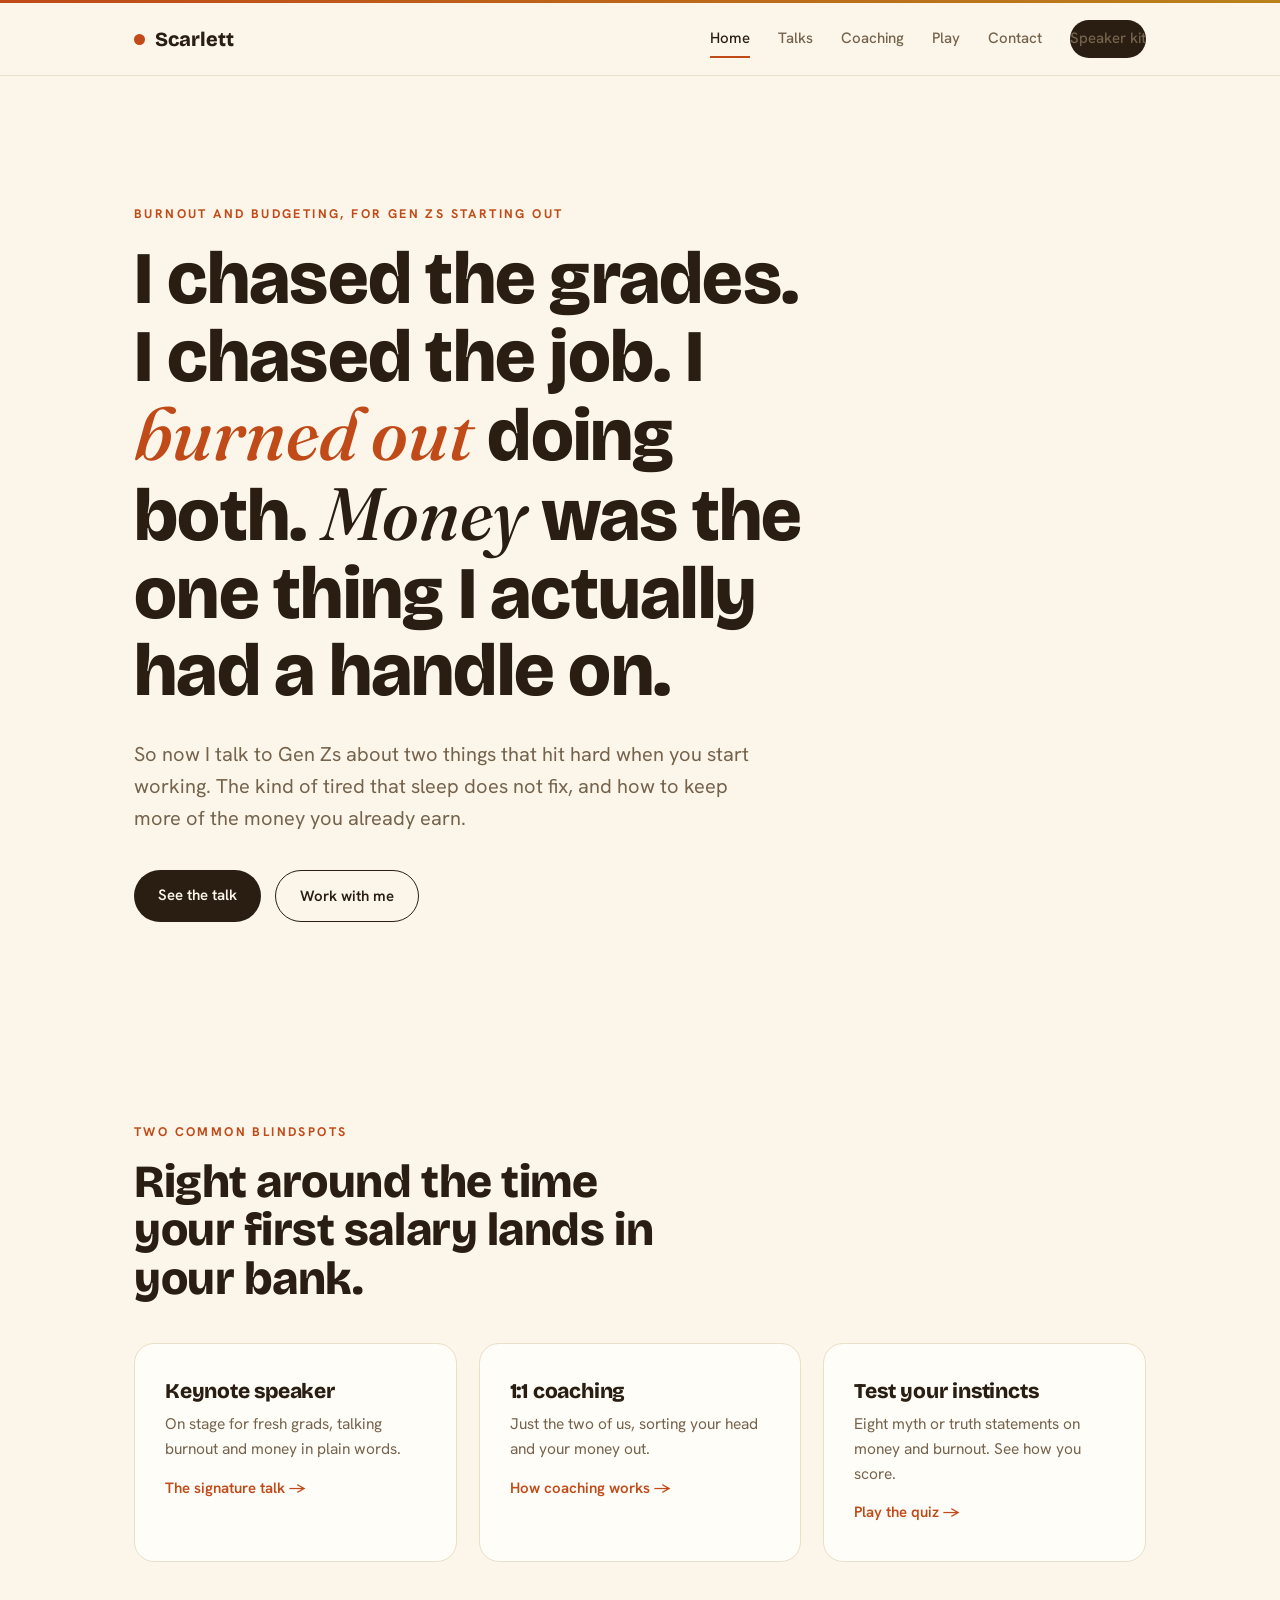
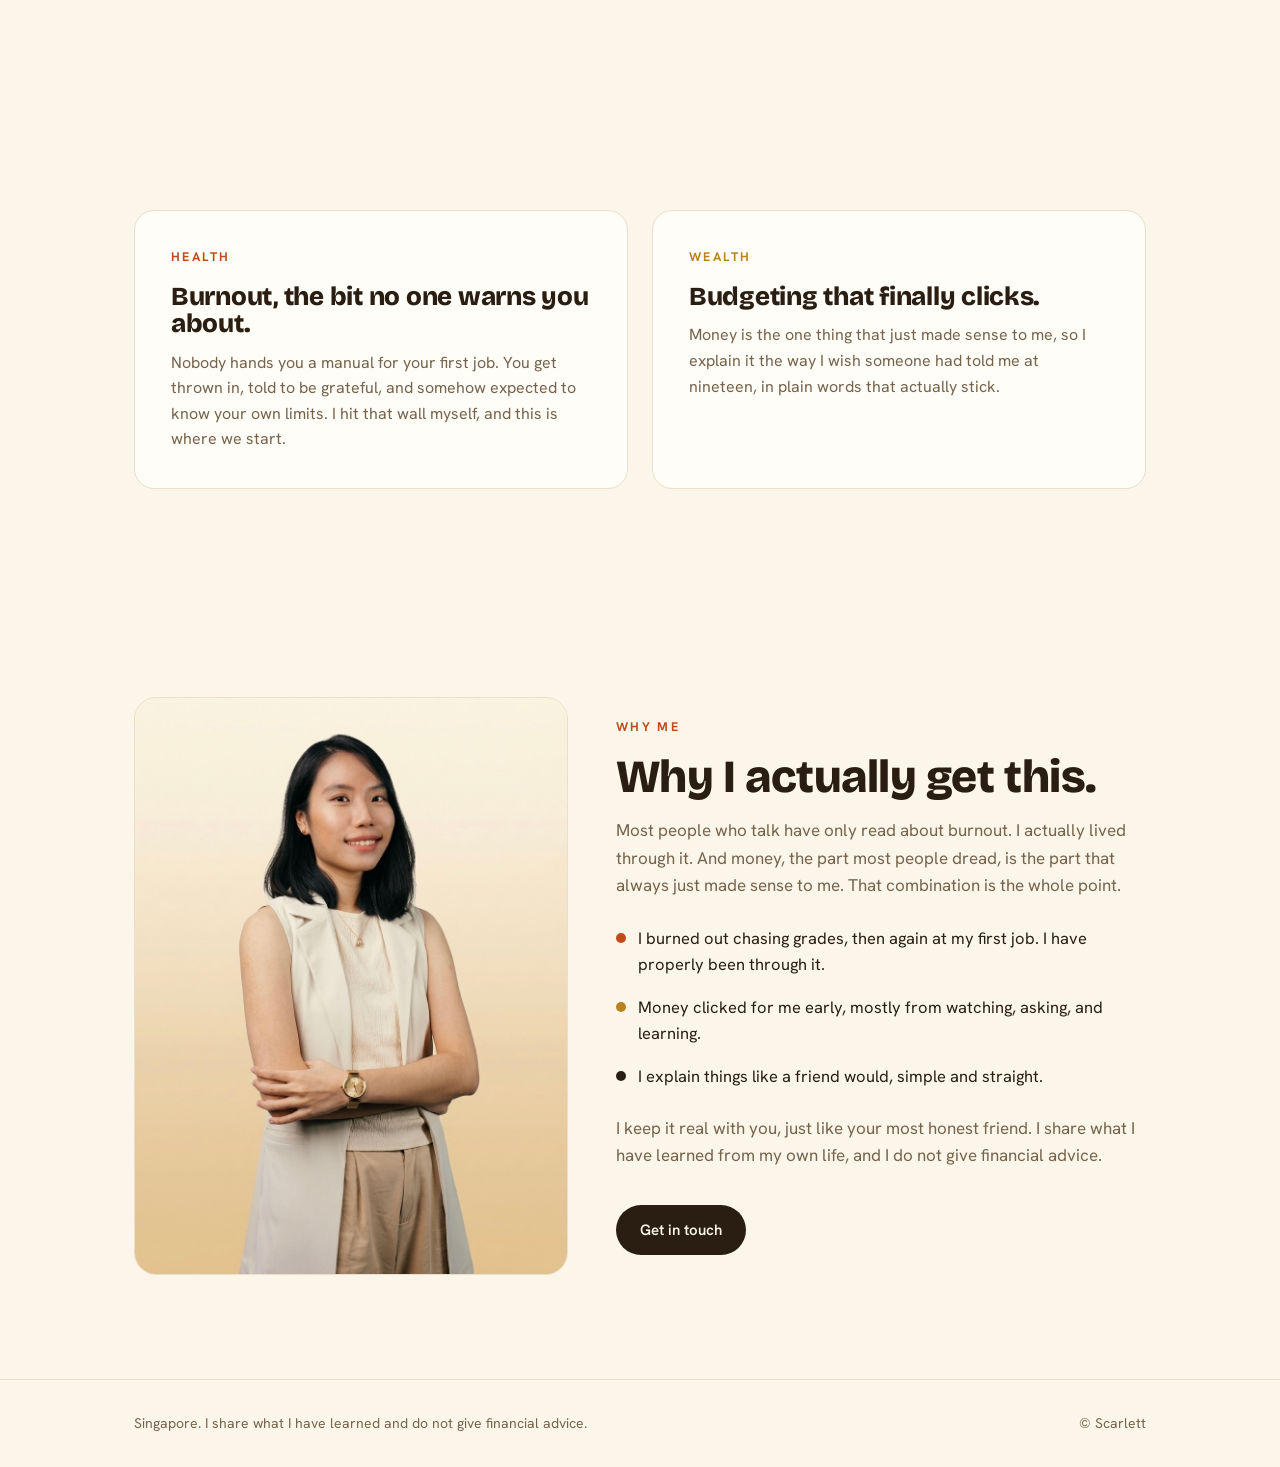
==== commit 7be5c5f3: "Add files via upload" ====
--- a/index.html
+++ b/index.html
@@ -1,466 +1,72 @@
 <!DOCTYPE html>
 <html lang="en">
 <head>
+<title>Scarlett, burnout and budgeting for Gen Z in Singapore</title>
 <meta charset="UTF-8">
 <meta name="viewport" content="width=device-width, initial-scale=1.0">
-<title>Scarlett, burnout and budgeting for Gen Z in Singapore</title>
 <link rel="preconnect" href="https://fonts.googleapis.com">
 <link rel="preconnect" href="https://fonts.gstatic.com" crossorigin>
-<link href="https://fonts.googleapis.com/css2?family=Bricolage+Grotesque:opsz,wght@12..96,600;12..96,700;12..96,800&family=Hanken+Grotesk:wght@400;500;600;700&display=swap" rel="stylesheet">
-<style>
-  :root{
-    --cream:#fbf3e4;
-    --cream-2:#faf9f5;
-    --ink:#2e2014;
-    --muted:#6a5641;
-    --line:#e7ddc9;
-    --orange:#c04a18;
-    --gold:#c2861a;
-  }
-  *{box-sizing:border-box;margin:0;padding:0}
-  html{scroll-behavior:smooth}
-  body{
-    font-family:"Hanken Grotesk",ui-sans-serif,system-ui,sans-serif;
-    background:var(--cream);
-    color:var(--ink);
-    line-height:1.55;
-    -webkit-font-smoothing:antialiased;
-  }
-  h1,h2,h3,.display{font-family:"Bricolage Grotesque",ui-sans-serif,system-ui,sans-serif;font-weight:800;line-height:1.05}
-  .wrap{max-width:1100px;margin:0 auto;padding:0 24px}
-  .seam{height:4px;background:linear-gradient(90deg,var(--orange),var(--gold))}
-
-  /* nav */
-  header{position:sticky;top:0;z-index:50;background:rgba(251,243,228,.9);backdrop-filter:blur(8px);border-bottom:1px solid var(--line)}
-  nav{display:flex;align-items:center;justify-content:space-between;height:68px}
-  .brand{display:flex;align-items:center;gap:10px;font-family:"Bricolage Grotesque";font-weight:800;font-size:20px}
-  .dot{width:12px;height:12px;border-radius:50%;background:var(--orange)}
-  .navlinks{display:flex;align-items:center;gap:26px}
-  .navlinks a{color:var(--muted);text-decoration:none;font-size:15px;font-weight:500}
-  .navlinks a:hover{color:var(--ink)}
-  .btn{display:inline-block;background:var(--ink);color:var(--cream);text-decoration:none;font-weight:600;padding:12px 20px;border-radius:999px;font-size:15px;transition:transform .05s,opacity .2s;border:none;cursor:pointer}
-  .btn:hover{opacity:.9}
-  .btn:active{transform:translateY(1px)}
-  .btn.ghost{background:transparent;color:var(--ink);border:1.5px solid var(--ink)}
-  @media(max-width:760px){.navlinks .link{display:none}}
-
-  /* hero */
-  .hero{padding:90px 0 70px}
-  .eyebrow{color:var(--orange);font-weight:700;font-size:13px;letter-spacing:2px;text-transform:uppercase;margin-bottom:18px}
-  h1{font-size:clamp(40px,8vw,72px);max-width:14ch}
-  h1 .o{color:var(--orange)}
-  h1 .g{color:var(--gold)}
-  .hero p{font-size:clamp(17px,2.2vw,20px);color:var(--muted);max-width:60ch;margin-top:26px}
-  .hero .cta{margin-top:34px;display:flex;gap:14px;flex-wrap:wrap}
-
-  section{padding:70px 0}
-  .label{color:var(--orange);font-weight:700;font-size:13px;letter-spacing:2px;text-transform:uppercase;margin-bottom:14px}
-  .label.gold{color:var(--gold)}
-  h2{font-size:clamp(28px,4.5vw,44px);max-width:18ch}
-  .sub{color:var(--muted);font-size:17px;margin-top:14px;max-width:60ch}
-
-  /* work cards */
-  .cards{display:grid;grid-template-columns:repeat(3,1fr);gap:20px;margin-top:38px}
-  .card{background:var(--cream-2);border:1px solid var(--line);border-radius:18px;padding:28px;position:relative;overflow:hidden}
-  .card::before{content:"";position:absolute;left:0;top:0;height:100%;width:4px;background:linear-gradient(180deg,var(--orange),var(--gold))}
-  .card h3{font-size:21px;margin-bottom:8px}
-  .card p{color:var(--muted);font-size:15.5px}
-  @media(max-width:760px){.cards{grid-template-columns:1fr}}
-
-  /* two topic blocks */
-  .duo{display:grid;grid-template-columns:1fr 1fr;gap:24px;margin-top:38px}
-  .topic{background:var(--cream-2);border:1px solid var(--line);border-radius:18px;padding:34px}
-  .topic h3{font-size:26px;margin:10px 0 12px}
-  .topic p{color:var(--muted);font-size:16px}
-  @media(max-width:760px){.duo{grid-template-columns:1fr}}
-
-  /* signature talk steps */
-  .steps{display:grid;grid-template-columns:repeat(3,1fr);gap:22px;margin-top:38px}
-  .step{padding-top:18px;border-top:3px solid;border-image:linear-gradient(90deg,var(--orange),var(--gold)) 1}
-  .step .num{font-family:"Bricolage Grotesque";font-weight:800;font-size:34px;color:var(--gold)}
-  .step h3{font-size:20px;margin:8px 0 8px}
-  .step p{color:var(--muted);font-size:15.5px}
-  @media(max-width:760px){.steps{grid-template-columns:1fr}}
-
-  /* why me split */
-  .split{display:grid;grid-template-columns:0.9fr 1.1fr;gap:46px;align-items:center;margin-top:10px}
-  .portrait{aspect-ratio:3/4;border-radius:20px;background:linear-gradient(160deg,#f7e6cf,#f1d3a3);display:flex;align-items:center;justify-content:center;text-align:center;border:1px solid var(--line);overflow:hidden}
-  .portrait img{width:100%;height:100%;object-fit:cover;display:block}
-  .portrait .ph{color:var(--muted);font-weight:700;letter-spacing:1.5px;font-size:13px;text-transform:uppercase;line-height:1.8}
-  .why h3{font-size:clamp(24px,3.5vw,32px);margin:22px 0 0}
-  .bullets{list-style:none;margin:24px 0}
-  .bullets li{display:flex;gap:12px;align-items:flex-start;margin-bottom:16px;color:var(--ink);font-size:16.5px}
-  .bullets li::before{content:"";flex:0 0 11px;width:11px;height:11px;border-radius:50%;margin-top:7px}
-  .bullets li:nth-child(1)::before{background:var(--orange)}
-  .bullets li:nth-child(2)::before{background:var(--gold)}
-  .bullets li:nth-child(3)::before{background:var(--ink)}
-  @media(max-width:760px){.split{grid-template-columns:1fr;gap:28px}}
-
-  /* coaching */
-  .coach{background:var(--ink);color:var(--cream);border-radius:24px;padding:48px;margin-top:10px}
-  .coach .label{color:var(--gold)}
-  .coach h2{color:var(--cream)}
-  .coach .sub{color:#d9cdb8}
-  .coach .clist{list-style:none;margin:26px 0}
-  .coach .clist li{display:flex;gap:12px;align-items:flex-start;margin-bottom:14px;font-size:16.5px;color:#f0e7d6}
-  .coach .clist li::before{content:"";flex:0 0 11px;width:11px;height:11px;border-radius:50%;background:linear-gradient(90deg,var(--orange),var(--gold));margin-top:7px}
-  .coach .btn{background:var(--cream);color:var(--ink);margin-top:8px}
-  .who{margin-top:26px;padding-top:22px;border-top:1px solid rgba(255,255,255,.15);color:#d9cdb8;font-size:16px;max-width:60ch}
-  .who b{color:var(--cream);font-family:"Bricolage Grotesque"}
-  @media(max-width:620px){.coach{padding:32px 24px}}
-
-  /* speaker kit band */
-  .kit{text-align:center;background:linear-gradient(160deg,#fbe7cf,#f7dcb0);border-radius:24px;padding:56px 28px;margin-top:10px}
-  .kit h2{margin:8px auto 0;max-width:18ch}
-  .kit .sub{margin:14px auto 26px}
-
-  /* contact */
-  .contact h2{max-width:20ch}
-  .cinfo{display:flex;gap:60px;flex-wrap:wrap;margin-top:30px}
-  .cinfo .k{font-size:12px;letter-spacing:1.5px;text-transform:uppercase;color:var(--orange);font-weight:700;margin-bottom:6px}
-  .cinfo a,.cinfo span{color:var(--ink);text-decoration:none;font-size:17px;font-weight:600}
-  .cinfo .row a{margin-right:18px;border-bottom:1.5px solid var(--line)}
-
-  footer{border-top:1px solid var(--line);padding:30px 0;color:var(--muted);font-size:14px;display:flex;justify-content:space-between;flex-wrap:wrap;gap:12px}
-
-  /* game */
-  .game{background:var(--cream-2);border:1px solid var(--line);border-radius:24px;padding:40px;margin-top:30px;max-width:720px}
-  .game .top{display:flex;justify-content:space-between;align-items:baseline;flex-wrap:wrap;gap:10px;margin-bottom:8px}
-  .game .top .q{font-family:"Bricolage Grotesque";font-weight:700;font-size:15px;color:var(--muted)}
-  .game .top .score{font-weight:700;color:var(--ink)}
-  .game .bar{height:6px;background:var(--line);border-radius:999px;overflow:hidden;margin:14px 0 24px}
-  .game .bar span{display:block;height:100%;width:0;background:linear-gradient(90deg,var(--orange),var(--gold));transition:width .4s ease}
-  .statement{font-family:"Bricolage Grotesque";font-weight:700;font-size:clamp(22px,3.4vw,30px);line-height:1.25;min-height:2.2em}
-  .choices{display:flex;gap:14px;margin-top:26px;flex-wrap:wrap}
-  .choices button{flex:1;min-width:130px;font-family:"Hanken Grotesk";font-weight:700;font-size:17px;padding:16px;border-radius:14px;border:1.5px solid var(--ink);background:transparent;color:var(--ink);cursor:pointer;transition:transform .05s,background .15s,color .15s,opacity .15s}
-  .choices button:hover{background:var(--ink);color:var(--cream)}
-  .choices button:active{transform:translateY(1px)}
-  .choices button:disabled{cursor:default;opacity:.55}
-  .choices button.right{background:#1f7a44;border-color:#1f7a44;color:#fff;opacity:1}
-  .choices button.wrong{background:var(--orange);border-color:var(--orange);color:#fff;opacity:1}
-  .feedback{margin-top:20px;font-size:16.5px;color:var(--muted);min-height:3em;line-height:1.5}
-  .feedback b{color:var(--ink);font-family:"Bricolage Grotesque"}
-  .game .next{margin-top:18px;display:inline-block;background:var(--ink);color:var(--cream);border:none;border-radius:999px;padding:13px 24px;font-weight:600;font-size:15px;cursor:pointer}
-  .game .next:hover{opacity:.9}
-  .game .end{text-align:center;padding:14px 0}
-  .game .end h3{font-family:"Bricolage Grotesque";font-size:30px;margin-bottom:8px}
-  .game .end p{color:var(--muted);margin-bottom:20px}
-  @media(max-width:560px){.game{padding:28px 22px}}
-
-  /* fade up on scroll */
-  .reveal{opacity:0;transform:translateY(22px);transition:opacity .7s ease,transform .7s ease}
-  .reveal.in{opacity:1;transform:none}
-  @media(prefers-reduced-motion:reduce){.reveal{opacity:1;transform:none;transition:none}}
-</style>
+<link href="https://fonts.googleapis.com/css2?family=Bricolage+Grotesque:opsz,wght@12..96,600;12..96,700;12..96,800&family=Hanken+Grotesk:wght@400;500;600;700&family=Fraunces:ital,opsz,wght@1,9..144,500;1,9..144,600&display=swap" rel="stylesheet">
+<link rel="stylesheet" href="style.css">
 </head>
 <body>
 <div class="seam"></div>
-<header>
-  <div class="wrap">
-    <nav>
-      <div class="brand"><span class="dot"></span>Scarlett</div>
-      <div class="navlinks">
-        <a class="link" href="#talk">Talk</a>
-        <a class="link" href="#why">Why me</a>
-        <a class="link" href="#coaching">Coaching</a>
-        <a class="link" href="#play">Play</a>
-        <a class="link" href="#listen">Listen</a>
-        <a class="link" href="#contact">Contact</a>
-        <a class="btn" href="#kit">Download kit</a>
-      </div>
-    </nav>
+<header><div class="wrap"><nav>
+  <a class="brand" href="index.html"><span class="dot"></span>Scarlett</a>
+  <button class="menu-btn" id="menuBtn" aria-expanded="false" aria-controls="navlinks">Menu</button>
+  <div class="navlinks" id="navlinks">
+    <a href="index.html" aria-current="page">Home</a>
+    <a href="talks.html">Talks</a>
+    <a href="coaching.html">Coaching</a>
+    <a href="play.html">Play</a>
+    <a href="contact.html">Contact</a>
+    <a class="btn" href="talks.html#kit">Speaker kit</a>
   </div>
-</header>
+</nav></div></header>
+<main>
+<section class="hero"><div class="wrap reveal">
+  <div class="eyebrow">Burnout and budgeting, for Gen Zs starting out</div>
+  <h1>I chased the grades. I chased the job. I <span class="o">burned out</span> doing both. <span class="g">Money</span> was the one thing I actually had a handle on.</h1>
+  <p>So now I talk to Gen Zs about two things that hit hard when you start working. The kind of tired that sleep does not fix, and how to keep more of the money you already earn.</p>
+  <div class="cta"><a class="btn" href="talks.html">See the talk</a><a class="btn ghost" href="coaching.html">Work with me</a></div>
+</div></section>
 
-<main>
-  <!-- HERO -->
-  <section class="hero">
-    <div class="wrap reveal">
-      <div class="eyebrow">Burnout and Budgeting, for Gen Zs starting out.</div>
-      <h1>I chased the grades. I chased the job. I <span class="o">burned out</span> doing both. <span class="g">Money</span> was the one thing I actually had a handle on.</h1>
-      <p>So now I talk to Gen Zs about two things that hit hard when you start working. The kind of tired that sleep does not fix, and how to keep more of the money you already earn.</p>
-      <div class="cta">
-        <a class="btn" href="#kit">Download the kit</a>
-        <a class="btn ghost" href="#coaching">Work with me</a>
-      </div>
-    </div>
-  </section>
+<section><div class="wrap">
+  <div class="reveal"><div class="label">Two common blindspots</div>
+  <h2>Right around the time your first salary lands in your bank.</h2></div>
+  <div class="cards">
+    <div class="card reveal"><h3>Keynote speaker</h3><p>On stage for fresh grads, talking burnout and money in plain words.</p><a href="talks.html">The signature talk &rarr;</a></div>
+    <div class="card reveal"><h3>1:1 coaching</h3><p>Just the two of us, sorting your head and your money out.</p><a href="coaching.html">How coaching works &rarr;</a></div>
+    <div class="card reveal"><h3>Test your instincts</h3><p>Eight myth or truth statements on money and burnout. See how you score.</p><a href="play.html">Play the quiz &rarr;</a></div>
+  </div>
+</div></section>
 
-  <!-- WORK WITH ME -->
-  <section id="talk">
-    <div class="wrap">
-      <div class="reveal">
-        <div class="label">Two common blindspots</div>
-        <h2>Right around the time your first salary lands in your bank.</h2>
-      </div>
-      <div class="cards">
-        <div class="card reveal"><h3>Keynote speaker</h3><p>On stage for fresh grads, talking burnout and money in plain words.</p></div>
-        <div class="card reveal"><h3>1:1 coaching</h3><p>Just the two of us, sorting your head and your money out.</p></div>
-        <div class="card reveal"><h3>Just good with money</h3><p>The one thing that always made sense to me, taught simply.</p></div>
-      </div>
-    </div>
-  </section>
+<section><div class="wrap"><div class="duo">
+  <div class="topic reveal"><div class="label">Health</div><h3>Burnout, the bit no one warns you about.</h3><p>Nobody hands you a manual for your first job. You get thrown in, told to be grateful, and somehow expected to know your own limits. I hit that wall myself, and this is where we start.</p></div>
+  <div class="topic reveal"><div class="label gold">Wealth</div><h3>Budgeting that finally clicks.</h3><p>Money is the one thing that just made sense to me, so I explain it the way I wish someone had told me at nineteen, in plain words that actually stick.</p></div>
+</div></div></section>
 
-  <!-- HEALTH / WEALTH -->
-  <section>
-    <div class="wrap">
-      <div class="duo">
-        <div class="topic reveal">
-          <div class="label">Health</div>
-          <h3>Burnout, the bit no one warns you about.</h3>
-          <p>Nobody hands you a manual for your first job. You get thrown in, told to be grateful, and somehow expected to know your own limits. I hit that wall myself, and this is where we start.</p>
-        </div>
-        <div class="topic reveal">
-          <div class="label gold">Wealth</div>
-          <h3>Budgeting that finally clicks.</h3>
-          <p>Money is the one thing that just made sense to me, so I explain it the way I wish someone had told me at nineteen, in plain words that actually stick.</p>
-        </div>
-      </div>
-    </div>
-  </section>
+<section><div class="wrap"><div class="split">
+  <div class="portrait reveal"><img src="IMG_0988.jpeg" alt="Scarlett" onerror="if(!this.dataset.fb){this.dataset.fb=1;this.src='Scanita photo.jpg';}else{this.style.display='none';}"></div>
+  <div class="reveal">
+    <div class="label">Why me</div>
+    <h2>Why I actually get this.</h2>
+    <p class="sub">Most people who talk have only read about burnout. I actually lived through it. And money, the part most people dread, is the part that always just made sense to me. That combination is the whole point.</p>
+    <ul class="bullets">
+      <li>I burned out chasing grades, then again at my first job. I have properly been through it.</li>
+      <li>Money clicked for me early, mostly from watching, asking, and learning.</li>
+      <li>I explain things like a friend would, simple and straight.</li>
+    </ul>
+    <p class="sub">I keep it real with you, just like your most honest friend. I share what I have learned from my own life, and I do not give financial advice.</p>
+    <div class="cta"><a class="btn" href="contact.html">Get in touch</a></div>
+  </div>
+</div></div></section>
+</main>
+<footer><div class="wrap">
+  <span>Singapore. I share what I have learned and do not give financial advice.</span>
+  <span>&copy; <span id="year"></span> Scarlett</span>
+</div></footer>
+<script src="main.js"></script>
 
-  <!-- SIGNATURE TALK -->
-  <section>
-    <div class="wrap">
-      <div class="reveal">
-        <div class="label">Signature talk</div>
-        <h2>How to stop running on empty in your first job.</h2>
-        <p class="sub">A talk for fresh grads who are worn out, a bit unsure about money, and quietly thinking everyone else has it sorted. Well, they do not.</p>
-      </div>
-      <div class="steps">
-        <div class="step reveal"><div class="num">01</div><h3>Spot burnout early</h3><p>The warning signs before you crash and what to do in that scenario.</p></div>
-        <div class="step reveal"><div class="num">02</div><h3>Understand your spending</h3><p>A simple way to see where your money actually goes each month.</p></div>
-        <div class="step reveal"><div class="num">03</div><h3>Hold your ground at work</h3><p>How to set boundaries and still look good doing it.</p></div>
-      </div>
-    </div>
-  </section>
-
-  <!-- WHY ME -->
-  <section id="why">
-    <div class="wrap">
-      <div class="split">
-        <div class="portrait reveal">
-          <img src="IMG_0988.jpeg" alt="Scarlett" onerror="if(!this.dataset.fb){this.dataset.fb=1;this.src='Scanita photo.jpg';}else{this.style.display='none';this.nextElementSibling.style.display='block';}">
-          <div class="ph" style="display:none">Portrait placeholder<br>replace with your photo</div>
-        </div>
-        <div class="why reveal">
-          <div class="label">Why me</div>
-          <h2>Why I actually get this.</h2>
-          <p class="sub">Most people who talk have only read about burnout. I actually lived through it. And money, the part most people dread, is the part that always just made sense to me. That combination is the whole point.</p>
-          <ul class="bullets">
-            <li>I burned out chasing grades, then again at my first job. I have properly been through it.</li>
-            <li>Money clicked for me early, mostly from watching, asking, and learning.</li>
-            <li>I explain things like a friend would, simple and straight.</li>
-          </ul>
-          <h3>I keep it real with you, just like your most honest friend.</h3>
-          <p class="sub">I share what I have learned from my own life, and I do not give financial advice.</p>
-        </div>
-      </div>
-    </div>
-  </section>
-
-  <!-- COACHING -->
-  <section id="coaching">
-    <div class="wrap">
-      <div class="coach reveal">
-        <div class="label">1:1 coaching</div>
-        <h2>Work with me, just the two of us.</h2>
-        <p class="sub">For the Gen Zs who have read all the tips, watched all the videos, still feel stuck, and finally want real one to one help to sort their head and their money out.</p>
-        <ul class="clist">
-          <li>Work out what is really frying you.</li>
-          <li>Get properly on top of your own money.</li>
-          <li>Say no at work and mean it.</li>
-          <li>The one person in your corner who will be straight with you.</li>
-        </ul>
-        <a class="btn" href="#contact">Enquire about coaching</a>
-        <div class="who"><b>Who this is for.</b> You are early in your work life, already feeling the grind, and you have a feeling your money could be in better shape. You just want help that fits your real life.</div>
-      </div>
-    </div>
-  </section>
-
-  <!-- SPEAKER KIT -->
-  <section id="kit">
-    <div class="wrap">
-      <div class="kit reveal">
-        <div class="label">For event organisers</div>
-        <h2>Grab the Speaker Kit.</h2>
-        <p class="sub">One page with topic, bio, audience takeaways, and contact. Print or save as PDF in one tap.</p>
-        <a class="btn" href="#contact">Download the kit</a>
-      </div>
-    </div>
-  </section>
-
-  <!-- PLAY: Myth or Truth -->
-  <section id="play">
-    <div class="wrap">
-      <div class="reveal">
-        <div class="label">Myth or truth</div>
-        <h2>Quick gut check on money and burnout.</h2>
-        <p class="sub">Eight statements. Tap myth or truth, see if your instincts match reality. No advice, just the stuff worth knowing before your first payday hits.</p>
-      </div>
-      <div class="game reveal" id="game">
-        <div class="top">
-          <span class="q" id="qcount">Question 1 of 8</span>
-          <span class="score">Score <b id="score">0</b></span>
-        </div>
-        <div class="bar"><span id="bar"></span></div>
-        <div id="play-area">
-          <div class="statement" id="statement"></div>
-          <div class="choices">
-            <button id="bMyth" type="button">Myth</button>
-            <button id="bTruth" type="button">Truth</button>
-          </div>
-          <div class="feedback" id="feedback"></div>
-          <button class="next" id="nextBtn" type="button" style="display:none">Next</button>
-        </div>
-        <div class="end" id="end" style="display:none">
-          <h3 id="endTitle"></h3>
-          <p id="endMsg"></p>
-          <button class="next" id="restartBtn" type="button">Play again</button>
-        </div>
-      </div>
-    </div>
-  </section>
-
-
-  <!-- LISTEN -->
-  <section id="listen">
-    <div class="wrap reveal">
-      <div class="label gold">A minute to breathe</div>
-      <h2>When it all gets loud, press play.</h2>
-      <p class="sub">A calm little piano piece I had made, for the days the noise does not stop. Put it on while you sort your head, your inbox, or your budget. No words, just a bit of quiet.</p>
-      <audio controls preload="none" style="width:100%;max-width:520px;margin-top:24px">
-        <source src="clear-morning.mp3" type="audio/mpeg">
-        Your browser does not support the audio player.
-      </audio>
-    </div>
-  </section>
-
-  <!-- CONTACT -->
-  <section id="contact" class="contact">
-    <div class="wrap reveal">
-      <div class="label">Contact</div>
-      <h2>Let's talk burnout and budgets.</h2>
-      <p class="sub">Drop a line if you want me on your stage, or if you want to sort yours out one to one.</p>
-      <div class="cinfo">
-        <div>
-          <div class="k">Email</div>
-          <a href="mailto:hello@scarlett.sg">hello@scarlett.sg</a>
-        </div>
-        <div>
-          <div class="k">Find me</div>
-          <div class="row"><a href="https://instagram.com/" target="_blank" rel="noopener">Instagram</a><a href="https://linkedin.com/" target="_blank" rel="noopener">LinkedIn</a></div>
-        </div>
-      </div>
-    </div>
-  </section>
-</main>
-
-<footer>
-  <div class="wrap" style="display:flex;justify-content:space-between;width:100%;flex-wrap:wrap;gap:10px">
-    <span>Singapore. I share what I have learned and do not give financial advice.</span>
-    <span>© <span id="year"></span> Scarlett</span>
-  </div>
-</footer>
-
-<script>
-  document.getElementById('year').textContent = new Date().getFullYear();
-  // fade-up on scroll
-  var io = new IntersectionObserver(function(entries){
-    entries.forEach(function(e){ if(e.isIntersecting){ e.target.classList.add('in'); io.unobserve(e.target); } });
-  }, {threshold:0.12});
-  document.querySelectorAll('.reveal').forEach(function(el){ io.observe(el); });
-
-  // ---- Myth or Truth game ----
-  (function(){
-    var Q = [
-      {t:"You should just feel grateful to have a job, so pushing through burnout is normal.", a:false, e:"Burnout is a warning light, not a badge. Gratitude and protecting your limits are not opposites."},
-      {t:"Paying yourself first, saving a bit the moment you get paid, makes saving far easier.", a:true, e:"Saving before you spend beats relying on whatever is left over, which is usually nothing."},
-      {t:"Budgeting means you can never spend money on fun.", a:false, e:"A budget just tells your money where to go. Fun gets a line too, on purpose."},
-      {t:"Burnout is just being tired, and one good weekend fixes it.", a:false, e:"It runs deeper than tired. Real burnout rarely resets from a single lie-in."},
-      {t:"Small monthly subscriptions can quietly add up to a real leak in your budget.", a:true, e:"Five dollars here and there compounds. The little stuff is where the money hides."},
-      {t:"Checking your bank balance often makes you worse with money.", a:false, e:"Awareness is step one. Avoiding the number is the actual enemy, not facing it."},
-      {t:"Saying no at work will always get you fired.", a:false, e:"Boundaries set clearly and calmly tend to build respect, not pink slips."},
-      {t:"You need a big salary before budgeting is even worth doing.", a:false, e:"Myth. Habits matter more than income size. Small earners who budget often outpace big earners who do not."}
-    ];
-
-    var i=0, score=0, answered=false;
-    var elState=document.getElementById('statement'),
-        elQ=document.getElementById('qcount'),
-        elScore=document.getElementById('score'),
-        elBar=document.getElementById('bar'),
-        elFb=document.getElementById('feedback'),
-        bMyth=document.getElementById('bMyth'),
-        bTruth=document.getElementById('bTruth'),
-        bNext=document.getElementById('nextBtn'),
-        bRestart=document.getElementById('restartBtn'),
-        playArea=document.getElementById('play-area'),
-        endBox=document.getElementById('end'),
-        endTitle=document.getElementById('endTitle'),
-        endMsg=document.getElementById('endMsg');
-
-    if(!elState) return;
-
-    function load(){
-      answered=false;
-      var q=Q[i];
-      elState.textContent=q.t;
-      elQ.textContent="Question "+(i+1)+" of "+Q.length;
-      elBar.style.width=((i)/Q.length*100)+"%";
-      elFb.textContent="";
-      bNext.style.display="none";
-      [bMyth,bTruth].forEach(function(b){ b.disabled=false; b.className=""; });
-    }
-
-    function answer(choice){ // choice: false=myth, true=truth
-      if(answered) return;
-      answered=true;
-      var q=Q[i];
-      var correct = (choice===q.a);
-      if(correct) score++;
-      elScore.textContent=score;
-      bMyth.disabled=true; bTruth.disabled=true;
-      var picked = choice? bTruth : bMyth;
-      var rightBtn = q.a? bTruth : bMyth;
-      rightBtn.className="right";
-      if(!correct) picked.className="wrong";
-      elBar.style.width=((i+1)/Q.length*100)+"%";
-      elFb.innerHTML="<b>"+(correct?"Spot on.":"Not quite.")+"</b> "+q.e;
-      bNext.textContent = (i===Q.length-1)? "See result" : "Next";
-      bNext.style.display="inline-block";
-    }
-
-    function next(){
-      if(i<Q.length-1){ i++; load(); }
-      else { finish(); }
-    }
-
-    function finish(){
-      playArea.style.display="none";
-      endBox.style.display="block";
-      var msg;
-      if(score===Q.length) msg="Flawless. Your instincts are sorted.";
-      else if(score>=6) msg="Strong. You see through most of the noise.";
-      else if(score>=4) msg="Decent start. A few myths still got you.";
-      else msg="Plenty to unlearn, and that is the whole point.";
-      endTitle.textContent="You scored "+score+" / "+Q.length;
-      endMsg.textContent=msg;
-    }
-
-    function restart(){
-      i=0; score=0; answered=false;
-      elScore.textContent=0;
-      endBox.style.display="none";
-      playArea.style.display="block";
-      load();
-    }
-
-    bMyth.addEventListener('click', function(){ answer(false); });
-    bTruth.addEventListener('click', function(){ answer(true); });
-    bNext.addEventListener('click', next);
-    bRestart.addEventListener('click', restart);
-    load();
-  })();
-</script>
 </body>
-</html>
+</html>
--- a/style.css
+++ b/style.css
@@ -0,0 +1,109 @@
+:root{
+  --cream:#fcf6ea; --paper:#fffdf8; --ink:#2a1e12; --muted:#75634c;
+  --line:#eadfc9; --orange:#c04a18; --gold:#b9821c;
+}
+*{box-sizing:border-box;margin:0;padding:0}
+html{scroll-behavior:smooth}
+body{font-family:"Hanken Grotesk",ui-sans-serif,system-ui,sans-serif;background:var(--cream);color:var(--ink);line-height:1.6;-webkit-font-smoothing:antialiased}
+h1,h2,h3{font-family:"Bricolage Grotesque",ui-sans-serif,system-ui,sans-serif;font-weight:800;line-height:1.05;letter-spacing:-0.01em}
+.wrap{max-width:1060px;margin:0 auto;padding:0 24px}
+.seam{height:3px;background:linear-gradient(90deg,var(--orange),var(--gold))}
+header{position:sticky;top:0;z-index:50;background:rgba(252,246,234,.92);backdrop-filter:blur(10px);border-bottom:1px solid var(--line)}
+nav{display:flex;align-items:center;justify-content:space-between;height:72px}
+.brand{display:flex;align-items:center;gap:10px;font-family:"Bricolage Grotesque";font-weight:800;font-size:20px;color:var(--ink);text-decoration:none}
+.dot{width:11px;height:11px;border-radius:50%;background:var(--orange)}
+.navlinks{display:flex;align-items:center;gap:28px}
+.navlinks a{color:var(--muted);text-decoration:none;font-size:15px;font-weight:500;padding:6px 0;border-bottom:2px solid transparent}
+.navlinks a:hover{color:var(--ink)}
+.navlinks a[aria-current="page"]{color:var(--ink);border-bottom-color:var(--orange)}
+.btn{display:inline-block;background:var(--ink);color:var(--cream);text-decoration:none;font-weight:600;padding:13px 24px;border-radius:999px;font-size:15px;border:none;cursor:pointer;transition:opacity .2s,transform .05s}
+.btn:hover{opacity:.88}.btn:active{transform:translateY(1px)}
+.btn.ghost{background:transparent;color:var(--ink);border:1.5px solid var(--ink)}
+.btn:focus-visible,.navlinks a:focus-visible{outline:2px solid var(--orange);outline-offset:3px}
+.menu-btn{display:none;background:none;border:1.5px solid var(--ink);border-radius:999px;padding:9px 16px;font-weight:600;font-size:14px;cursor:pointer;color:var(--ink)}
+@media(max-width:820px){
+  .navlinks{display:none;position:absolute;top:72px;left:0;right:0;background:var(--cream);border-bottom:1px solid var(--line);flex-direction:column;align-items:flex-start;padding:18px 24px 24px;gap:16px}
+  .navlinks.open{display:flex}
+  .menu-btn{display:block}
+}
+.eyebrow,.label{color:var(--orange);font-weight:700;font-size:12.5px;letter-spacing:2.4px;text-transform:uppercase;margin-bottom:16px}
+.label.gold{color:var(--gold)}
+h1{font-size:clamp(42px,7.5vw,74px);max-width:15ch}
+h1 .o,h1 .g{font-family:"Fraunces",serif;font-style:italic;font-weight:500;letter-spacing:0}
+h1 .o{color:var(--orange)} h1 .g{color:var(--ink)}
+h2{font-size:clamp(30px,4.5vw,46px);max-width:18ch}
+.sub{color:var(--muted);font-size:17px;margin-top:16px;max-width:58ch}
+section{padding:104px 0}
+.hero{padding:128px 0 96px}
+.hero p{font-size:clamp(17px,2.2vw,20px);color:var(--muted);max-width:58ch;margin-top:28px}
+.cta{margin-top:36px;display:flex;gap:14px;flex-wrap:wrap}
+.cards{display:grid;grid-template-columns:repeat(3,1fr);gap:22px;margin-top:40px}
+.card{background:var(--paper);border:1px solid var(--line);border-radius:20px;padding:36px 30px}
+.card h3{font-size:21px;margin-bottom:10px}
+.card p{color:var(--muted);font-size:15.5px}
+.card a{color:var(--orange);font-weight:600;text-decoration:none;font-size:15px;display:inline-block;margin-top:14px}
+@media(max-width:760px){.cards{grid-template-columns:1fr}}
+.duo{display:grid;grid-template-columns:1fr 1fr;gap:24px;margin-top:40px}
+.topic{background:var(--paper);border:1px solid var(--line);border-radius:20px;padding:36px}
+.topic h3{font-size:26px;margin:10px 0 12px}
+.topic p{color:var(--muted);font-size:16px}
+@media(max-width:760px){.duo{grid-template-columns:1fr}}
+.steps{display:grid;grid-template-columns:repeat(3,1fr);gap:24px;margin-top:40px}
+.step{padding-top:20px;border-top:2px solid;border-image:linear-gradient(90deg,var(--orange),var(--gold)) 1}
+.step .num{font-family:"Bricolage Grotesque";font-weight:800;font-size:32px;color:var(--gold)}
+.step h3{font-size:20px;margin:8px 0}
+.step p{color:var(--muted);font-size:15.5px}
+@media(max-width:760px){.steps{grid-template-columns:1fr}}
+.split{display:grid;grid-template-columns:0.9fr 1.1fr;gap:48px;align-items:center}
+.portrait{aspect-ratio:3/4;border-radius:22px;background:linear-gradient(160deg,#f8e9d3,#f2d5a6);border:1px solid var(--line);overflow:hidden}
+.portrait img{width:100%;height:100%;object-fit:cover;display:block}
+.bullets{list-style:none;margin:26px 0}
+.bullets li{display:flex;gap:12px;align-items:flex-start;margin-bottom:16px;font-size:16.5px}
+.bullets li::before{content:"";flex:0 0 10px;width:10px;height:10px;border-radius:50%;margin-top:8px;background:var(--orange)}
+.bullets li:nth-child(2)::before{background:var(--gold)}
+.bullets li:nth-child(3)::before{background:var(--ink)}
+@media(max-width:760px){.split{grid-template-columns:1fr;gap:30px}}
+.coach{background:var(--ink);color:var(--cream);border-radius:26px;padding:52px}
+.coach .label{color:var(--gold)}
+.coach h2{color:var(--cream)}
+.coach .sub{color:#dccfb8}
+.clist{list-style:none;margin:28px 0}
+.clist li{display:flex;gap:12px;align-items:flex-start;margin-bottom:14px;font-size:16.5px;color:#f1e8d6}
+.clist li::before{content:"";flex:0 0 10px;width:10px;height:10px;border-radius:50%;background:linear-gradient(90deg,var(--orange),var(--gold));margin-top:8px}
+.coach .btn{background:var(--cream);color:var(--ink)}
+.who{margin-top:28px;padding-top:24px;border-top:1px solid rgba(255,255,255,.15);color:#dccfb8;font-size:16px;max-width:58ch}
+.who b{color:var(--cream);font-family:"Bricolage Grotesque"}
+@media(max-width:620px){.coach{padding:34px 24px}}
+.kit{text-align:center;background:linear-gradient(160deg,#fbe9d2,#f7ddb2);border-radius:26px;padding:60px 28px}
+.kit h2{margin:8px auto 0;max-width:18ch}
+.kit .sub{margin:14px auto 28px}
+.cinfo{display:flex;gap:64px;flex-wrap:wrap;margin-top:34px}
+.cinfo .k{font-size:12px;letter-spacing:1.6px;text-transform:uppercase;color:var(--orange);font-weight:700;margin-bottom:6px}
+.cinfo a,.cinfo span{color:var(--ink);text-decoration:none;font-size:17px;font-weight:600}
+.cinfo .row a{margin-right:18px;border-bottom:1.5px solid var(--line)}
+footer{border-top:1px solid var(--line);padding:32px 0;color:var(--muted);font-size:14px}
+footer .wrap{display:flex;justify-content:space-between;flex-wrap:wrap;gap:12px}
+.game{background:var(--paper);border:1px solid var(--line);border-radius:26px;padding:42px;margin-top:34px;max-width:720px}
+.game .top{display:flex;justify-content:space-between;align-items:baseline;flex-wrap:wrap;gap:10px}
+.game .top .q{font-family:"Bricolage Grotesque";font-weight:700;font-size:15px;color:var(--muted)}
+.game .top .score{font-weight:700}
+.game .bar{height:5px;background:var(--line);border-radius:999px;overflow:hidden;margin:16px 0 26px}
+.game .bar span{display:block;height:100%;width:0;background:linear-gradient(90deg,var(--orange),var(--gold));transition:width .4s ease}
+.statement{font-family:"Bricolage Grotesque";font-weight:700;font-size:clamp(22px,3.4vw,30px);line-height:1.25;min-height:2.2em}
+.choices{display:flex;gap:14px;margin-top:26px;flex-wrap:wrap}
+.choices button{flex:1;min-width:130px;font-family:"Hanken Grotesk";font-weight:700;font-size:17px;padding:16px;border-radius:14px;border:1.5px solid var(--ink);background:transparent;color:var(--ink);cursor:pointer;transition:background .15s,color .15s,opacity .15s}
+.choices button:hover{background:var(--ink);color:var(--cream)}
+.choices button:disabled{cursor:default;opacity:.55}
+.choices button.right{background:#1f7a44;border-color:#1f7a44;color:#fff;opacity:1}
+.choices button.wrong{background:var(--orange);border-color:var(--orange);color:#fff;opacity:1}
+.feedback{margin-top:20px;font-size:16.5px;color:var(--muted);min-height:3em}
+.feedback b{color:var(--ink);font-family:"Bricolage Grotesque"}
+.game .next{margin-top:18px;display:inline-block;background:var(--ink);color:var(--cream);border:none;border-radius:999px;padding:13px 24px;font-weight:600;font-size:15px;cursor:pointer}
+.game .end{text-align:center;padding:14px 0}
+.game .end h3{font-size:30px;margin-bottom:8px}
+.game .end p{color:var(--muted);margin-bottom:20px}
+@media(max-width:560px){.game{padding:28px 22px}}
+.reveal{opacity:1}
+html.js-anim .reveal{opacity:0;transform:translateY(20px);transition:opacity .7s ease,transform .7s ease}
+html.js-anim .reveal.in{opacity:1;transform:none}
+@media(prefers-reduced-motion:reduce){html.js-anim .reveal{opacity:1;transform:none;transition:none}}
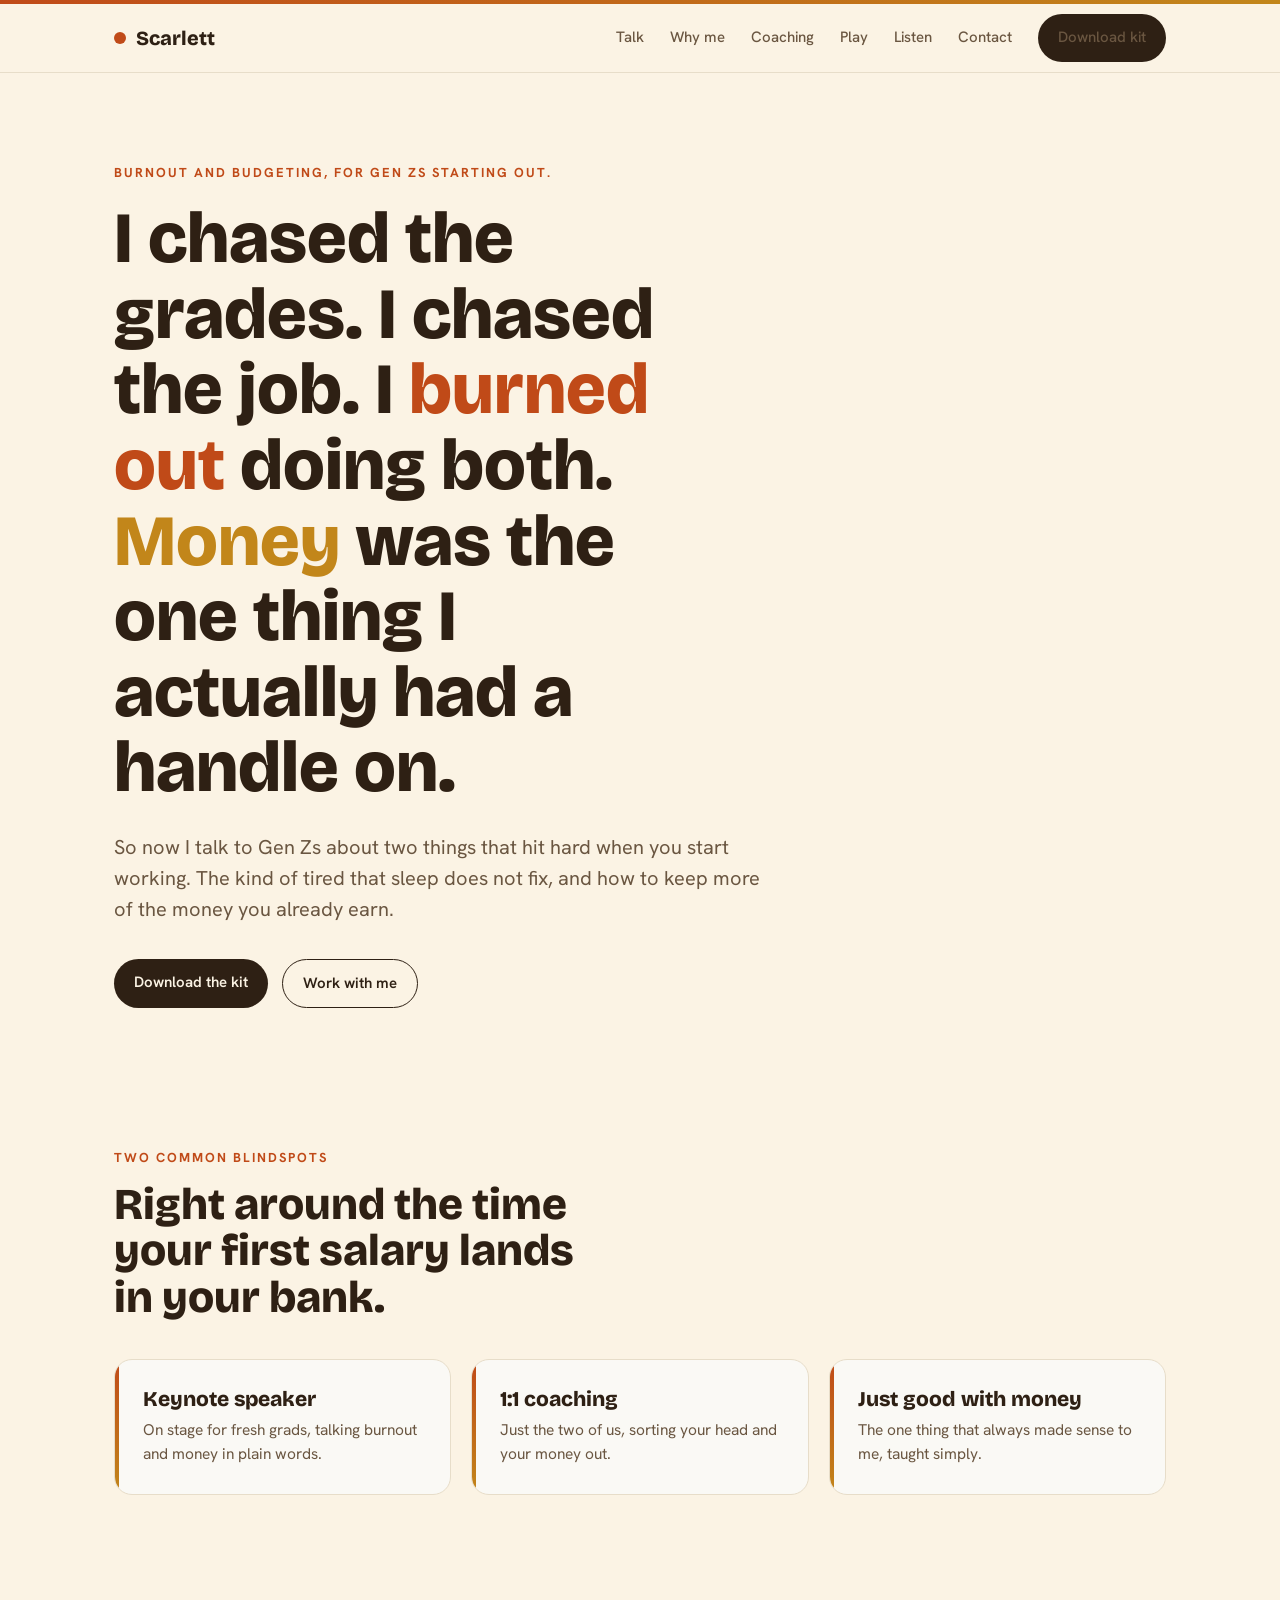
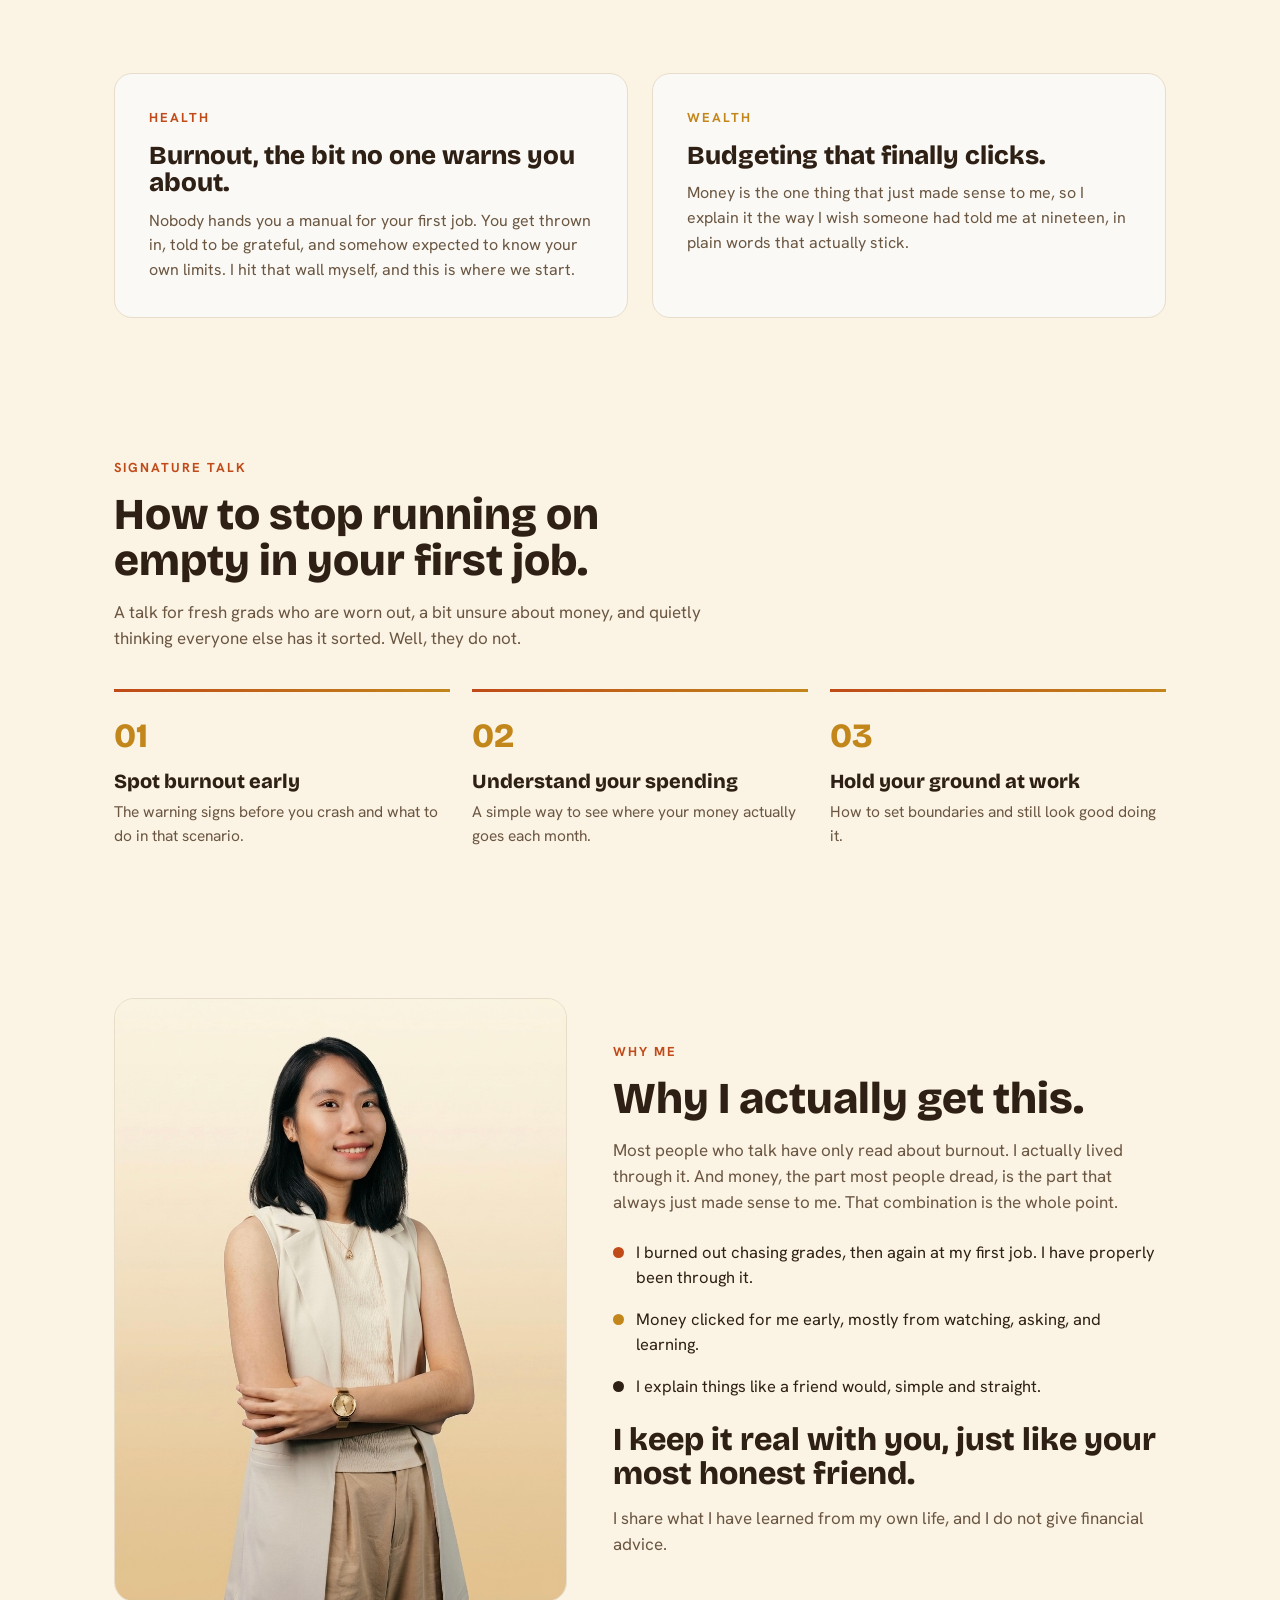
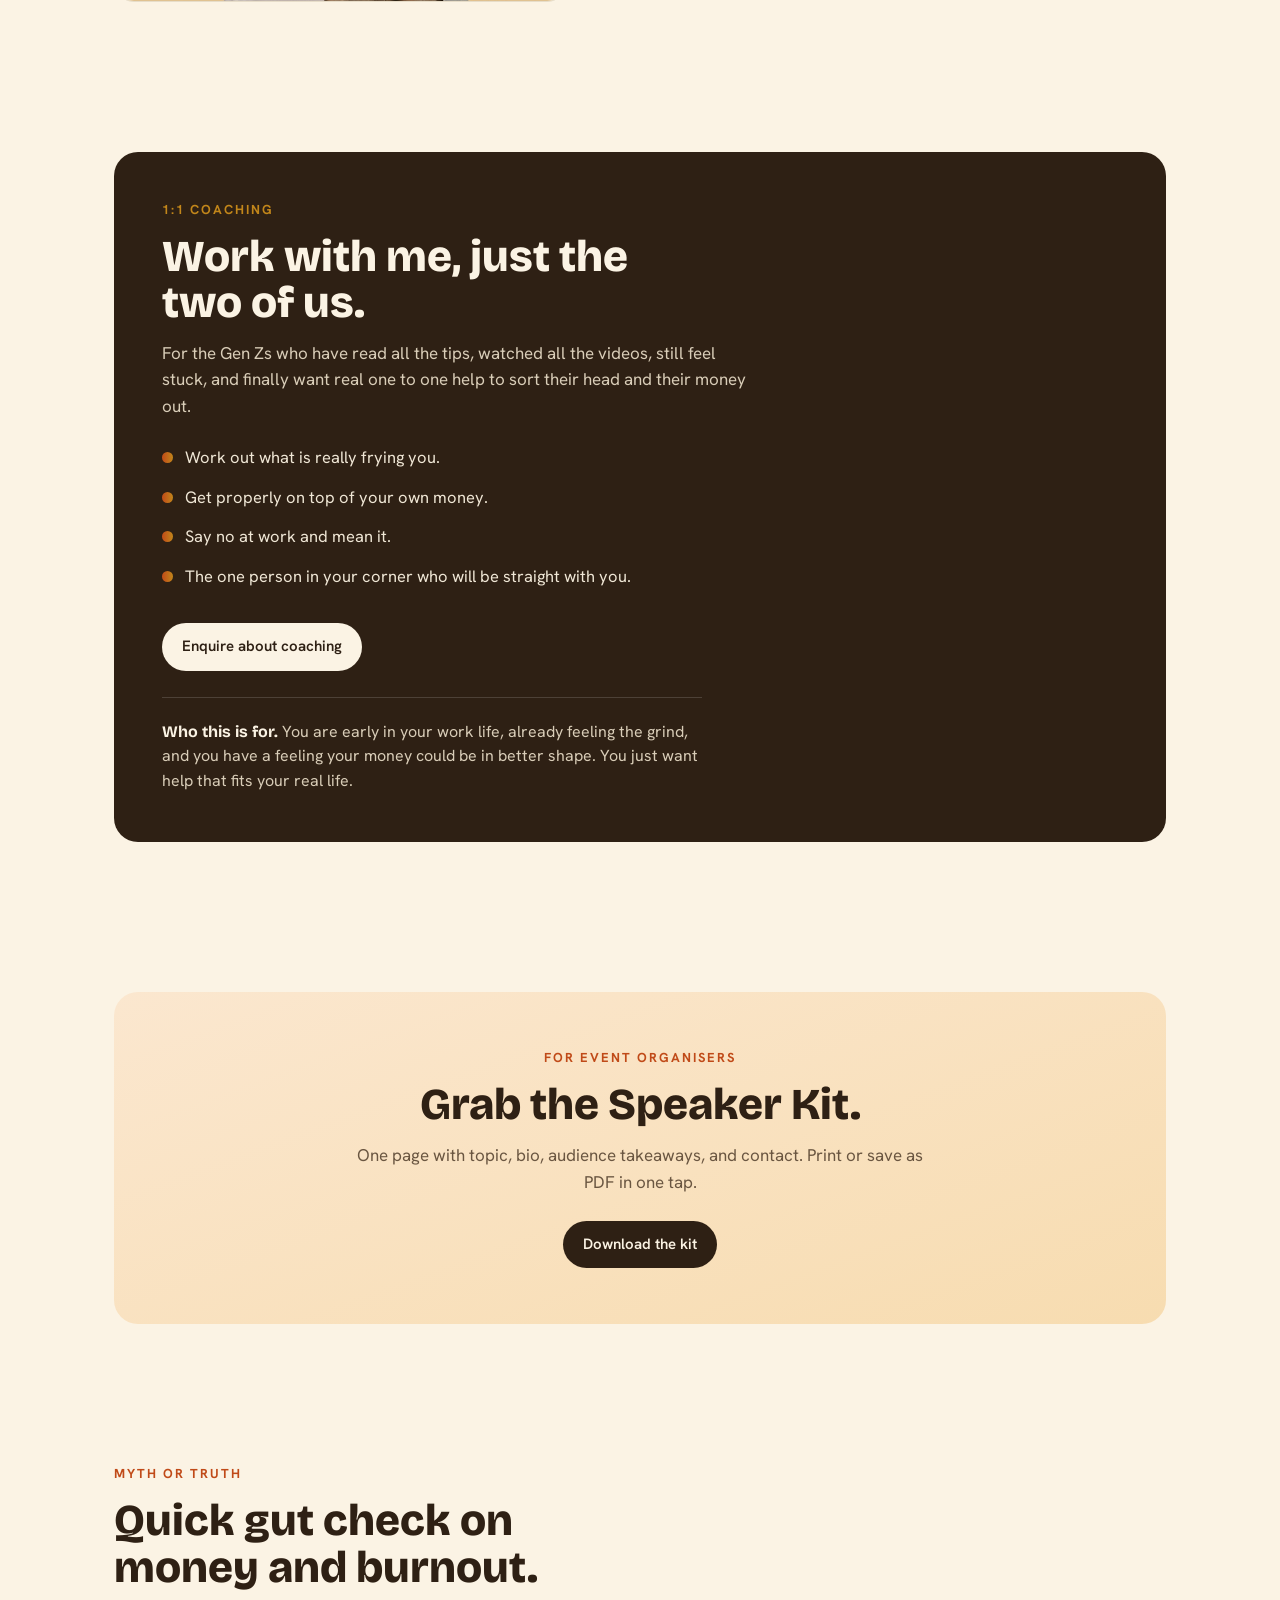
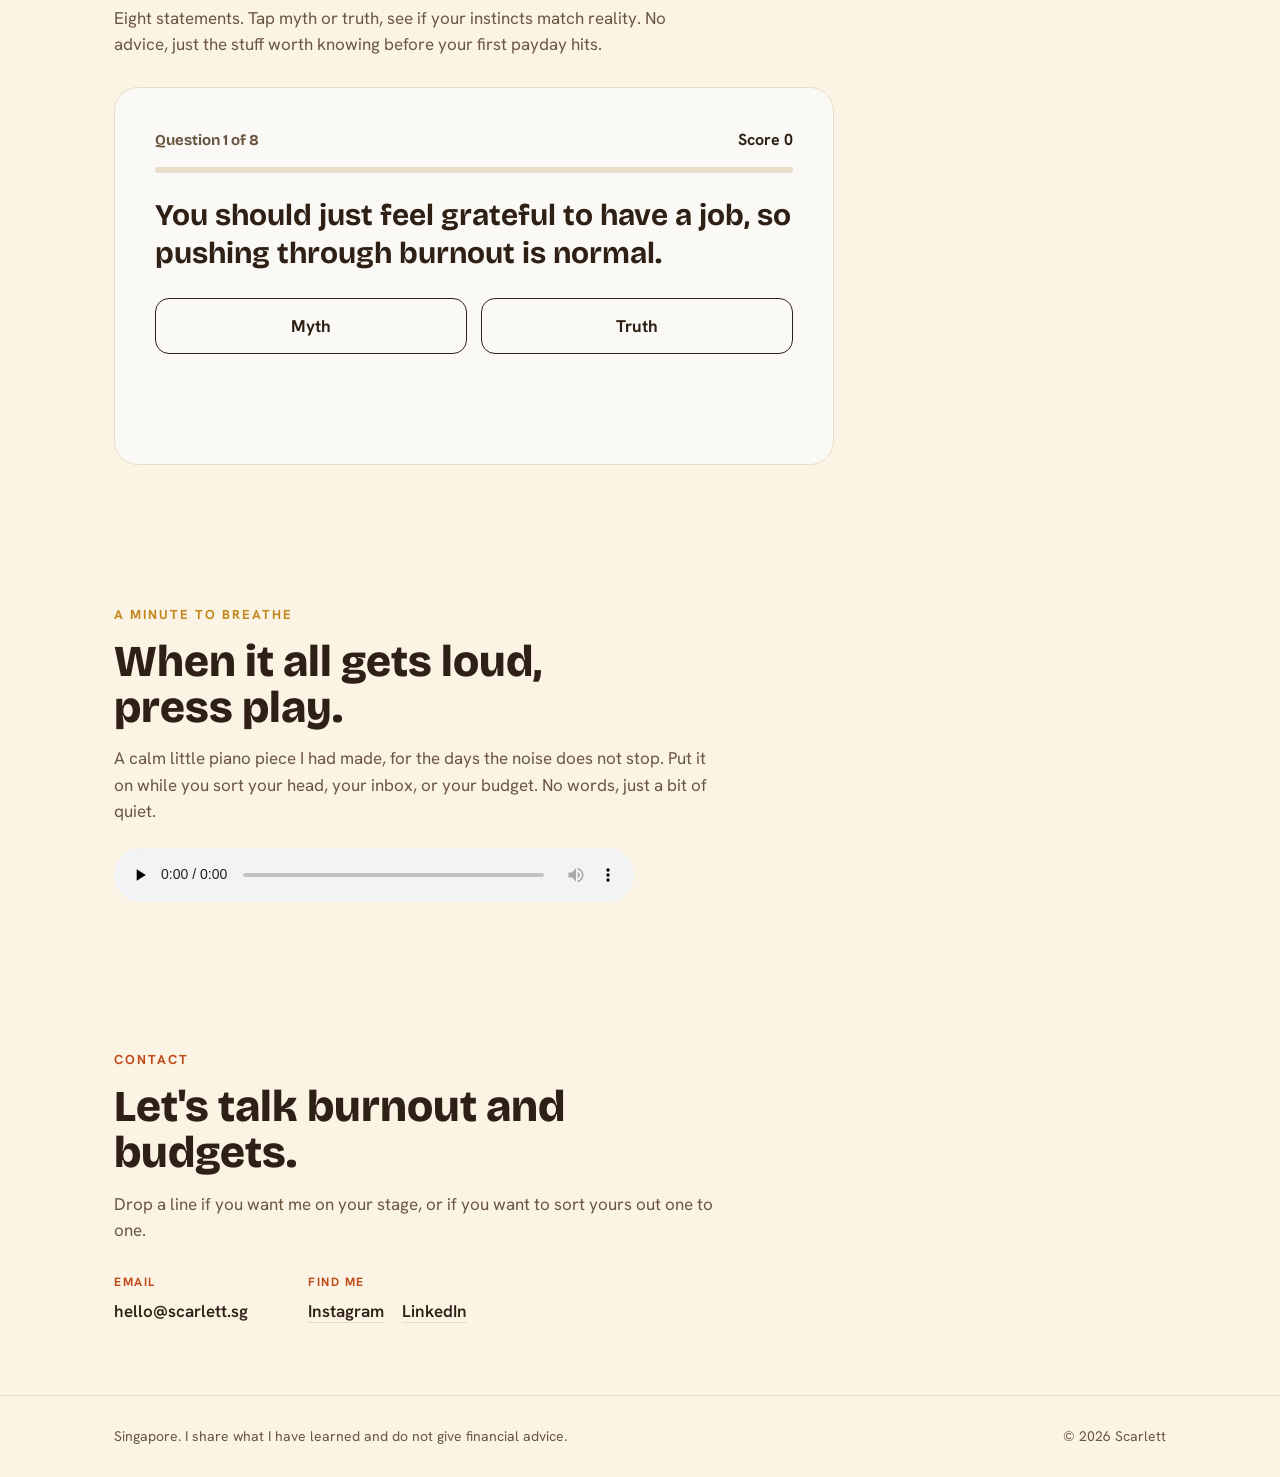
==== commit 7769bff1: "Rename index 3.html to index.html" ====
--- a/index.html
+++ b/index.html
@@ -1,72 +1,466 @@
 <!DOCTYPE html>
 <html lang="en">
 <head>
-<title>Scarlett, burnout and budgeting for Gen Z in Singapore</title>
 <meta charset="UTF-8">
 <meta name="viewport" content="width=device-width, initial-scale=1.0">
+<title>Scarlett, burnout and budgeting for Gen Z in Singapore</title>
 <link rel="preconnect" href="https://fonts.googleapis.com">
 <link rel="preconnect" href="https://fonts.gstatic.com" crossorigin>
-<link href="https://fonts.googleapis.com/css2?family=Bricolage+Grotesque:opsz,wght@12..96,600;12..96,700;12..96,800&family=Hanken+Grotesk:wght@400;500;600;700&family=Fraunces:ital,opsz,wght@1,9..144,500;1,9..144,600&display=swap" rel="stylesheet">
-<link rel="stylesheet" href="style.css">
+<link href="https://fonts.googleapis.com/css2?family=Bricolage+Grotesque:opsz,wght@12..96,600;12..96,700;12..96,800&family=Hanken+Grotesk:wght@400;500;600;700&display=swap" rel="stylesheet">
+<style>
+  :root{
+    --cream:#fbf3e4;
+    --cream-2:#faf9f5;
+    --ink:#2e2014;
+    --muted:#6a5641;
+    --line:#e7ddc9;
+    --orange:#c04a18;
+    --gold:#c2861a;
+  }
+  *{box-sizing:border-box;margin:0;padding:0}
+  html{scroll-behavior:smooth}
+  body{
+    font-family:"Hanken Grotesk",ui-sans-serif,system-ui,sans-serif;
+    background:var(--cream);
+    color:var(--ink);
+    line-height:1.55;
+    -webkit-font-smoothing:antialiased;
+  }
+  h1,h2,h3,.display{font-family:"Bricolage Grotesque",ui-sans-serif,system-ui,sans-serif;font-weight:800;line-height:1.05}
+  .wrap{max-width:1100px;margin:0 auto;padding:0 24px}
+  .seam{height:4px;background:linear-gradient(90deg,var(--orange),var(--gold))}
+
+  /* nav */
+  header{position:sticky;top:0;z-index:50;background:rgba(251,243,228,.9);backdrop-filter:blur(8px);border-bottom:1px solid var(--line)}
+  nav{display:flex;align-items:center;justify-content:space-between;height:68px}
+  .brand{display:flex;align-items:center;gap:10px;font-family:"Bricolage Grotesque";font-weight:800;font-size:20px}
+  .dot{width:12px;height:12px;border-radius:50%;background:var(--orange)}
+  .navlinks{display:flex;align-items:center;gap:26px}
+  .navlinks a{color:var(--muted);text-decoration:none;font-size:15px;font-weight:500}
+  .navlinks a:hover{color:var(--ink)}
+  .btn{display:inline-block;background:var(--ink);color:var(--cream);text-decoration:none;font-weight:600;padding:12px 20px;border-radius:999px;font-size:15px;transition:transform .05s,opacity .2s;border:none;cursor:pointer}
+  .btn:hover{opacity:.9}
+  .btn:active{transform:translateY(1px)}
+  .btn.ghost{background:transparent;color:var(--ink);border:1.5px solid var(--ink)}
+  @media(max-width:760px){.navlinks .link{display:none}}
+
+  /* hero */
+  .hero{padding:90px 0 70px}
+  .eyebrow{color:var(--orange);font-weight:700;font-size:13px;letter-spacing:2px;text-transform:uppercase;margin-bottom:18px}
+  h1{font-size:clamp(40px,8vw,72px);max-width:14ch}
+  h1 .o{color:var(--orange)}
+  h1 .g{color:var(--gold)}
+  .hero p{font-size:clamp(17px,2.2vw,20px);color:var(--muted);max-width:60ch;margin-top:26px}
+  .hero .cta{margin-top:34px;display:flex;gap:14px;flex-wrap:wrap}
+
+  section{padding:70px 0}
+  .label{color:var(--orange);font-weight:700;font-size:13px;letter-spacing:2px;text-transform:uppercase;margin-bottom:14px}
+  .label.gold{color:var(--gold)}
+  h2{font-size:clamp(28px,4.5vw,44px);max-width:18ch}
+  .sub{color:var(--muted);font-size:17px;margin-top:14px;max-width:60ch}
+
+  /* work cards */
+  .cards{display:grid;grid-template-columns:repeat(3,1fr);gap:20px;margin-top:38px}
+  .card{background:var(--cream-2);border:1px solid var(--line);border-radius:18px;padding:28px;position:relative;overflow:hidden}
+  .card::before{content:"";position:absolute;left:0;top:0;height:100%;width:4px;background:linear-gradient(180deg,var(--orange),var(--gold))}
+  .card h3{font-size:21px;margin-bottom:8px}
+  .card p{color:var(--muted);font-size:15.5px}
+  @media(max-width:760px){.cards{grid-template-columns:1fr}}
+
+  /* two topic blocks */
+  .duo{display:grid;grid-template-columns:1fr 1fr;gap:24px;margin-top:38px}
+  .topic{background:var(--cream-2);border:1px solid var(--line);border-radius:18px;padding:34px}
+  .topic h3{font-size:26px;margin:10px 0 12px}
+  .topic p{color:var(--muted);font-size:16px}
+  @media(max-width:760px){.duo{grid-template-columns:1fr}}
+
+  /* signature talk steps */
+  .steps{display:grid;grid-template-columns:repeat(3,1fr);gap:22px;margin-top:38px}
+  .step{padding-top:18px;border-top:3px solid;border-image:linear-gradient(90deg,var(--orange),var(--gold)) 1}
+  .step .num{font-family:"Bricolage Grotesque";font-weight:800;font-size:34px;color:var(--gold)}
+  .step h3{font-size:20px;margin:8px 0 8px}
+  .step p{color:var(--muted);font-size:15.5px}
+  @media(max-width:760px){.steps{grid-template-columns:1fr}}
+
+  /* why me split */
+  .split{display:grid;grid-template-columns:0.9fr 1.1fr;gap:46px;align-items:center;margin-top:10px}
+  .portrait{aspect-ratio:3/4;border-radius:20px;background:linear-gradient(160deg,#f7e6cf,#f1d3a3);display:flex;align-items:center;justify-content:center;text-align:center;border:1px solid var(--line);overflow:hidden}
+  .portrait img{width:100%;height:100%;object-fit:cover;display:block}
+  .portrait .ph{color:var(--muted);font-weight:700;letter-spacing:1.5px;font-size:13px;text-transform:uppercase;line-height:1.8}
+  .why h3{font-size:clamp(24px,3.5vw,32px);margin:22px 0 0}
+  .bullets{list-style:none;margin:24px 0}
+  .bullets li{display:flex;gap:12px;align-items:flex-start;margin-bottom:16px;color:var(--ink);font-size:16.5px}
+  .bullets li::before{content:"";flex:0 0 11px;width:11px;height:11px;border-radius:50%;margin-top:7px}
+  .bullets li:nth-child(1)::before{background:var(--orange)}
+  .bullets li:nth-child(2)::before{background:var(--gold)}
+  .bullets li:nth-child(3)::before{background:var(--ink)}
+  @media(max-width:760px){.split{grid-template-columns:1fr;gap:28px}}
+
+  /* coaching */
+  .coach{background:var(--ink);color:var(--cream);border-radius:24px;padding:48px;margin-top:10px}
+  .coach .label{color:var(--gold)}
+  .coach h2{color:var(--cream)}
+  .coach .sub{color:#d9cdb8}
+  .coach .clist{list-style:none;margin:26px 0}
+  .coach .clist li{display:flex;gap:12px;align-items:flex-start;margin-bottom:14px;font-size:16.5px;color:#f0e7d6}
+  .coach .clist li::before{content:"";flex:0 0 11px;width:11px;height:11px;border-radius:50%;background:linear-gradient(90deg,var(--orange),var(--gold));margin-top:7px}
+  .coach .btn{background:var(--cream);color:var(--ink);margin-top:8px}
+  .who{margin-top:26px;padding-top:22px;border-top:1px solid rgba(255,255,255,.15);color:#d9cdb8;font-size:16px;max-width:60ch}
+  .who b{color:var(--cream);font-family:"Bricolage Grotesque"}
+  @media(max-width:620px){.coach{padding:32px 24px}}
+
+  /* speaker kit band */
+  .kit{text-align:center;background:linear-gradient(160deg,#fbe7cf,#f7dcb0);border-radius:24px;padding:56px 28px;margin-top:10px}
+  .kit h2{margin:8px auto 0;max-width:18ch}
+  .kit .sub{margin:14px auto 26px}
+
+  /* contact */
+  .contact h2{max-width:20ch}
+  .cinfo{display:flex;gap:60px;flex-wrap:wrap;margin-top:30px}
+  .cinfo .k{font-size:12px;letter-spacing:1.5px;text-transform:uppercase;color:var(--orange);font-weight:700;margin-bottom:6px}
+  .cinfo a,.cinfo span{color:var(--ink);text-decoration:none;font-size:17px;font-weight:600}
+  .cinfo .row a{margin-right:18px;border-bottom:1.5px solid var(--line)}
+
+  footer{border-top:1px solid var(--line);padding:30px 0;color:var(--muted);font-size:14px;display:flex;justify-content:space-between;flex-wrap:wrap;gap:12px}
+
+  /* game */
+  .game{background:var(--cream-2);border:1px solid var(--line);border-radius:24px;padding:40px;margin-top:30px;max-width:720px}
+  .game .top{display:flex;justify-content:space-between;align-items:baseline;flex-wrap:wrap;gap:10px;margin-bottom:8px}
+  .game .top .q{font-family:"Bricolage Grotesque";font-weight:700;font-size:15px;color:var(--muted)}
+  .game .top .score{font-weight:700;color:var(--ink)}
+  .game .bar{height:6px;background:var(--line);border-radius:999px;overflow:hidden;margin:14px 0 24px}
+  .game .bar span{display:block;height:100%;width:0;background:linear-gradient(90deg,var(--orange),var(--gold));transition:width .4s ease}
+  .statement{font-family:"Bricolage Grotesque";font-weight:700;font-size:clamp(22px,3.4vw,30px);line-height:1.25;min-height:2.2em}
+  .choices{display:flex;gap:14px;margin-top:26px;flex-wrap:wrap}
+  .choices button{flex:1;min-width:130px;font-family:"Hanken Grotesk";font-weight:700;font-size:17px;padding:16px;border-radius:14px;border:1.5px solid var(--ink);background:transparent;color:var(--ink);cursor:pointer;transition:transform .05s,background .15s,color .15s,opacity .15s}
+  .choices button:hover{background:var(--ink);color:var(--cream)}
+  .choices button:active{transform:translateY(1px)}
+  .choices button:disabled{cursor:default;opacity:.55}
+  .choices button.right{background:#1f7a44;border-color:#1f7a44;color:#fff;opacity:1}
+  .choices button.wrong{background:var(--orange);border-color:var(--orange);color:#fff;opacity:1}
+  .feedback{margin-top:20px;font-size:16.5px;color:var(--muted);min-height:3em;line-height:1.5}
+  .feedback b{color:var(--ink);font-family:"Bricolage Grotesque"}
+  .game .next{margin-top:18px;display:inline-block;background:var(--ink);color:var(--cream);border:none;border-radius:999px;padding:13px 24px;font-weight:600;font-size:15px;cursor:pointer}
+  .game .next:hover{opacity:.9}
+  .game .end{text-align:center;padding:14px 0}
+  .game .end h3{font-family:"Bricolage Grotesque";font-size:30px;margin-bottom:8px}
+  .game .end p{color:var(--muted);margin-bottom:20px}
+  @media(max-width:560px){.game{padding:28px 22px}}
+
+  /* fade up on scroll */
+  .reveal{opacity:0;transform:translateY(22px);transition:opacity .7s ease,transform .7s ease}
+  .reveal.in{opacity:1;transform:none}
+  @media(prefers-reduced-motion:reduce){.reveal{opacity:1;transform:none;transition:none}}
+</style>
 </head>
 <body>
 <div class="seam"></div>
-<header><div class="wrap"><nav>
-  <a class="brand" href="index.html"><span class="dot"></span>Scarlett</a>
-  <button class="menu-btn" id="menuBtn" aria-expanded="false" aria-controls="navlinks">Menu</button>
-  <div class="navlinks" id="navlinks">
-    <a href="index.html" aria-current="page">Home</a>
-    <a href="talks.html">Talks</a>
-    <a href="coaching.html">Coaching</a>
-    <a href="play.html">Play</a>
-    <a href="contact.html">Contact</a>
-    <a class="btn" href="talks.html#kit">Speaker kit</a>
+<header>
+  <div class="wrap">
+    <nav>
+      <div class="brand"><span class="dot"></span>Scarlett</div>
+      <div class="navlinks">
+        <a class="link" href="#talk">Talk</a>
+        <a class="link" href="#why">Why me</a>
+        <a class="link" href="#coaching">Coaching</a>
+        <a class="link" href="#play">Play</a>
+        <a class="link" href="#listen">Listen</a>
+        <a class="link" href="#contact">Contact</a>
+        <a class="btn" href="#kit">Download kit</a>
+      </div>
+    </nav>
   </div>
-</nav></div></header>
+</header>
+
 <main>
-<section class="hero"><div class="wrap reveal">
-  <div class="eyebrow">Burnout and budgeting, for Gen Zs starting out</div>
-  <h1>I chased the grades. I chased the job. I <span class="o">burned out</span> doing both. <span class="g">Money</span> was the one thing I actually had a handle on.</h1>
-  <p>So now I talk to Gen Zs about two things that hit hard when you start working. The kind of tired that sleep does not fix, and how to keep more of the money you already earn.</p>
-  <div class="cta"><a class="btn" href="talks.html">See the talk</a><a class="btn ghost" href="coaching.html">Work with me</a></div>
-</div></section>
-
-<section><div class="wrap">
-  <div class="reveal"><div class="label">Two common blindspots</div>
-  <h2>Right around the time your first salary lands in your bank.</h2></div>
-  <div class="cards">
-    <div class="card reveal"><h3>Keynote speaker</h3><p>On stage for fresh grads, talking burnout and money in plain words.</p><a href="talks.html">The signature talk &rarr;</a></div>
-    <div class="card reveal"><h3>1:1 coaching</h3><p>Just the two of us, sorting your head and your money out.</p><a href="coaching.html">How coaching works &rarr;</a></div>
-    <div class="card reveal"><h3>Test your instincts</h3><p>Eight myth or truth statements on money and burnout. See how you score.</p><a href="play.html">Play the quiz &rarr;</a></div>
+  <!-- HERO -->
+  <section class="hero">
+    <div class="wrap reveal">
+      <div class="eyebrow">Burnout and Budgeting, for Gen Zs starting out.</div>
+      <h1>I chased the grades. I chased the job. I <span class="o">burned out</span> doing both. <span class="g">Money</span> was the one thing I actually had a handle on.</h1>
+      <p>So now I talk to Gen Zs about two things that hit hard when you start working. The kind of tired that sleep does not fix, and how to keep more of the money you already earn.</p>
+      <div class="cta">
+        <a class="btn" href="#kit">Download the kit</a>
+        <a class="btn ghost" href="#coaching">Work with me</a>
+      </div>
+    </div>
+  </section>
+
+  <!-- WORK WITH ME -->
+  <section id="talk">
+    <div class="wrap">
+      <div class="reveal">
+        <div class="label">Two common blindspots</div>
+        <h2>Right around the time your first salary lands in your bank.</h2>
+      </div>
+      <div class="cards">
+        <div class="card reveal"><h3>Keynote speaker</h3><p>On stage for fresh grads, talking burnout and money in plain words.</p></div>
+        <div class="card reveal"><h3>1:1 coaching</h3><p>Just the two of us, sorting your head and your money out.</p></div>
+        <div class="card reveal"><h3>Just good with money</h3><p>The one thing that always made sense to me, taught simply.</p></div>
+      </div>
+    </div>
+  </section>
+
+  <!-- HEALTH / WEALTH -->
+  <section>
+    <div class="wrap">
+      <div class="duo">
+        <div class="topic reveal">
+          <div class="label">Health</div>
+          <h3>Burnout, the bit no one warns you about.</h3>
+          <p>Nobody hands you a manual for your first job. You get thrown in, told to be grateful, and somehow expected to know your own limits. I hit that wall myself, and this is where we start.</p>
+        </div>
+        <div class="topic reveal">
+          <div class="label gold">Wealth</div>
+          <h3>Budgeting that finally clicks.</h3>
+          <p>Money is the one thing that just made sense to me, so I explain it the way I wish someone had told me at nineteen, in plain words that actually stick.</p>
+        </div>
+      </div>
+    </div>
+  </section>
+
+  <!-- SIGNATURE TALK -->
+  <section>
+    <div class="wrap">
+      <div class="reveal">
+        <div class="label">Signature talk</div>
+        <h2>How to stop running on empty in your first job.</h2>
+        <p class="sub">A talk for fresh grads who are worn out, a bit unsure about money, and quietly thinking everyone else has it sorted. Well, they do not.</p>
+      </div>
+      <div class="steps">
+        <div class="step reveal"><div class="num">01</div><h3>Spot burnout early</h3><p>The warning signs before you crash and what to do in that scenario.</p></div>
+        <div class="step reveal"><div class="num">02</div><h3>Understand your spending</h3><p>A simple way to see where your money actually goes each month.</p></div>
+        <div class="step reveal"><div class="num">03</div><h3>Hold your ground at work</h3><p>How to set boundaries and still look good doing it.</p></div>
+      </div>
+    </div>
+  </section>
+
+  <!-- WHY ME -->
+  <section id="why">
+    <div class="wrap">
+      <div class="split">
+        <div class="portrait reveal">
+          <img src="IMG_0988.jpeg" alt="Scarlett" onerror="if(!this.dataset.fb){this.dataset.fb=1;this.src='Scanita photo.jpg';}else{this.style.display='none';this.nextElementSibling.style.display='block';}">
+          <div class="ph" style="display:none">Portrait placeholder<br>replace with your photo</div>
+        </div>
+        <div class="why reveal">
+          <div class="label">Why me</div>
+          <h2>Why I actually get this.</h2>
+          <p class="sub">Most people who talk have only read about burnout. I actually lived through it. And money, the part most people dread, is the part that always just made sense to me. That combination is the whole point.</p>
+          <ul class="bullets">
+            <li>I burned out chasing grades, then again at my first job. I have properly been through it.</li>
+            <li>Money clicked for me early, mostly from watching, asking, and learning.</li>
+            <li>I explain things like a friend would, simple and straight.</li>
+          </ul>
+          <h3>I keep it real with you, just like your most honest friend.</h3>
+          <p class="sub">I share what I have learned from my own life, and I do not give financial advice.</p>
+        </div>
+      </div>
+    </div>
+  </section>
+
+  <!-- COACHING -->
+  <section id="coaching">
+    <div class="wrap">
+      <div class="coach reveal">
+        <div class="label">1:1 coaching</div>
+        <h2>Work with me, just the two of us.</h2>
+        <p class="sub">For the Gen Zs who have read all the tips, watched all the videos, still feel stuck, and finally want real one to one help to sort their head and their money out.</p>
+        <ul class="clist">
+          <li>Work out what is really frying you.</li>
+          <li>Get properly on top of your own money.</li>
+          <li>Say no at work and mean it.</li>
+          <li>The one person in your corner who will be straight with you.</li>
+        </ul>
+        <a class="btn" href="#contact">Enquire about coaching</a>
+        <div class="who"><b>Who this is for.</b> You are early in your work life, already feeling the grind, and you have a feeling your money could be in better shape. You just want help that fits your real life.</div>
+      </div>
+    </div>
+  </section>
+
+  <!-- SPEAKER KIT -->
+  <section id="kit">
+    <div class="wrap">
+      <div class="kit reveal">
+        <div class="label">For event organisers</div>
+        <h2>Grab the Speaker Kit.</h2>
+        <p class="sub">One page with topic, bio, audience takeaways, and contact. Print or save as PDF in one tap.</p>
+        <a class="btn" href="#contact">Download the kit</a>
+      </div>
+    </div>
+  </section>
+
+  <!-- PLAY: Myth or Truth -->
+  <section id="play">
+    <div class="wrap">
+      <div class="reveal">
+        <div class="label">Myth or truth</div>
+        <h2>Quick gut check on money and burnout.</h2>
+        <p class="sub">Eight statements. Tap myth or truth, see if your instincts match reality. No advice, just the stuff worth knowing before your first payday hits.</p>
+      </div>
+      <div class="game reveal" id="game">
+        <div class="top">
+          <span class="q" id="qcount">Question 1 of 8</span>
+          <span class="score">Score <b id="score">0</b></span>
+        </div>
+        <div class="bar"><span id="bar"></span></div>
+        <div id="play-area">
+          <div class="statement" id="statement"></div>
+          <div class="choices">
+            <button id="bMyth" type="button">Myth</button>
+            <button id="bTruth" type="button">Truth</button>
+          </div>
+          <div class="feedback" id="feedback"></div>
+          <button class="next" id="nextBtn" type="button" style="display:none">Next</button>
+        </div>
+        <div class="end" id="end" style="display:none">
+          <h3 id="endTitle"></h3>
+          <p id="endMsg"></p>
+          <button class="next" id="restartBtn" type="button">Play again</button>
+        </div>
+      </div>
+    </div>
+  </section>
+
+
+  <!-- LISTEN -->
+  <section id="listen">
+    <div class="wrap reveal">
+      <div class="label gold">A minute to breathe</div>
+      <h2>When it all gets loud, press play.</h2>
+      <p class="sub">A calm little piano piece I had made, for the days the noise does not stop. Put it on while you sort your head, your inbox, or your budget. No words, just a bit of quiet.</p>
+      <audio controls preload="none" style="width:100%;max-width:520px;margin-top:24px">
+        <source src="clear-morning.mp3" type="audio/mpeg">
+        Your browser does not support the audio player.
+      </audio>
+    </div>
+  </section>
+
+  <!-- CONTACT -->
+  <section id="contact" class="contact">
+    <div class="wrap reveal">
+      <div class="label">Contact</div>
+      <h2>Let's talk burnout and budgets.</h2>
+      <p class="sub">Drop a line if you want me on your stage, or if you want to sort yours out one to one.</p>
+      <div class="cinfo">
+        <div>
+          <div class="k">Email</div>
+          <a href="mailto:hello@scarlett.sg">hello@scarlett.sg</a>
+        </div>
+        <div>
+          <div class="k">Find me</div>
+          <div class="row"><a href="https://instagram.com/" target="_blank" rel="noopener">Instagram</a><a href="https://linkedin.com/" target="_blank" rel="noopener">LinkedIn</a></div>
+        </div>
+      </div>
+    </div>
+  </section>
+</main>
+
+<footer>
+  <div class="wrap" style="display:flex;justify-content:space-between;width:100%;flex-wrap:wrap;gap:10px">
+    <span>Singapore. I share what I have learned and do not give financial advice.</span>
+    <span>© <span id="year"></span> Scarlett</span>
   </div>
-</div></section>
-
-<section><div class="wrap"><div class="duo">
-  <div class="topic reveal"><div class="label">Health</div><h3>Burnout, the bit no one warns you about.</h3><p>Nobody hands you a manual for your first job. You get thrown in, told to be grateful, and somehow expected to know your own limits. I hit that wall myself, and this is where we start.</p></div>
-  <div class="topic reveal"><div class="label gold">Wealth</div><h3>Budgeting that finally clicks.</h3><p>Money is the one thing that just made sense to me, so I explain it the way I wish someone had told me at nineteen, in plain words that actually stick.</p></div>
-</div></div></section>
-
-<section><div class="wrap"><div class="split">
-  <div class="portrait reveal"><img src="IMG_0988.jpeg" alt="Scarlett" onerror="if(!this.dataset.fb){this.dataset.fb=1;this.src='Scanita photo.jpg';}else{this.style.display='none';}"></div>
-  <div class="reveal">
-    <div class="label">Why me</div>
-    <h2>Why I actually get this.</h2>
-    <p class="sub">Most people who talk have only read about burnout. I actually lived through it. And money, the part most people dread, is the part that always just made sense to me. That combination is the whole point.</p>
-    <ul class="bullets">
-      <li>I burned out chasing grades, then again at my first job. I have properly been through it.</li>
-      <li>Money clicked for me early, mostly from watching, asking, and learning.</li>
-      <li>I explain things like a friend would, simple and straight.</li>
-    </ul>
-    <p class="sub">I keep it real with you, just like your most honest friend. I share what I have learned from my own life, and I do not give financial advice.</p>
-    <div class="cta"><a class="btn" href="contact.html">Get in touch</a></div>
-  </div>
-</div></div></section>
-</main>
-<footer><div class="wrap">
-  <span>Singapore. I share what I have learned and do not give financial advice.</span>
-  <span>&copy; <span id="year"></span> Scarlett</span>
-</div></footer>
-<script src="main.js"></script>
-
+</footer>
+
+<script>
+  document.getElementById('year').textContent = new Date().getFullYear();
+  // fade-up on scroll
+  var io = new IntersectionObserver(function(entries){
+    entries.forEach(function(e){ if(e.isIntersecting){ e.target.classList.add('in'); io.unobserve(e.target); } });
+  }, {threshold:0.12});
+  document.querySelectorAll('.reveal').forEach(function(el){ io.observe(el); });
+
+  // ---- Myth or Truth game ----
+  (function(){
+    var Q = [
+      {t:"You should just feel grateful to have a job, so pushing through burnout is normal.", a:false, e:"Burnout is a warning light, not a badge. Gratitude and protecting your limits are not opposites."},
+      {t:"Paying yourself first, saving a bit the moment you get paid, makes saving far easier.", a:true, e:"Saving before you spend beats relying on whatever is left over, which is usually nothing."},
+      {t:"Budgeting means you can never spend money on fun.", a:false, e:"A budget just tells your money where to go. Fun gets a line too, on purpose."},
+      {t:"Burnout is just being tired, and one good weekend fixes it.", a:false, e:"It runs deeper than tired. Real burnout rarely resets from a single lie-in."},
+      {t:"Small monthly subscriptions can quietly add up to a real leak in your budget.", a:true, e:"Five dollars here and there compounds. The little stuff is where the money hides."},
+      {t:"Checking your bank balance often makes you worse with money.", a:false, e:"Awareness is step one. Avoiding the number is the actual enemy, not facing it."},
+      {t:"Saying no at work will always get you fired.", a:false, e:"Boundaries set clearly and calmly tend to build respect, not pink slips."},
+      {t:"You need a big salary before budgeting is even worth doing.", a:false, e:"Myth. Habits matter more than income size. Small earners who budget often outpace big earners who do not."}
+    ];
+
+    var i=0, score=0, answered=false;
+    var elState=document.getElementById('statement'),
+        elQ=document.getElementById('qcount'),
+        elScore=document.getElementById('score'),
+        elBar=document.getElementById('bar'),
+        elFb=document.getElementById('feedback'),
+        bMyth=document.getElementById('bMyth'),
+        bTruth=document.getElementById('bTruth'),
+        bNext=document.getElementById('nextBtn'),
+        bRestart=document.getElementById('restartBtn'),
+        playArea=document.getElementById('play-area'),
+        endBox=document.getElementById('end'),
+        endTitle=document.getElementById('endTitle'),
+        endMsg=document.getElementById('endMsg');
+
+    if(!elState) return;
+
+    function load(){
+      answered=false;
+      var q=Q[i];
+      elState.textContent=q.t;
+      elQ.textContent="Question "+(i+1)+" of "+Q.length;
+      elBar.style.width=((i)/Q.length*100)+"%";
+      elFb.textContent="";
+      bNext.style.display="none";
+      [bMyth,bTruth].forEach(function(b){ b.disabled=false; b.className=""; });
+    }
+
+    function answer(choice){ // choice: false=myth, true=truth
+      if(answered) return;
+      answered=true;
+      var q=Q[i];
+      var correct = (choice===q.a);
+      if(correct) score++;
+      elScore.textContent=score;
+      bMyth.disabled=true; bTruth.disabled=true;
+      var picked = choice? bTruth : bMyth;
+      var rightBtn = q.a? bTruth : bMyth;
+      rightBtn.className="right";
+      if(!correct) picked.className="wrong";
+      elBar.style.width=((i+1)/Q.length*100)+"%";
+      elFb.innerHTML="<b>"+(correct?"Spot on.":"Not quite.")+"</b> "+q.e;
+      bNext.textContent = (i===Q.length-1)? "See result" : "Next";
+      bNext.style.display="inline-block";
+    }
+
+    function next(){
+      if(i<Q.length-1){ i++; load(); }
+      else { finish(); }
+    }
+
+    function finish(){
+      playArea.style.display="none";
+      endBox.style.display="block";
+      var msg;
+      if(score===Q.length) msg="Flawless. Your instincts are sorted.";
+      else if(score>=6) msg="Strong. You see through most of the noise.";
+      else if(score>=4) msg="Decent start. A few myths still got you.";
+      else msg="Plenty to unlearn, and that is the whole point.";
+      endTitle.textContent="You scored "+score+" / "+Q.length;
+      endMsg.textContent=msg;
+    }
+
+    function restart(){
+      i=0; score=0; answered=false;
+      elScore.textContent=0;
+      endBox.style.display="none";
+      playArea.style.display="block";
+      load();
+    }
+
+    bMyth.addEventListener('click', function(){ answer(false); });
+    bTruth.addEventListener('click', function(){ answer(true); });
+    bNext.addEventListener('click', next);
+    bRestart.addEventListener('click', restart);
+    load();
+  })();
+</script>
 </body>
-</html>+</html>
